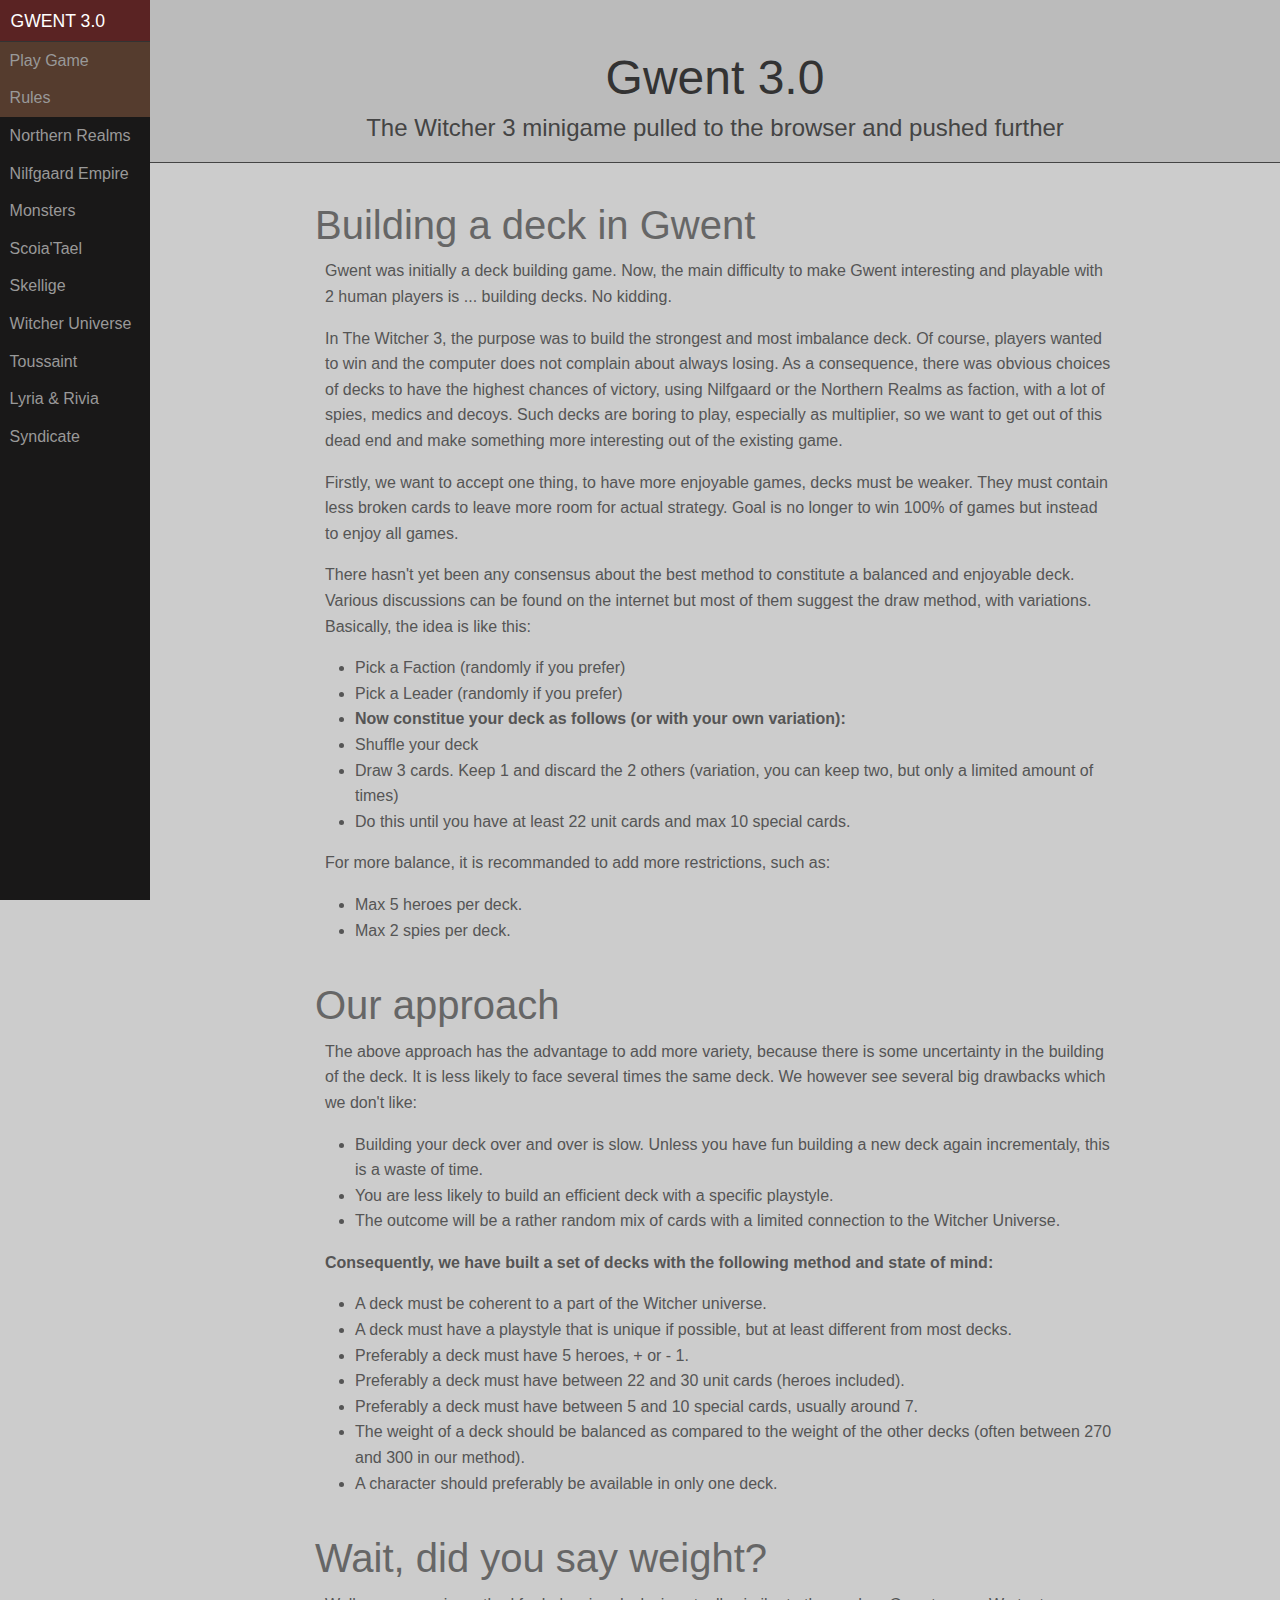
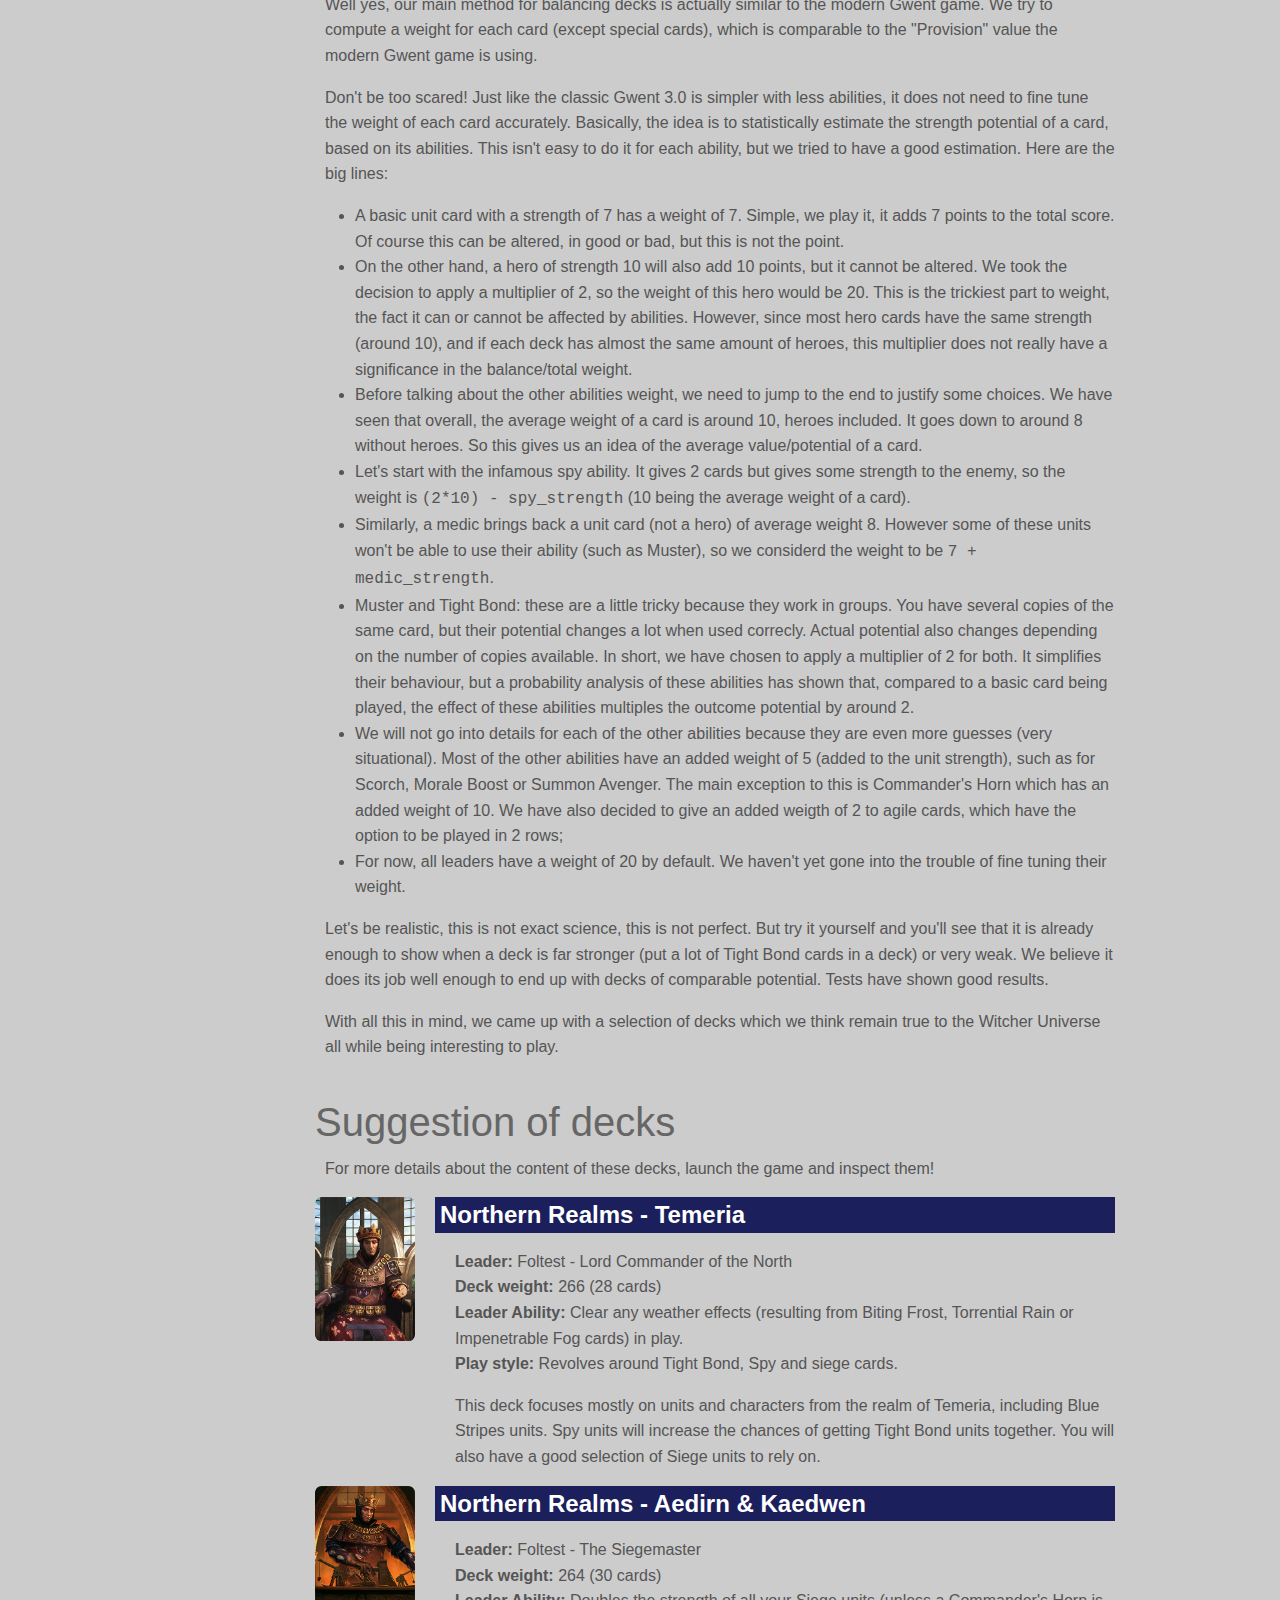
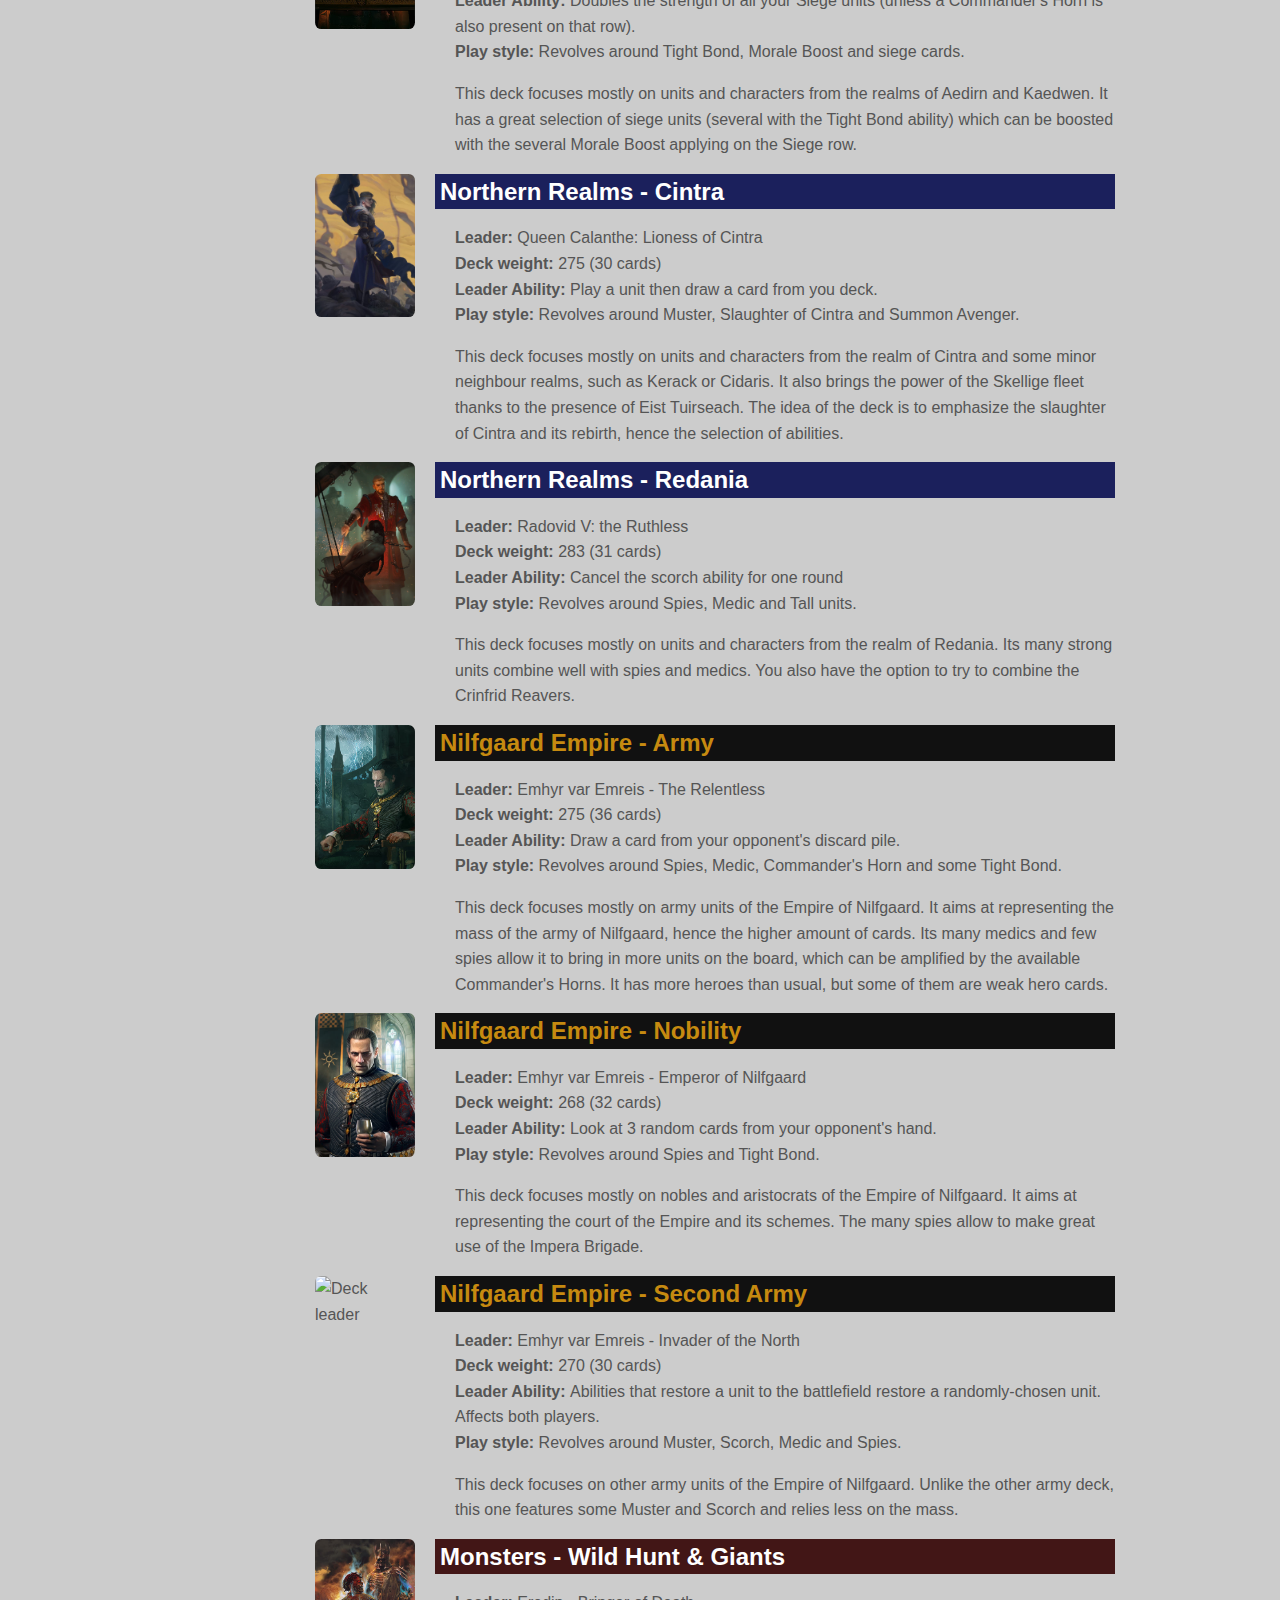
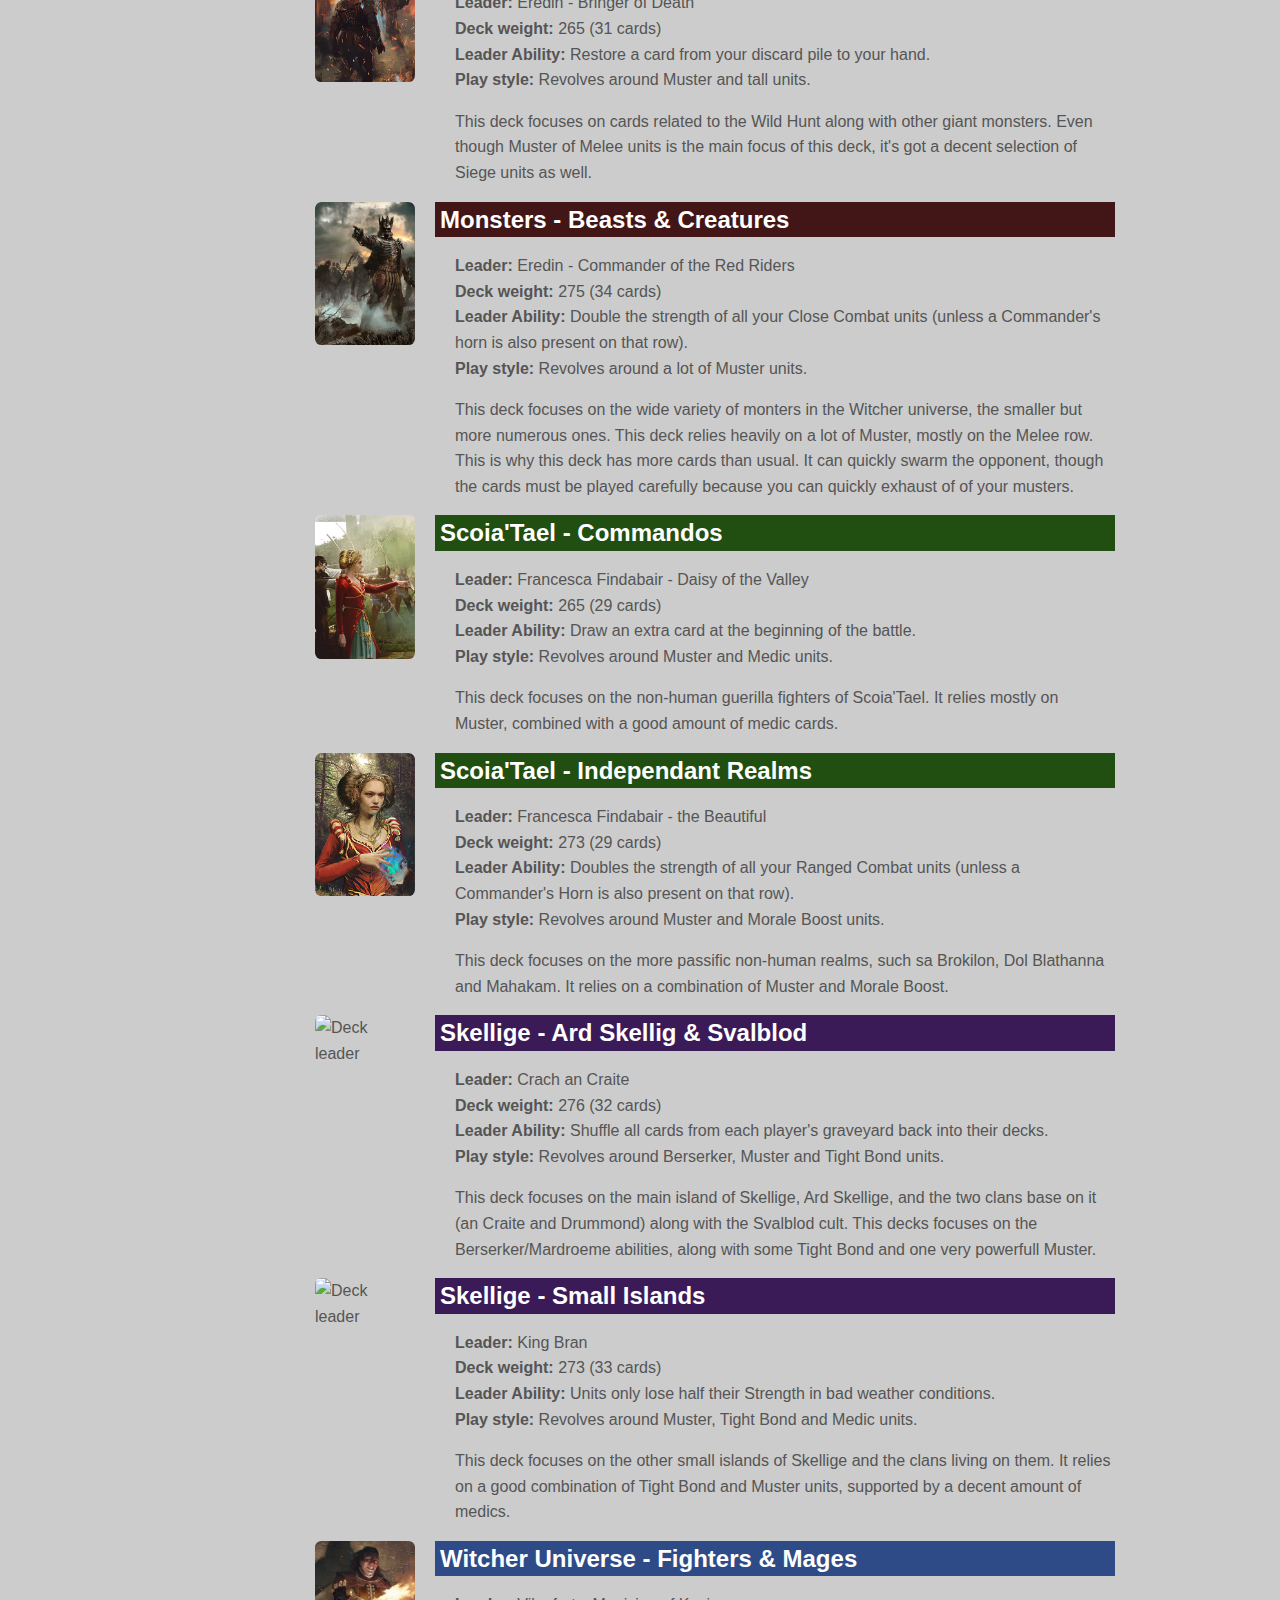
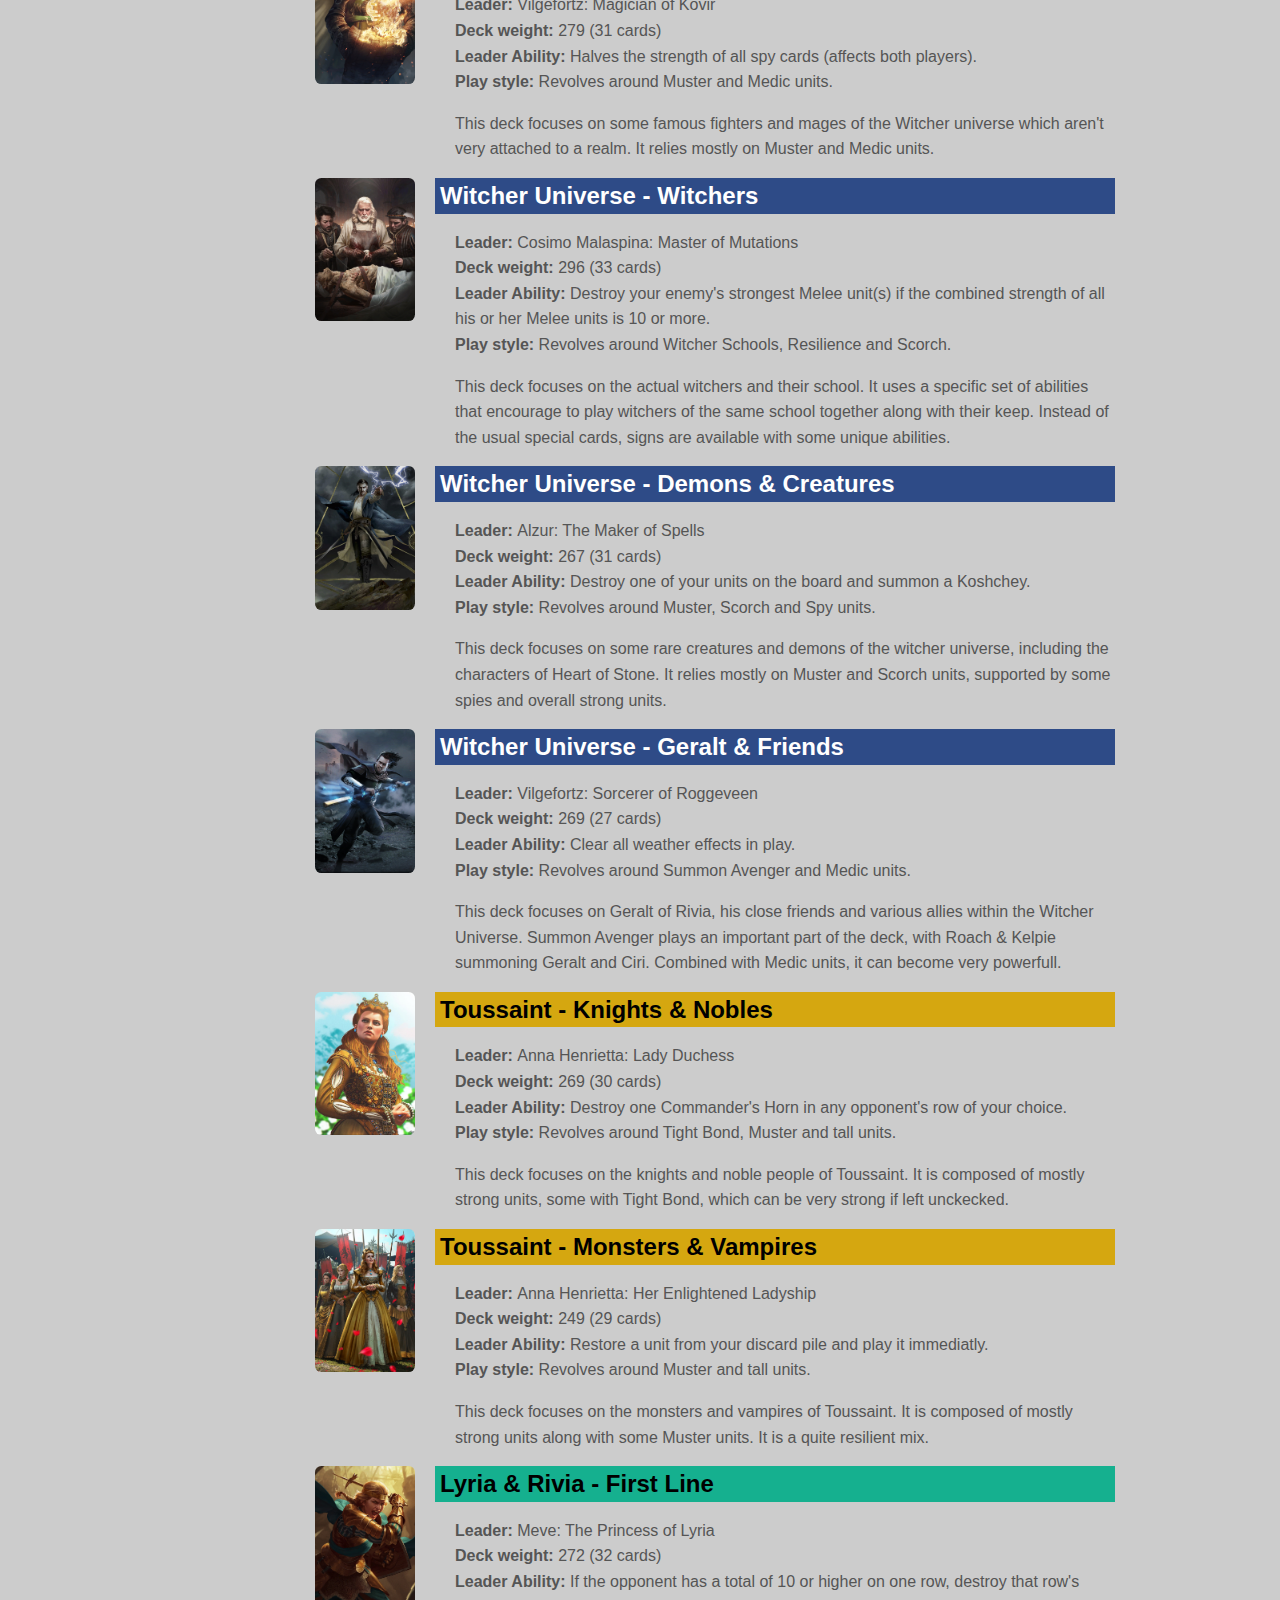
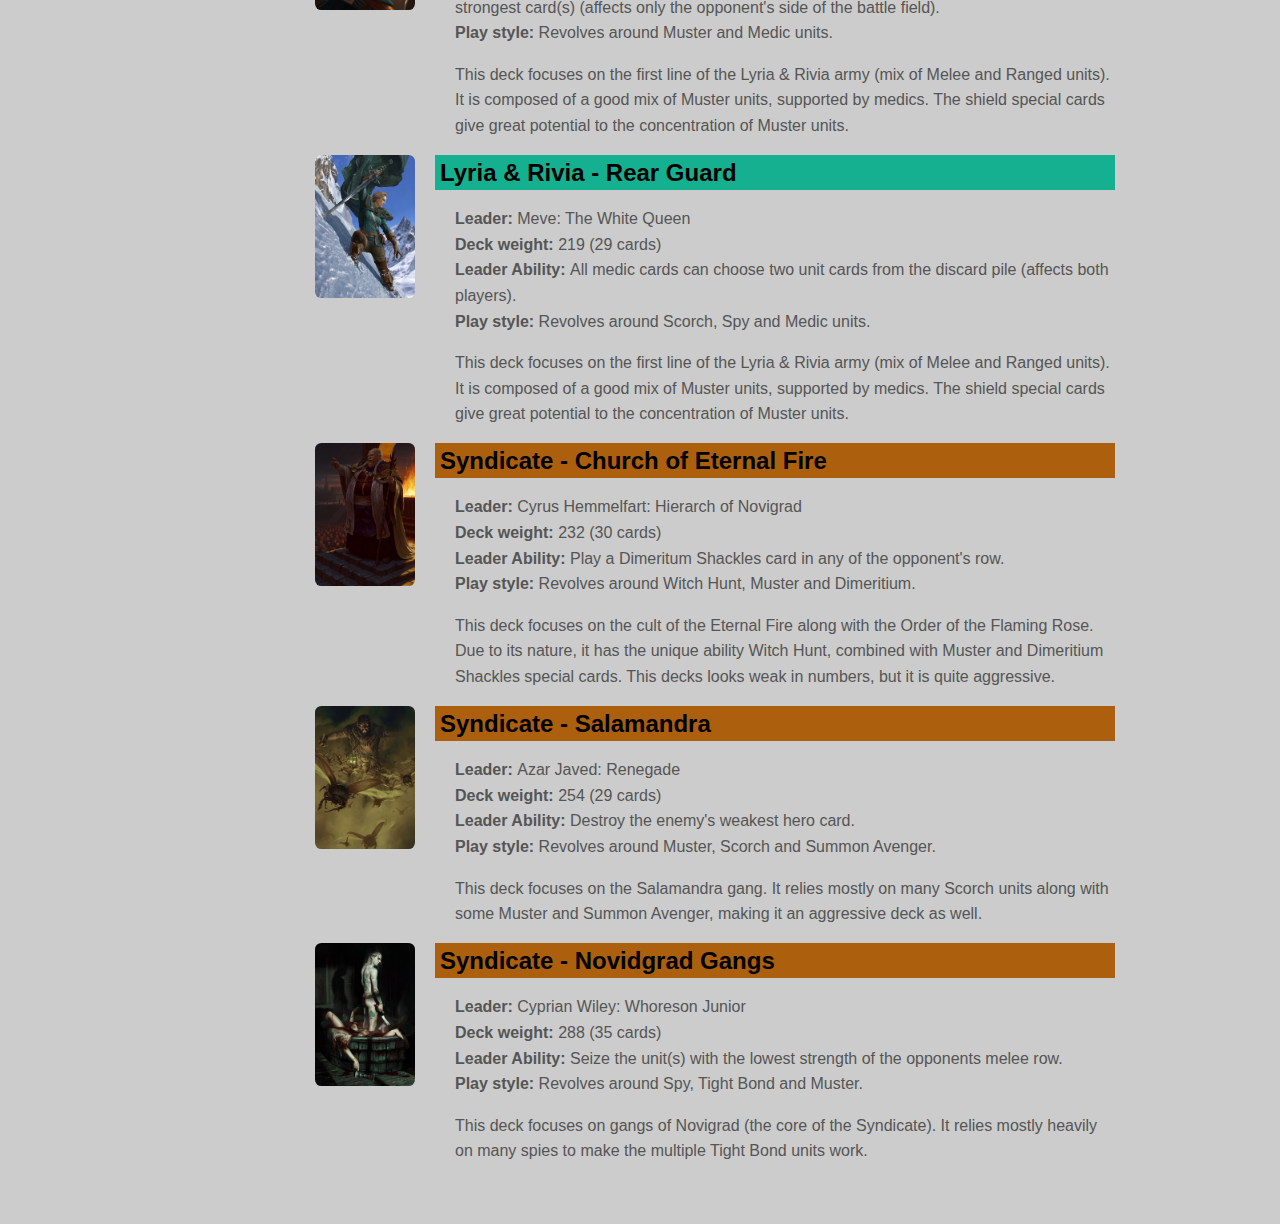
==== decks.html @ 95a03687 "Added new cards and a nilfgaardian deck, tweaked several decks" ====
<!doctype html>
<html lang="en-US">
<head>
    <title>Gwent Classic from The Witcher 3: Wild Hunt</title>
    <meta charset="utf-8" />
    <meta name="author" content="Arun Sundaram & Reynolds Costa" />
    <meta name="description" content="Play the original Gwent minigame from The Witcher 3 in your browser! Includes cards from Hearts of Stone and Blood & Wine!" />
    <meta name="keywords" content="arun, sundaram, reynolds, costa, randompianist, programmer, gwent, tw3, witcher, card, game, gamedev, play" />
    <meta name="viewport" content="width=device-width, initial-scale=1.0" />
    <link rel="stylesheet" type="text/css" href="rules.css" />
    <link rel="stylesheet" type="text/css" href="pure.min.css" />

    <script src="rules.js"></script>
    <script src="decks.js"></script>
    <script src="cards.js"></script>
    <script src="abilities.js"></script>
</head>
<body>
    <div id="layout">
        <!-- Menu toggle -->
        <a href="#menu" id="menuLink" class="menu-link">
            <!-- Hamburger icon -->
            <span></span>
        </a>

        <div id="menu">
            <div class="pure-menu">
                <a class="pure-menu-heading" href="">Gwent 3.0</a>

                <ul class="pure-menu-list">
                    <li class="pure-menu-item menu-other-page"><a href="index.html" class="pure-menu-link">Play Game</a></li>
                    <li class="pure-menu-item menu-other-page"><a href="rules.html" class="pure-menu-link">Rules</a></li>
                    <li class="pure-menu-item"><a href="#realms" class="pure-menu-link">Northern Realms</a></li>
                    <li class="pure-menu-item"><a href="#nilfgaard" class="pure-menu-link">Nilfgaard Empire</a></li>
                    <li class="pure-menu-item"><a href="#monsters" class="pure-menu-link">Monsters</a></li>
                    <li class="pure-menu-item"><a href="#scoiatael" class="pure-menu-link">Scoia'Tael</a></li>
                    <li class="pure-menu-item"><a href="#skellige" class="pure-menu-link">Skellige</a></li>
                    <li class="pure-menu-item"><a href="#witcher_universe" class="pure-menu-link">Witcher Universe</a></li>
                    <li class="pure-menu-item"><a href="#toussaint" class="pure-menu-link">Toussaint</a></li>
                    <li class="pure-menu-item"><a href="#lyria_rivia" class="pure-menu-link">Lyria & Rivia</a></li>
                    <li class="pure-menu-item"><a href="#syndicate" class="pure-menu-link">Syndicate</a></li>
                </ul>
            </div>
        </div>

        <div id="main">
            <div class="header">
                <h1>Gwent 3.0</h1>
                <h2>The Witcher 3 minigame pulled to the browser and pushed further</h2>
            </div>


            <div class="content">

                <!-- INTRO -->
                <h2 class="content-subhead" id="setup">Building a deck in Gwent</h2>

                <p>Gwent was initially a deck building game. Now, the main difficulty to make Gwent interesting and playable with 2 human players is ... building decks. No kidding.</p>

                <p>
                    In The Witcher 3, the purpose was to build the strongest and most imbalance deck. Of course, players wanted to win and the computer does not complain about always losing.
                    As a consequence, there was obvious choices of decks to have the highest chances of victory, using Nilfgaard or the Northern Realms as faction, with a lot of spies, medics and decoys.
                    Such decks are boring to play, especially as multiplier, so we want to get out of this dead end and make something more interesting out of the existing game.
                </p>

                <p>
                    Firstly, we want to accept one thing, to have more enjoyable games, decks must be weaker. They must contain less broken cards to leave more room for actual strategy.
                    Goal is no longer to win 100% of games but instead to enjoy all games.
                </p>

                <p>
                    There hasn't yet been any consensus about the best method to constitute a balanced and enjoyable deck. Various discussions can be found on the internet but most of them suggest the draw method, with variations.
                    Basically, the idea is like this:

                    <ul>
                        <li>Pick a Faction (randomly if you prefer)</li>
                        <li>Pick a Leader (randomly if you prefer)</li>
                        <li><b>Now constitue your deck as follows (or with your own variation):</b></li>
                        <li>Shuffle your deck</li>
                        <li>Draw 3 cards. Keep 1 and discard the 2 others (variation, you can keep two, but only a limited amount of times)</li>
                        <li>Do this until you have at least 22 unit cards and max 10 special cards.</li>
                    </ul>
                </p>

                <p>
                    For more balance, it is recommanded to add more restrictions, such as:

                    <ul>
                        <li>Max 5 heroes per deck.</li>
                        <li>Max 2 spies per deck.</li>
                    </ul>
                </p>

                <!-- APPROACH PROPOSAL -->
                <h2 class="content-subhead" id="setup">Our approach</h2>

                <p>
                    The above approach has the advantage to add more variety, because there is some uncertainty in the building of the deck.
                    It is less likely to face several times the same deck.
                    We however see several big drawbacks which we don't like:

                    <ul>
                        <li>Building your deck over and over is slow. Unless you have fun building a new deck again incrementaly, this is a waste of time.</li>
                        <li>You are less likely to build an efficient deck with a specific playstyle.</li>
                        <li>The outcome will be a rather random mix of cards with a limited connection to the Witcher Universe.</li>
                    </ul>
                </p>

                <p>
                    <b>Consequently, we have built a set of decks with the following method and state of mind:</b>

                    <ul>
                        <li>A deck must be coherent to a part of the Witcher universe.</li>
                        <li>A deck must have a playstyle that is unique if possible, but at least different from most decks.</li>
                        <li>Preferably a deck must have 5 heroes, + or - 1.</li>
                        <li>Preferably a deck must have between 22 and 30 unit cards (heroes included).</li>
                        <li>Preferably a deck must have between 5 and 10 special cards, usually around 7.</li>
                        <li>The weight of a deck should be balanced as compared to the weight of the other decks (often between 270 and 300 in our method).</li>
                        <li>A character should preferably be available in only one deck.</li>
                    </ul>
                </p>

                <!-- WEIGHTS -->
                <h2 class="content-subhead" id="setup">Wait, did you say weight?</h2>

                <p>
                    Well yes, our main method for balancing decks is actually similar to the modern Gwent game.
                    We try to compute a weight for each card (except special cards), which is comparable to the "Provision" value the modern Gwent game is using.
                </p>

                <p>
                    Don't be too scared! Just like the classic Gwent 3.0 is simpler with less abilities, it does not need to fine tune the weight of each card accurately.
                    Basically, the idea is to statistically estimate the strength potential of a card, based on its abilities. This isn't easy to do it for each ability, but we tried to have a good estimation.
                    Here are the big lines:

                    <ul>
                        <li>A basic unit card with a strength of 7 has a weight of 7. Simple, we play it, it adds 7 points to the total score. Of course this can be altered, in good or bad, but this is not the point.</li>
                        <li>On the other hand, a hero of strength 10 will also add 10 points, but it cannot be altered. We took the decision to apply a multiplier of 2, so the weight of this hero would be 20. This is the trickiest part to weight, the fact it can or cannot be affected by abilities. However, since most hero cards have the same strength (around 10), and if each deck has almost the same amount of heroes, this multiplier does not really have a significance in the balance/total weight.</li>
                        <li>
                            Before talking about the other abilities weight, we need to jump to the end to justify some choices.
                            We have seen that overall, the average weight of a card is around 10, heroes included. It goes down to around 8 without heroes. So this gives us an idea of the average value/potential of a card.
                        </li>
                        <li>Let's start with the infamous spy ability. It gives 2 cards but gives some strength to the enemy, so the weight is <code> (2*10) - spy_strength</code> (10 being the average weight of a card).</li>
                        <li>Similarly, a medic brings back a unit card (not a hero) of average weight 8. However some of these units won't be able to use their ability (such as Muster), so we considerd the weight to be <code>7 + medic_strength</code>.</li>
                        <li>
                            Muster and Tight Bond: these are a little tricky because they work in groups. You have several copies of the same card, but their potential changes a lot when used correcly.
                            Actual potential also changes depending on the number of copies available.
                            In short, we have chosen to apply a multiplier of 2 for both. It simplifies their behaviour, but a probability analysis of these abilities has shown that, compared to a basic card being played, the effect of these abilities multiples the outcome potential by around 2.
                        </li>
                        <li>
                            We will not go into details for each of the other abilities because they are even more guesses (very situational). Most of the other abilities have an added weight of 5 (added to the unit strength), such as for Scorch, Morale Boost or Summon Avenger.
                            The main exception to this is Commander's Horn which has an added weight of 10. We have also decided to give an added weigth of 2 to agile cards, which have the option to be played in 2 rows;
                        </li>
                        <li>For now, all leaders have a weight of 20 by default. We haven't yet gone into the trouble of fine tuning their weight.</li>
                    </ul>
                </p>

                <p>
                    Let's be realistic, this is not exact science, this is not perfect.
                    But try it yourself and you'll see that it is already enough to show when a deck is far stronger (put a lot of Tight Bond cards in a deck) or very weak.
                    We believe it does its job well enough to end up with decks of comparable potential. Tests have shown good results.
                </p>

                <p>
                    With all this in mind, we came up with a selection of decks which we think remain true to the Witcher Universe all while being interesting to play.
                </p>

                <!-- DECKS -->
                <h2 class="content-subhead" id="decks">Suggestion of decks</h2>

                <p>
                    For more details about the content of these decks, launch the game and inspect them!
                </p>

                <!-- NORTHERN REALMS -->
                <a id="realms" />

                <div class="pure-g">
                    <div class="pure-u-1-8">
                        <img class="pure-img-responsive card-preview" src="img/sm/realms_foltest_lord.jpg" alt="Deck leader">
                    </div>
                    <div class="pure-u-7-8">
                        <div class="deck-list-name faction-realms">Northern Realms - Temeria</div>
                        <div class="deck-list-description">
                            <p>
                                <b>Leader: </b>
                                <script>document.write(card_dict["nr_foltest_lord"].name);</script><br />
                                <b>Deck weight: </b>
                                <script>document.write(calcDeckWeight(premade_deck[0]) + " (" + premade_deck[0].cards.reduce((a, e) => a + e[1], 0) + " cards)");</script><br />
                                <b>Leader Ability: </b>
                                <script>document.write(ability_dict["foltest_lord"].description);</script><br />
                                <b>Play style:</b> Revolves around Tight Bond, Spy and siege cards.
                            </p>
                            <p>
                                This deck focuses mostly on units and characters from the realm of Temeria, including Blue Stripes units.
                                Spy units will increase the chances of getting Tight Bond units together. You will also have a good selection of Siege units to rely on.
                            </p>
                        </div>
                    </div>
                </div>

                <div class="pure-g">
                    <div class="pure-u-1-8">
                        <img class="pure-img-responsive card-preview" src="img/sm/realms_foltest_siegemaster.jpg" alt="Deck leader">
                    </div>
                    <div class="pure-u-7-8">
                        <div class="deck-list-name faction-realms">Northern Realms - Aedirn & Kaedwen</div>
                        <div class="deck-list-description">
                            <p>
                                <b>Leader: </b>
                                <script>document.write(card_dict["nr_foltest_siegemaster"].name);</script><br />
                                <b>Deck weight: </b>
                                <script>document.write(calcDeckWeight(premade_deck[1]) + " (" + premade_deck[1].cards.reduce((a, e) => a + e[1], 0) + " cards)");</script><br />
                                <b>Leader Ability: </b>
                                <script>document.write(ability_dict["foltest_siegemaster"].description);</script><br />
                                <b>Play style:</b> Revolves around Tight Bond, Morale Boost and siege cards.
                            </p>
                            <p>
                                This deck focuses mostly on units and characters from the realms of Aedirn and Kaedwen.
                                It has a great selection of siege units (several with the Tight Bond ability) which can be boosted with the several Morale Boost applying on the Siege row.
                            </p>
                        </div>
                    </div>
                </div>

                <div class="pure-g">
                    <div class="pure-u-1-8">
                        <img class="pure-img-responsive card-preview" src="img/sm/realms_queen_calanthe.jpg" alt="Deck leader">
                    </div>
                    <div class="pure-u-7-8">
                        <div class="deck-list-name faction-realms">Northern Realms - Cintra</div>
                        <div class="deck-list-description">
                            <p>
                                <b>Leader: </b>
                                <script>document.write(card_dict["nr_queen_calanthe"].name);</script><br />
                                <b>Deck weight: </b>
                                <script>document.write(calcDeckWeight(premade_deck[2]) + " (" + premade_deck[2].cards.reduce((a, e) => a + e[1], 0) + " cards)");</script><br />
                                <b>Leader Ability: </b>
                                <script>document.write(ability_dict["queen_calanthe"].description);</script><br />
                                <b>Play style:</b> Revolves around Muster, Slaughter of Cintra and Summon Avenger.
                            </p>
                            <p>
                                This deck focuses mostly on units and characters from the realm of Cintra and some minor neighbour realms, such as Kerack or Cidaris.
                                It also brings the power of the Skellige fleet thanks to the presence of Eist Tuirseach.
                                The idea of the deck is to emphasize the slaughter of Cintra and its rebirth, hence the selection of abilities.
                            </p>
                        </div>
                    </div>
                </div>

                <div class="pure-g">
                    <div class="pure-u-1-8">
                        <img class="pure-img-responsive card-preview" src="img/sm/realms_radovid_ruthless.jpg" alt="Deck leader">
                    </div>
                    <div class="pure-u-7-8">
                        <div class="deck-list-name faction-realms">Northern Realms - Redania</div>
                        <div class="deck-list-description">
                            <p>
                                <b>Leader: </b>
                                <script>document.write(card_dict["nr_radovid_ruthless"].name);</script><br />
                                <b>Deck weight: </b>
                                <script>document.write(calcDeckWeight(premade_deck[3]) + " (" + premade_deck[3].cards.reduce((a, e) => a + e[1], 0) + " cards)");</script><br />
                                <b>Leader Ability: </b>
                                <script>document.write(ability_dict["radovid_ruthless"].description);</script><br />
                                <b>Play style:</b> Revolves around Spies, Medic and Tall units.
                            </p>
                            <p>
                                This deck focuses mostly on units and characters from the realm of Redania.
                                Its many strong units combine well with spies and medics. You also have the option to try to combine the Crinfrid Reavers.
                            </p>
                        </div>
                    </div>
                </div>

                <!-- NILFGAARD -->
                <a id="nilfgaard" />

                <div class="pure-g">
                    <div class="pure-u-1-8">
                        <img class="pure-img-responsive card-preview" src="img/sm/nilfgaard_emhyr_relentless.jpg" alt="Deck leader">
                    </div>
                    <div class="pure-u-7-8">
                        <div class="deck-list-name faction-nilfgaard">Nilfgaard Empire - Army</div>
                        <div class="deck-list-description">
                            <p>
                                <b>Leader: </b>
                                <script>document.write(card_dict["ne_emhyr_relentless"].name);</script><br />
                                <b>Deck weight: </b>
                                <script>document.write(calcDeckWeight(premade_deck[4]) + " (" + premade_deck[4].cards.reduce((a, e) => a + e[1], 0) + " cards)");</script><br />
                                <b>Leader Ability: </b>
                                <script>document.write(ability_dict["emhyr_relentless"].description);</script><br />
                                <b>Play style:</b> Revolves around Spies, Medic, Commander's Horn and some Tight Bond.
                            </p>
                            <p>
                                This deck focuses mostly on army units of the Empire of Nilfgaard.
                                It aims at representing the mass of the army of Nilfgaard, hence the higher amount of cards.
                                Its many medics and few spies allow it to bring in more units on the board, which can be amplified by the available Commander's Horns.
                                It has more heroes than usual, but some of them are weak hero cards.
                            </p>
                        </div>
                    </div>
                </div>

                <div class="pure-g">
                    <div class="pure-u-1-8">
                        <img class="pure-img-responsive card-preview" src="img/sm/nilfgaard_emhyr_emperor.jpg" alt="Deck leader">
                    </div>
                    <div class="pure-u-7-8">
                        <div class="deck-list-name faction-nilfgaard">Nilfgaard Empire - Nobility</div>
                        <div class="deck-list-description">
                            <p>
                                <b>Leader: </b>
                                <script>document.write(card_dict["ne_emhyr_emperor"].name);</script><br />
                                <b>Deck weight: </b>
                                <script>document.write(calcDeckWeight(premade_deck[5]) + " (" + premade_deck[5].cards.reduce((a, e) => a + e[1], 0) + " cards)");</script><br />
                                <b>Leader Ability: </b>
                                <script>document.write(ability_dict["emhyr_emperor"].description);</script><br />
                                <b>Play style:</b> Revolves around Spies and Tight Bond.
                            </p>
                            <p>
                                This deck focuses mostly on nobles and aristocrats of the Empire of Nilfgaard.
                                It aims at representing the court of the Empire and its schemes.
                                The many spies allow to make great use of the Impera Brigade.
                            </p>
                        </div>
                    </div>
                </div>

                <div class="pure-g">
                    <div class="pure-u-1-8">
                        <img class="pure-img-responsive card-preview" src="img/sm/nilfgaard_emhyr_invader_of_the_north.jpg" alt="Deck leader">
                    </div>
                    <div class="pure-u-7-8">
                        <div class="deck-list-name faction-nilfgaard">Nilfgaard Empire - Second Army</div>
                        <div class="deck-list-description">
                            <p>
                                <b>Leader: </b>
                                <script>document.write(card_dict["ne_emhyr_invader_of_the_north"].name);</script><br />
                                <b>Deck weight: </b>
                                <script>document.write(calcDeckWeight(premade_deck[6]) + " (" + premade_deck[6].cards.reduce((a, e) => a + e[1], 0) + " cards)");</script><br />
                                <b>Leader Ability: </b>
                                <script>document.write(ability_dict["emhyr_invader"].description);</script><br />
                                <b>Play style:</b> Revolves around Muster, Scorch, Medic and Spies.
                            </p>
                            <p>
                                This deck focuses on other army units of the Empire of Nilfgaard.
                                Unlike the other army deck, this one features some Muster and Scorch and relies less on the mass.
                            </p>
                        </div>
                    </div>
                </div>

                <!-- MONSTERS -->
                <a id="monsters" />

                <div class="pure-g">
                    <div class="pure-u-1-8">
                        <img class="pure-img-responsive card-preview" src="img/sm/monsters_eredin_bringer_of_death.jpg" alt="Deck leader">
                    </div>
                    <div class="pure-u-7-8">
                        <div class="deck-list-name faction-monsters">Monsters - Wild Hunt & Giants</div>
                        <div class="deck-list-description">
                            <p>
                                <b>Leader: </b>
                                <script>document.write(card_dict["mo_eredin_bringer_of_death"].name);</script><br />
                                <b>Deck weight: </b>
                                <script>document.write(calcDeckWeight(premade_deck[7]) + " (" + premade_deck[7].cards.reduce((a, e) => a + e[1], 0) + " cards)");</script><br />
                                <b>Leader Ability: </b>
                                <script>document.write(ability_dict["eredin_bringer_of_death"].description);</script><br />
                                <b>Play style:</b> Revolves around Muster and tall units.
                            </p>
                            <p>
                                This deck focuses on cards related to the Wild Hunt along with other giant monsters.
                                Even though Muster of Melee units is the main focus of this deck, it's got a decent selection of Siege units as well.
                            </p>
                        </div>
                    </div>
                </div>

                <div class="pure-g">
                    <div class="pure-u-1-8">
                        <img class="pure-img-responsive card-preview" src="img/sm/monsters_eredin_commander.jpg" alt="Deck leader">
                    </div>
                    <div class="pure-u-7-8">
                        <div class="deck-list-name faction-monsters">Monsters - Beasts & Creatures</div>
                        <div class="deck-list-description">
                            <p>
                                <b>Leader: </b>
                                <script>document.write(card_dict["mo_eredin_commander"].name);</script><br />
                                <b>Deck weight: </b>
                                <script>document.write(calcDeckWeight(premade_deck[8]) + " (" + premade_deck[8].cards.reduce((a, e) => a + e[1], 0) + " cards)");</script><br />
                                <b>Leader Ability: </b>
                                <script>document.write(ability_dict["eredin_commander"].description);</script><br />
                                <b>Play style:</b> Revolves around a lot of Muster units.
                            </p>
                            <p>
                                This deck focuses on the wide variety of monters in the Witcher universe, the smaller but more numerous ones.
                                This deck relies heavily on a lot of Muster, mostly on the Melee row. This is why this deck has more cards than usual.
                                It can quickly swarm the opponent, though the cards must be played carefully because you can quickly exhaust of of your musters.
                            </p>
                        </div>
                    </div>
                </div>

                <!-- SCOIA'TAEL -->
                <a id="scoiatael" />

                <div class="pure-g">
                    <div class="pure-u-1-8">
                        <img class="pure-img-responsive card-preview" src="img/sm/scoiatael_francesca_daisy.jpg" alt="Deck leader">
                    </div>
                    <div class="pure-u-7-8">
                        <div class="deck-list-name faction-scoiatael">Scoia'Tael - Commandos</div>
                        <div class="deck-list-description">
                            <p>
                                <b>Leader: </b>
                                <script>document.write(card_dict["sc_francesca_daisy"].name);</script><br />
                                <b>Deck weight: </b>
                                <script>document.write(calcDeckWeight(premade_deck[9]) + " (" + premade_deck[9].cards.reduce((a, e) => a + e[1], 0) + " cards)");</script><br />
                                <b>Leader Ability: </b>
                                <script>document.write(ability_dict["francesca_daisy"].description);</script><br />
                                <b>Play style:</b> Revolves around Muster and Medic units.
                            </p>
                            <p>
                                This deck focuses on the non-human guerilla fighters of Scoia'Tael.
                                It relies mostly on Muster, combined with a good amount of medic cards.
                            </p>
                        </div>
                    </div>
                </div>

                <div class="pure-g">
                    <div class="pure-u-1-8">
                        <img class="pure-img-responsive card-preview" src="img/sm/scoiatael_francesca_beautiful.jpg" alt="Deck leader">
                    </div>
                    <div class="pure-u-7-8">
                        <div class="deck-list-name faction-scoiatael">Scoia'Tael - Independant Realms</div>
                        <div class="deck-list-description">
                            <p>
                                <b>Leader: </b>
                                <script>document.write(card_dict["sc_francesca_beautiful"].name);</script><br />
                                <b>Deck weight: </b>
                                <script>document.write(calcDeckWeight(premade_deck[10]) + " (" + premade_deck[10].cards.reduce((a, e) => a + e[1], 0) + " cards)");</script><br />
                                <b>Leader Ability: </b>
                                <script>document.write(ability_dict["francesca_beautiful"].description);</script><br />
                                <b>Play style:</b> Revolves around Muster and Morale Boost units.
                            </p>
                            <p>
                                This deck focuses on the more passific non-human realms, such sa Brokilon, Dol Blathanna and Mahakam.
                                It relies on a combination of Muster and Morale Boost.
                            </p>
                        </div>
                    </div>
                </div>

                <!-- SKELLIGE -->
                <a id="skellige" />

                <div class="pure-g">
                    <div class="pure-u-1-8">
                        <img class="pure-img-responsive card-preview" src="img/sm/skellige_crach_an_craite.jpg" alt="Deck leader">
                    </div>
                    <div class="pure-u-7-8">
                        <div class="deck-list-name faction-skellige">Skellige - Ard Skellig & Svalblod</div>
                        <div class="deck-list-description">
                            <p>
                                <b>Leader: </b>
                                <script>document.write(card_dict["sk_crach_an_craite"].name);</script><br />
                                <b>Deck weight: </b>
                                <script>document.write(calcDeckWeight(premade_deck[11]) + " (" + premade_deck[11].cards.reduce((a, e) => a + e[1], 0) + " cards)");</script><br />
                                <b>Leader Ability: </b>
                                <script>document.write(ability_dict["crach_an_craite"].description);</script><br />
                                <b>Play style:</b> Revolves around Berserker, Muster and Tight Bond units.
                            </p>
                            <p>
                                This deck focuses on the main island of Skellige, Ard Skellige, and the two clans base on it (an Craite and Drummond) along with the Svalblod cult.
                                This decks focuses on the Berserker/Mardroeme abilities, along with some Tight Bond and one very powerfull Muster.
                            </p>
                        </div>
                    </div>
                </div>

                <div class="pure-g">
                    <div class="pure-u-1-8">
                        <img class="pure-img-responsive card-preview" src="img/sm/skellige_king_bran.jpg" alt="Deck leader">
                    </div>
                    <div class="pure-u-7-8">
                        <div class="deck-list-name faction-skellige">Skellige - Small Islands</div>
                        <div class="deck-list-description">
                            <p>
                                <b>Leader: </b>
                                <script>document.write(card_dict["sk_king_bran"].name);</script><br />
                                <b>Deck weight: </b>
                                <script>document.write(calcDeckWeight(premade_deck[12]) + " (" + premade_deck[12].cards.reduce((a, e) => a + e[1], 0) + " cards)");</script><br />
                                <b>Leader Ability: </b>
                                <script>document.write(ability_dict["king_bran"].description);</script><br />
                                <b>Play style:</b> Revolves around Muster, Tight Bond and Medic units.
                            </p>
                            <p>
                                This deck focuses on the other small islands of Skellige and the clans living on them.
                                It relies on a good combination of Tight Bond and Muster units, supported by a decent amount of medics.
                            </p>
                        </div>
                    </div>
                </div>

                <!-- WITCHER UNIVERSE -->
                <a id="witcher_universe" />

                <div class="pure-g">
                    <div class="pure-u-1-8">
                        <img class="pure-img-responsive card-preview" src="img/sm/witcher_universe_vilgefortz_magician_kovir.jpg" alt="Deck leader">
                    </div>
                    <div class="pure-u-7-8">
                        <div class="deck-list-name faction-witcher_universe">Witcher Universe - Fighters & Mages</div>
                        <div class="deck-list-description">
                            <p>
                                <b>Leader: </b>
                                <script>document.write(card_dict["wu_vilgefortz_magician_kovir"].name);</script><br />
                                <b>Deck weight: </b>
                                <script>document.write(calcDeckWeight(premade_deck[13]) + " (" + premade_deck[13].cards.reduce((a, e) => a + e[1], 0) + " cards)");</script><br />
                                <b>Leader Ability: </b>
                                <script>document.write(ability_dict["vilgefortz_magician_kovir"].description);</script><br />
                                <b>Play style:</b> Revolves around Muster and Medic units.
                            </p>
                            <p>
                                This deck focuses on some famous fighters and mages of the Witcher universe which aren't very attached to a realm.
                                It relies mostly on Muster and Medic units.
                            </p>
                        </div>
                    </div>
                </div>

                <div class="pure-g">
                    <div class="pure-u-1-8">
                        <img class="pure-img-responsive card-preview" src="img/sm/witcher_universe_cosimo_malaspina.jpg" alt="Deck leader">
                    </div>
                    <div class="pure-u-7-8">
                        <div class="deck-list-name faction-witcher_universe">Witcher Universe - Witchers</div>
                        <div class="deck-list-description">
                            <p>
                                <b>Leader: </b>
                                <script>document.write(card_dict["wu_cosimo_malaspina"].name);</script><br />
                                <b>Deck weight: </b>
                                <script>document.write(calcDeckWeight(premade_deck[14]) + " (" + premade_deck[14].cards.reduce((a, e) => a + e[1], 0) + " cards)");</script><br />
                                <b>Leader Ability: </b>
                                <script>document.write(ability_dict["cosimo_malaspina"].description);</script><br />
                                <b>Play style:</b> Revolves around Witcher Schools, Resilience and Scorch.
                            </p>
                            <p>
                                This deck focuses on the actual witchers and their school.
                                It uses a specific set of abilities that encourage to play witchers of the same school together along with their keep.
                                Instead of the usual special cards, signs are available with some unique abilities.
                            </p>
                        </div>
                    </div>
                </div>

                <div class="pure-g">
                    <div class="pure-u-1-8">
                        <img class="pure-img-responsive card-preview" src="img/sm/witcher_universe_alzur_maker.jpg" alt="Deck leader">
                    </div>
                    <div class="pure-u-7-8">
                        <div class="deck-list-name faction-witcher_universe">Witcher Universe - Demons & Creatures</div>
                        <div class="deck-list-description">
                            <p>
                                <b>Leader: </b>
                                <script>document.write(card_dict["wu_alzur_maker"].name);</script><br />
                                <b>Deck weight: </b>
                                <script>document.write(calcDeckWeight(premade_deck[15]) + " (" + premade_deck[15].cards.reduce((a, e) => a + e[1], 0) + " cards)");</script><br />
                                <b>Leader Ability: </b>
                                <script>document.write(ability_dict["alzur_maker"].description);</script><br />
                                <b>Play style:</b> Revolves around Muster, Scorch and Spy units.
                            </p>
                            <p>
                                This deck focuses on some rare creatures and demons of the witcher universe, including the characters of Heart of Stone.
                                It relies mostly on Muster and Scorch units, supported by some spies and overall strong units.
                            </p>
                        </div>
                    </div>
                </div>

                <div class="pure-g">
                    <div class="pure-u-1-8">
                        <img class="pure-img-responsive card-preview" src="img/sm/witcher_universe_vilgefortz_sorcerer.jpg" alt="Deck leader">
                    </div>
                    <div class="pure-u-7-8">
                        <div class="deck-list-name faction-witcher_universe">Witcher Universe - Geralt & Friends</div>
                        <div class="deck-list-description">
                            <p>
                                <b>Leader: </b>
                                <script>document.write(card_dict["wu_vilgefortz_sorcerer"].name);</script><br />
                                <b>Deck weight: </b>
                                <script>document.write(calcDeckWeight(premade_deck[16]) + " (" + premade_deck[16].cards.reduce((a, e) => a + e[1], 0) + " cards)");</script><br />
                                <b>Leader Ability: </b>
                                <script>document.write(ability_dict["vilgefortz_sorcerer"].description);</script><br />
                                <b>Play style:</b> Revolves around Summon Avenger and Medic units.
                            </p>
                            <p>
                                This deck focuses on Geralt of Rivia, his close friends and various allies within the Witcher Universe.
                                Summon Avenger plays an important part of the deck, with Roach & Kelpie summoning Geralt and Ciri.
                                Combined with Medic units, it can become very powerfull.
                            </p>
                        </div>
                    </div>
                </div>

                <!-- TOUSSAINT -->
                <a id="toussaint" />

                <div class="pure-g">
                    <div class="pure-u-1-8">
                        <img class="pure-img-responsive card-preview" src="img/sm/toussaint_anna_henrietta_duchess.jpg" alt="Deck leader">
                    </div>
                    <div class="pure-u-7-8">
                        <div class="deck-list-name faction-toussaint">Toussaint - Knights & Nobles</div>
                        <div class="deck-list-description">
                            <p>
                                <b>Leader: </b>
                                <script>document.write(card_dict["to_anna_henrietta_duchess"].name);</script><br />
                                <b>Deck weight: </b>
                                <script>document.write(calcDeckWeight(premade_deck[17]) + " (" + premade_deck[17].cards.reduce((a, e) => a + e[1], 0) + " cards)");</script><br />
                                <b>Leader Ability: </b>
                                <script>document.write(ability_dict["anna_henrietta_duchess"].description);</script><br />
                                <b>Play style:</b> Revolves around Tight Bond, Muster and tall units.
                            </p>
                            <p>
                                This deck focuses on the knights and noble people of Toussaint.
                                It is composed of mostly strong units, some with Tight Bond, which can be very strong if left unckecked.
                            </p>
                        </div>
                    </div>
                </div>

                <div class="pure-g">
                    <div class="pure-u-1-8">
                        <img class="pure-img-responsive card-preview" src="img/sm/toussaint_anna_henrietta_ladyship.jpg" alt="Deck leader">
                    </div>
                    <div class="pure-u-7-8">
                        <div class="deck-list-name faction-toussaint">Toussaint - Monsters & Vampires</div>
                        <div class="deck-list-description">
                            <p>
                                <b>Leader: </b>
                                <script>document.write(card_dict["to_anna_henrietta_ladyship"].name);</script><br />
                                <b>Deck weight: </b>
                                <script>document.write(calcDeckWeight(premade_deck[18]) + " (" + premade_deck[18].cards.reduce((a, e) => a + e[1], 0) + " cards)");</script><br />
                                <b>Leader Ability: </b>
                                <script>document.write(ability_dict["anna_henrietta_ladyship"].description);</script><br />
                                <b>Play style:</b> Revolves around Muster and tall units.
                            </p>
                            <p>
                                This deck focuses on the monsters and vampires of Toussaint.
                                It is composed of mostly strong units along with some Muster units. It is a quite resilient mix.
                            </p>
                        </div>
                    </div>
                </div>

                <!-- LYRIA & RIVIA -->
                <a id="lyria_rivia" />

                <div class="pure-g">
                    <div class="pure-u-1-8">
                        <img class="pure-img-responsive card-preview" src="img/sm/lyria_rivia_meve_princess.jpg" alt="Deck leader">
                    </div>
                    <div class="pure-u-7-8">
                        <div class="deck-list-name faction-lyria_rivia">Lyria & Rivia - First Line</div>
                        <div class="deck-list-description">
                            <p>
                                <b>Leader: </b>
                                <script>document.write(card_dict["lr_meve_princess"].name);</script><br />
                                <b>Deck weight: </b>
                                <script>document.write(calcDeckWeight(premade_deck[19]) + " (" + premade_deck[19].cards.reduce((a, e) => a + e[1], 0) + " cards)");</script><br />
                                <b>Leader Ability: </b>
                                <script>document.write(ability_dict["meve_princess"].description);</script><br />
                                <b>Play style:</b> Revolves around Muster and Medic units.
                            </p>
                            <p>
                                This deck focuses on the first line of the Lyria & Rivia army (mix of Melee and Ranged units).
                                It is composed of a good mix of Muster units, supported by medics. The shield special cards give great potential to the concentration of Muster units.
                            </p>
                        </div>
                    </div>
                </div>

                <div class="pure-g">
                    <div class="pure-u-1-8">
                        <img class="pure-img-responsive card-preview" src="img/sm/lyria_rivia_meve_white_queen.jpg" alt="Deck leader">
                    </div>
                    <div class="pure-u-7-8">
                        <div class="deck-list-name faction-lyria_rivia">Lyria & Rivia - Rear Guard</div>
                        <div class="deck-list-description">
                            <p>
                                <b>Leader: </b>
                                <script>document.write(card_dict["lr_meve_white_queen"].name);</script><br />
                                <b>Deck weight: </b>
                                <script>document.write(calcDeckWeight(premade_deck[20]) + " (" + premade_deck[20].cards.reduce((a, e) => a + e[1], 0) + " cards)");</script><br />
                                <b>Leader Ability: </b>
                                <script>document.write(ability_dict["meve_white_queen"].description);</script><br />
                                <b>Play style:</b> Revolves around Scorch, Spy and Medic units.
                            </p>
                            <p>
                                This deck focuses on the first line of the Lyria & Rivia army (mix of Melee and Ranged units).
                                It is composed of a good mix of Muster units, supported by medics. The shield special cards give great potential to the concentration of Muster units.
                            </p>
                        </div>
                    </div>
                </div>

                <!-- SYNDICATE -->
                <a id="syndicate" />

                <div class="pure-g">
                    <div class="pure-u-1-8">
                        <img class="pure-img-responsive card-preview" src="img/sm/syndicate_cyrus_hemmelfart.jpg" alt="Deck leader">
                    </div>
                    <div class="pure-u-7-8">
                        <div class="deck-list-name faction-syndicate">Syndicate - Church of Eternal Fire</div>
                        <div class="deck-list-description">
                            <p>
                                <b>Leader: </b>
                                <script>document.write(card_dict["sy_cyrus_hemmelfart"].name);</script><br />
                                <b>Deck weight: </b>
                                <script>document.write(calcDeckWeight(premade_deck[21]) + " (" + premade_deck[21].cards.reduce((a, e) => a + e[1], 0) + " cards)");</script><br />
                                <b>Leader Ability: </b>
                                <script>document.write(ability_dict["cyrus_hemmelfart"].description);</script><br />
                                <b>Play style:</b> Revolves around Witch Hunt, Muster and Dimeritium.
                            </p>
                            <p>
                                This deck focuses on the cult of the Eternal Fire along with the Order of the Flaming Rose.
                                Due to its nature, it has the unique ability Witch Hunt, combined with Muster and Dimeritium Shackles special cards.
                                This decks looks weak in numbers, but it is quite aggressive.
                            </p>
                        </div>
                    </div>
                </div>

                <div class="pure-g">
                    <div class="pure-u-1-8">
                        <img class="pure-img-responsive card-preview" src="img/sm/syndicate_azar_javed.jpg" alt="Deck leader">
                    </div>
                    <div class="pure-u-7-8">
                        <div class="deck-list-name faction-syndicate">Syndicate - Salamandra</div>
                        <div class="deck-list-description">
                            <p>
                                <b>Leader: </b>
                                <script>document.write(card_dict["sy_azar_javed"].name);</script><br />
                                <b>Deck weight: </b>
                                <script>document.write(calcDeckWeight(premade_deck[22]) + " (" + premade_deck[22].cards.reduce((a, e) => a + e[1], 0) + " cards)");</script><br />
                                <b>Leader Ability: </b>
                                <script>document.write(ability_dict["azar_javed"].description);</script><br />
                                <b>Play style:</b> Revolves around Muster, Scorch and Summon Avenger.
                            </p>
                            <p>
                                This deck focuses on the Salamandra gang.
                                It relies mostly on many Scorch units along with some Muster and Summon Avenger, making it an aggressive deck as well.
                            </p>
                        </div>
                    </div>
                </div>

                <div class="pure-g">
                    <div class="pure-u-1-8">
                        <img class="pure-img-responsive card-preview" src="img/sm/syndicate_cyprian_wiley.jpg" alt="Deck leader">
                    </div>
                    <div class="pure-u-7-8">
                        <div class="deck-list-name faction-syndicate">Syndicate - Novidgrad Gangs</div>
                        <div class="deck-list-description">
                            <p>
                                <b>Leader: </b>
                                <script>document.write(card_dict["sy_cyprian_wiley"].name);</script><br />
                                <b>Deck weight: </b>
                                <script>document.write(calcDeckWeight(premade_deck[23]) + " (" + premade_deck[23].cards.reduce((a, e) => a + e[1], 0) + " cards)");</script><br />
                                <b>Leader Ability: </b>
                                <script>document.write(ability_dict["cyprian_wiley"].description);</script><br />
                                <b>Play style:</b> Revolves around Spy, Tight Bond and Muster.
                            </p>
                            <p>
                                This deck focuses on gangs of Novigrad (the core of the Syndicate).
                                It relies mostly heavily on many spies to make the multiple Tight Bond units work.
                            </p>
                        </div>
                    </div>
                </div>

            </div>
        </div>
    </div>

    

</body>
</html>
---- rules.css ----
body {
    color: #555;
    background-color: #ccc;
}

.pure-img-responsive {
    max-width: 100%;
    height: auto;
}

#main p {
    margin-left: 10px;
}

/*
Add transition to containers so they can push in and out.
*/
#layout,
#menu,
.menu-link {
    -webkit-transition: all 0.2s ease-out;
    -moz-transition: all 0.2s ease-out;
    -ms-transition: all 0.2s ease-out;
    -o-transition: all 0.2s ease-out;
    transition: all 0.2s ease-out;
}

/*
This is the parent `<div>` that contains the menu and the content area.
*/
#layout {
    position: relative;
    left: 0;
    padding-left: 0;
}

#layout.active #menu {
    left: 150px;
    width: 150px;
}

#layout.active .menu-link {
    left: 150px;
}
/*
The content `<div>` is where all your content goes.
*/
.content {
    margin: 0 auto;
    padding: 0 2em;
    max-width: 800px;
    margin-bottom: 50px;
    line-height: 1.6em;
}

.header {
    margin: 0;
    color: #333;
    text-align: center;
    padding: 2.5em 2em 0;
    border-bottom: 1px solid #444;
    background-color: #bbb;
}

.header h1 {
    margin: 0.2em 0;
    font-size: 3em;
    font-weight: 300;
}

.header h2 {
    font-weight: 300;
    color: #444;
    padding: 0;
    margin-top: 0;
}

.content-subhead {
    margin: 50px 0 20px 0;
    font-weight: 300;
    color: #666;
}

.content h2 {
    font-size: 2.5em;
}

.content h3 {
    font-size: 1.8em;
}

.content h4 {
    font-size: 1.5em;
}



/*
The `#menu` `<div>` is the parent `<div>` that contains the `.pure-menu` that
appears on the left side of the page.
*/

#menu {
    margin-left: -150px; /* "#menu" width */
    width: 150px;
    position: fixed;
    top: 0;
    left: 0;
    bottom: 0;
    z-index: 1000; /* so the menu or its navicon stays above all content */
    background: #191818;
    overflow-y: auto;
}
/*
All anchors inside the menu should be styled like this.
*/
#menu a {
    color: #999;
    border: none;
    padding: 0.6em 0 0.6em 0.6em;
}

/*
Remove all background/borders, since we are applying them to #menu.
*/
#menu .pure-menu,
#menu .pure-menu ul {
    border: none;
    background: transparent;
}

/*
Add that light border to separate items into groups.
*/
#menu .pure-menu ul,
#menu .pure-menu .menu-item-divided {
    border-top: 1px solid #333;
}
/*
Change color of the anchor links on hover/focus.
*/
#menu .pure-menu li a:hover,
#menu .pure-menu li a:focus {
    background: #333;
}

/*
This styles the selected menu item `<li>`.
*/
#menu .pure-menu-selected,
#menu .pure-menu-heading {
    background: #5a2323;
}
/*
This styles a link within a selected menu item `<li>`.
*/
#menu .pure-menu-selected a {
    color: #fff;
}

/*
This styles the menu heading.
*/
#menu .pure-menu-heading {
    font-size: 110%;
    color: #fff;
    margin: 0;
}

/* -- Dynamic Button For Responsive Menu -------------------------------------*/

/*
The button to open/close the Menu is custom-made and not part of Pure. Here's
how it works:
*/

/*
`.menu-link` represents the responsive menu toggle that shows/hides on
small screens.
*/
.menu-link {
    position: fixed;
    display: block; /* show this only on small screens */
    top: 0;
    left: 0; /* "#menu width" */
    background: #000;
    background: rgba(0,0,0,0.7);
    font-size: 10px; /* change this value to increase/decrease button size */
    z-index: 10;
    width: 2em;
    height: auto;
    padding: 2.1em 1.6em;
}

.menu-link:hover,
.menu-link:focus {
    background: #000;
}

.menu-link span {
    position: relative;
    display: block;
}

.menu-link span,
.menu-link span:before,
.menu-link span:after {
    background-color: #fff;
    pointer-events: none;
    width: 100%;
    height: 0.2em;
}

.menu-link span:before,
.menu-link span:after {
    position: absolute;
    margin-top: -0.6em;
    content: " ";
}

.menu-link span:after {
    margin-top: 0.6em;
}

.menu-other-page {
    background-color: #553c2e;
}


/* -- Responsive Styles (Media Queries) ------------------------------------- */

/*
Hides the menu at `48em`, but modify this based on your app's needs.
*/
@media (min-width: 48em) {

    .header,
    .content {
        padding-left: 2em;
        padding-right: 2em;
    }

    #layout {
        padding-left: 150px; /* left col width "#menu" */
        left: 0;
    }

    #menu {
        left: 150px;
    }

    .menu-link {
        position: fixed;
        left: 150px;
        display: none;
    }

    #layout.active .menu-link {
        left: 150px;
    }
}

@media (max-width: 48em) {
    /* Only apply this when the window is small. Otherwise, the following
    case results in extra padding on the left:
        * Make the window small.
        * Tap the menu to trigger the active state.
        * Make the window large again.
    */
    #layout.active {
        position: relative;
        left: 150px;
    }
}

/*
    Factions list
*/

.faction-list-name {
    font-weight: bold;
    font-size: 24px;
    margin-left: 20px;
}

.faction-list-description {
    margin-left: 30px;
}

/*
    Abilities list
*/

.ability-list-name {
    font-weight: bold;
    font-size: 24px;
    margin-left: 20px;
}

.ability-list-description {
    margin-left: 30px;
}

/*
    Decks list
*/

.deck-list-name {
    font-weight: bold;
    font-size: 24px;
    margin-left: 20px;
}

.deck-list-description {
    margin-left: 30px;
}

.faction-realms {
    background-color: #1b205c;
    color: #fff;
    padding: 5px;
}

.faction-nilfgaard {
    background-color: #111;
    color: #c68a10;
    padding: 5px;
}

.faction-monsters {
    background-color: #421616;
    color: #fff;
    padding: 5px;
}

.faction-scoiatael {
    background-color: #214f11;
    color: #fff;
    padding: 5px;
}

.faction-skellige {
    background-color: #3b1b57;
    color: #fff;
    padding: 5px;
}

.faction-witcher_universe {
    background-color: #2e4b87;
    color: #fff;
    padding: 5px;
}

.faction-toussaint {
    background-color: #d5a710;
    color: #000;
    padding: 5px;
}

.faction-lyria_rivia {
    background-color: #15b08f;
    color: #000;
    padding: 5px;
}

.faction-syndicate {
    background-color: #ac600d;
    color: #000;
    padding: 5px;
}

.card-preview {
    border-radius: 0.5vw;
}
---- pure.min.css ----
/*!
Pure v2.1.0
Copyright 2013 Yahoo!
Licensed under the BSD License.
https://github.com/pure-css/pure/blob/master/LICENSE
*/
/*!
normalize.css v | MIT License | git.io/normalize
Copyright (c) Nicolas Gallagher and Jonathan Neal
*/
/*! normalize.css v8.0.1 | MIT License | github.com/necolas/normalize.css */html{line-height:1.15;-webkit-text-size-adjust:100%}body{margin:0}main{display:block}h1{font-size:2em;margin:.67em 0}hr{-webkit-box-sizing:content-box;box-sizing:content-box;height:0;overflow:visible}pre{font-family:monospace,monospace;font-size:1em}a{background-color:transparent}abbr[title]{border-bottom:none;text-decoration:underline;-webkit-text-decoration:underline dotted;text-decoration:underline dotted}b,strong{font-weight:bolder}code,kbd,samp{font-family:monospace,monospace;font-size:1em}small{font-size:80%}sub,sup{font-size:75%;line-height:0;position:relative;vertical-align:baseline}sub{bottom:-.25em}sup{top:-.5em}img{border-style:none}button,input,optgroup,select,textarea{font-family:inherit;font-size:100%;line-height:1.15;margin:0}button,input{overflow:visible}button,select{text-transform:none}[type=button],[type=reset],[type=submit],button{-webkit-appearance:button}[type=button]::-moz-focus-inner,[type=reset]::-moz-focus-inner,[type=submit]::-moz-focus-inner,button::-moz-focus-inner{border-style:none;padding:0}[type=button]:-moz-focusring,[type=reset]:-moz-focusring,[type=submit]:-moz-focusring,button:-moz-focusring{outline:1px dotted ButtonText}fieldset{padding:.35em .75em .625em}legend{-webkit-box-sizing:border-box;box-sizing:border-box;color:inherit;display:table;max-width:100%;padding:0;white-space:normal}progress{vertical-align:baseline}textarea{overflow:auto}[type=checkbox],[type=radio]{-webkit-box-sizing:border-box;box-sizing:border-box;padding:0}[type=number]::-webkit-inner-spin-button,[type=number]::-webkit-outer-spin-button{height:auto}[type=search]{-webkit-appearance:textfield;outline-offset:-2px}[type=search]::-webkit-search-decoration{-webkit-appearance:none}::-webkit-file-upload-button{-webkit-appearance:button;font:inherit}details{display:block}summary{display:list-item}template{display:none}[hidden]{display:none}html{font-family:sans-serif}.hidden,[hidden]{display:none!important}.pure-img{max-width:100%;height:auto;display:block}.pure-g{letter-spacing:-.31em;text-rendering:optimizespeed;font-family:FreeSans,Arimo,"Droid Sans",Helvetica,Arial,sans-serif;display:-webkit-box;display:-ms-flexbox;display:flex;-webkit-box-orient:horizontal;-webkit-box-direction:normal;-ms-flex-flow:row wrap;flex-flow:row wrap;-ms-flex-line-pack:start;align-content:flex-start}@media all and (-ms-high-contrast:none),(-ms-high-contrast:active){table .pure-g{display:block}}.opera-only :-o-prefocus,.pure-g{word-spacing:-0.43em}.pure-u{display:inline-block;letter-spacing:normal;word-spacing:normal;vertical-align:top;text-rendering:auto}.pure-g [class*=pure-u]{font-family:sans-serif}.pure-u-1,.pure-u-1-1,.pure-u-1-12,.pure-u-1-2,.pure-u-1-24,.pure-u-1-3,.pure-u-1-4,.pure-u-1-5,.pure-u-1-6,.pure-u-1-8,.pure-u-10-24,.pure-u-11-12,.pure-u-11-24,.pure-u-12-24,.pure-u-13-24,.pure-u-14-24,.pure-u-15-24,.pure-u-16-24,.pure-u-17-24,.pure-u-18-24,.pure-u-19-24,.pure-u-2-24,.pure-u-2-3,.pure-u-2-5,.pure-u-20-24,.pure-u-21-24,.pure-u-22-24,.pure-u-23-24,.pure-u-24-24,.pure-u-3-24,.pure-u-3-4,.pure-u-3-5,.pure-u-3-8,.pure-u-4-24,.pure-u-4-5,.pure-u-5-12,.pure-u-5-24,.pure-u-5-5,.pure-u-5-6,.pure-u-5-8,.pure-u-6-24,.pure-u-7-12,.pure-u-7-24,.pure-u-7-8,.pure-u-8-24,.pure-u-9-24{display:inline-block;letter-spacing:normal;word-spacing:normal;vertical-align:top;text-rendering:auto}.pure-u-1-24{width:4.1667%}.pure-u-1-12,.pure-u-2-24{width:8.3333%}.pure-u-1-8,.pure-u-3-24{width:12.5%}.pure-u-1-6,.pure-u-4-24{width:16.6667%}.pure-u-1-5{width:20%}.pure-u-5-24{width:20.8333%}.pure-u-1-4,.pure-u-6-24{width:25%}.pure-u-7-24{width:29.1667%}.pure-u-1-3,.pure-u-8-24{width:33.3333%}.pure-u-3-8,.pure-u-9-24{width:37.5%}.pure-u-2-5{width:40%}.pure-u-10-24,.pure-u-5-12{width:41.6667%}.pure-u-11-24{width:45.8333%}.pure-u-1-2,.pure-u-12-24{width:50%}.pure-u-13-24{width:54.1667%}.pure-u-14-24,.pure-u-7-12{width:58.3333%}.pure-u-3-5{width:60%}.pure-u-15-24,.pure-u-5-8{width:62.5%}.pure-u-16-24,.pure-u-2-3{width:66.6667%}.pure-u-17-24{width:70.8333%}.pure-u-18-24,.pure-u-3-4{width:75%}.pure-u-19-24{width:79.1667%}.pure-u-4-5{width:80%}.pure-u-20-24,.pure-u-5-6{width:83.3333%}.pure-u-21-24,.pure-u-7-8{width:87.5%}.pure-u-11-12,.pure-u-22-24{width:91.6667%}.pure-u-23-24{width:95.8333%}.pure-u-1,.pure-u-1-1,.pure-u-24-24,.pure-u-5-5{width:100%}.pure-button{display:inline-block;line-height:normal;white-space:nowrap;vertical-align:middle;text-align:center;cursor:pointer;-webkit-user-drag:none;-webkit-user-select:none;-moz-user-select:none;-ms-user-select:none;user-select:none;-webkit-box-sizing:border-box;box-sizing:border-box}.pure-button::-moz-focus-inner{padding:0;border:0}.pure-button-group{letter-spacing:-.31em;text-rendering:optimizespeed}.opera-only :-o-prefocus,.pure-button-group{word-spacing:-0.43em}.pure-button-group .pure-button{letter-spacing:normal;word-spacing:normal;vertical-align:top;text-rendering:auto}.pure-button{font-family:inherit;font-size:100%;padding:.5em 1em;color:rgba(0,0,0,.8);border:none transparent;background-color:#e6e6e6;text-decoration:none;border-radius:2px}.pure-button-hover,.pure-button:focus,.pure-button:hover{background-image:-webkit-gradient(linear,left top,left bottom,from(transparent),color-stop(40%,rgba(0,0,0,.05)),to(rgba(0,0,0,.1)));background-image:linear-gradient(transparent,rgba(0,0,0,.05) 40%,rgba(0,0,0,.1))}.pure-button:focus{outline:0}.pure-button-active,.pure-button:active{-webkit-box-shadow:0 0 0 1px rgba(0,0,0,.15) inset,0 0 6px rgba(0,0,0,.2) inset;box-shadow:0 0 0 1px rgba(0,0,0,.15) inset,0 0 6px rgba(0,0,0,.2) inset;border-color:#000}.pure-button-disabled,.pure-button-disabled:active,.pure-button-disabled:focus,.pure-button-disabled:hover,.pure-button[disabled]{border:none;background-image:none;opacity:.4;cursor:not-allowed;-webkit-box-shadow:none;box-shadow:none;pointer-events:none}.pure-button-hidden{display:none}.pure-button-primary,.pure-button-selected,a.pure-button-primary,a.pure-button-selected{background-color:#0078e7;color:#fff}.pure-button-group .pure-button{margin:0;border-radius:0;border-right:1px solid rgba(0,0,0,.2)}.pure-button-group .pure-button:first-child{border-top-left-radius:2px;border-bottom-left-radius:2px}.pure-button-group .pure-button:last-child{border-top-right-radius:2px;border-bottom-right-radius:2px;border-right:none}.pure-form input[type=color],.pure-form input[type=date],.pure-form input[type=datetime-local],.pure-form input[type=datetime],.pure-form input[type=email],.pure-form input[type=month],.pure-form input[type=number],.pure-form input[type=password],.pure-form input[type=search],.pure-form input[type=tel],.pure-form input[type=text],.pure-form input[type=time],.pure-form input[type=url],.pure-form input[type=week],.pure-form select,.pure-form textarea{padding:.5em .6em;display:inline-block;border:1px solid #ccc;-webkit-box-shadow:inset 0 1px 3px #ddd;box-shadow:inset 0 1px 3px #ddd;border-radius:4px;vertical-align:middle;-webkit-box-sizing:border-box;box-sizing:border-box}.pure-form input:not([type]){padding:.5em .6em;display:inline-block;border:1px solid #ccc;-webkit-box-shadow:inset 0 1px 3px #ddd;box-shadow:inset 0 1px 3px #ddd;border-radius:4px;-webkit-box-sizing:border-box;box-sizing:border-box}.pure-form input[type=color]{padding:.2em .5em}.pure-form input[type=color]:focus,.pure-form input[type=date]:focus,.pure-form input[type=datetime-local]:focus,.pure-form input[type=datetime]:focus,.pure-form input[type=email]:focus,.pure-form input[type=month]:focus,.pure-form input[type=number]:focus,.pure-form input[type=password]:focus,.pure-form input[type=search]:focus,.pure-form input[type=tel]:focus,.pure-form input[type=text]:focus,.pure-form input[type=time]:focus,.pure-form input[type=url]:focus,.pure-form input[type=week]:focus,.pure-form select:focus,.pure-form textarea:focus{outline:0;border-color:#129fea}.pure-form input:not([type]):focus{outline:0;border-color:#129fea}.pure-form input[type=checkbox]:focus,.pure-form input[type=file]:focus,.pure-form input[type=radio]:focus{outline:thin solid #129FEA;outline:1px auto #129FEA}.pure-form .pure-checkbox,.pure-form .pure-radio{margin:.5em 0;display:block}.pure-form input[type=color][disabled],.pure-form input[type=date][disabled],.pure-form input[type=datetime-local][disabled],.pure-form input[type=datetime][disabled],.pure-form input[type=email][disabled],.pure-form input[type=month][disabled],.pure-form input[type=number][disabled],.pure-form input[type=password][disabled],.pure-form input[type=search][disabled],.pure-form input[type=tel][disabled],.pure-form input[type=text][disabled],.pure-form input[type=time][disabled],.pure-form input[type=url][disabled],.pure-form input[type=week][disabled],.pure-form select[disabled],.pure-form textarea[disabled]{cursor:not-allowed;background-color:#eaeded;color:#cad2d3}.pure-form input:not([type])[disabled]{cursor:not-allowed;background-color:#eaeded;color:#cad2d3}.pure-form input[readonly],.pure-form select[readonly],.pure-form textarea[readonly]{background-color:#eee;color:#777;border-color:#ccc}.pure-form input:focus:invalid,.pure-form select:focus:invalid,.pure-form textarea:focus:invalid{color:#b94a48;border-color:#e9322d}.pure-form input[type=checkbox]:focus:invalid:focus,.pure-form input[type=file]:focus:invalid:focus,.pure-form input[type=radio]:focus:invalid:focus{outline-color:#e9322d}.pure-form select{height:2.25em;border:1px solid #ccc;background-color:#fff}.pure-form select[multiple]{height:auto}.pure-form label{margin:.5em 0 .2em}.pure-form fieldset{margin:0;padding:.35em 0 .75em;border:0}.pure-form legend{display:block;width:100%;padding:.3em 0;margin-bottom:.3em;color:#333;border-bottom:1px solid #e5e5e5}.pure-form-stacked input[type=color],.pure-form-stacked input[type=date],.pure-form-stacked input[type=datetime-local],.pure-form-stacked input[type=datetime],.pure-form-stacked input[type=email],.pure-form-stacked input[type=file],.pure-form-stacked input[type=month],.pure-form-stacked input[type=number],.pure-form-stacked input[type=password],.pure-form-stacked input[type=search],.pure-form-stacked input[type=tel],.pure-form-stacked input[type=text],.pure-form-stacked input[type=time],.pure-form-stacked input[type=url],.pure-form-stacked input[type=week],.pure-form-stacked label,.pure-form-stacked select,.pure-form-stacked textarea{display:block;margin:.25em 0}.pure-form-stacked input:not([type]){display:block;margin:.25em 0}.pure-form-aligned input,.pure-form-aligned select,.pure-form-aligned textarea,.pure-form-message-inline{display:inline-block;vertical-align:middle}.pure-form-aligned textarea{vertical-align:top}.pure-form-aligned .pure-control-group{margin-bottom:.5em}.pure-form-aligned .pure-control-group label{text-align:right;display:inline-block;vertical-align:middle;width:10em;margin:0 1em 0 0}.pure-form-aligned .pure-controls{margin:1.5em 0 0 11em}.pure-form .pure-input-rounded,.pure-form input.pure-input-rounded{border-radius:2em;padding:.5em 1em}.pure-form .pure-group fieldset{margin-bottom:10px}.pure-form .pure-group input,.pure-form .pure-group textarea{display:block;padding:10px;margin:0 0 -1px;border-radius:0;position:relative;top:-1px}.pure-form .pure-group input:focus,.pure-form .pure-group textarea:focus{z-index:3}.pure-form .pure-group input:first-child,.pure-form .pure-group textarea:first-child{top:1px;border-radius:4px 4px 0 0;margin:0}.pure-form .pure-group input:first-child:last-child,.pure-form .pure-group textarea:first-child:last-child{top:1px;border-radius:4px;margin:0}.pure-form .pure-group input:last-child,.pure-form .pure-group textarea:last-child{top:-2px;border-radius:0 0 4px 4px;margin:0}.pure-form .pure-group button{margin:.35em 0}.pure-form .pure-input-1{width:100%}.pure-form .pure-input-3-4{width:75%}.pure-form .pure-input-2-3{width:66%}.pure-form .pure-input-1-2{width:50%}.pure-form .pure-input-1-3{width:33%}.pure-form .pure-input-1-4{width:25%}.pure-form-message-inline{display:inline-block;padding-left:.3em;color:#666;vertical-align:middle;font-size:.875em}.pure-form-message{display:block;color:#666;font-size:.875em}@media only screen and (max-width :480px){.pure-form button[type=submit]{margin:.7em 0 0}.pure-form input:not([type]),.pure-form input[type=color],.pure-form input[type=date],.pure-form input[type=datetime-local],.pure-form input[type=datetime],.pure-form input[type=email],.pure-form input[type=month],.pure-form input[type=number],.pure-form input[type=password],.pure-form input[type=search],.pure-form input[type=tel],.pure-form input[type=text],.pure-form input[type=time],.pure-form input[type=url],.pure-form input[type=week],.pure-form label{margin-bottom:.3em;display:block}.pure-group input:not([type]),.pure-group input[type=color],.pure-group input[type=date],.pure-group input[type=datetime-local],.pure-group input[type=datetime],.pure-group input[type=email],.pure-group input[type=month],.pure-group input[type=number],.pure-group input[type=password],.pure-group input[type=search],.pure-group input[type=tel],.pure-group input[type=text],.pure-group input[type=time],.pure-group input[type=url],.pure-group input[type=week]{margin-bottom:0}.pure-form-aligned .pure-control-group label{margin-bottom:.3em;text-align:left;display:block;width:100%}.pure-form-aligned .pure-controls{margin:1.5em 0 0 0}.pure-form-message,.pure-form-message-inline{display:block;font-size:.75em;padding:.2em 0 .8em}}.pure-menu{-webkit-box-sizing:border-box;box-sizing:border-box}.pure-menu-fixed{position:fixed;left:0;top:0;z-index:3}.pure-menu-item,.pure-menu-list{position:relative}.pure-menu-list{list-style:none;margin:0;padding:0}.pure-menu-item{padding:0;margin:0;height:100%}.pure-menu-heading,.pure-menu-link{display:block;text-decoration:none;white-space:nowrap}.pure-menu-horizontal{width:100%;white-space:nowrap}.pure-menu-horizontal .pure-menu-list{display:inline-block}.pure-menu-horizontal .pure-menu-heading,.pure-menu-horizontal .pure-menu-item,.pure-menu-horizontal .pure-menu-separator{display:inline-block;vertical-align:middle}.pure-menu-item .pure-menu-item{display:block}.pure-menu-children{display:none;position:absolute;left:100%;top:0;margin:0;padding:0;z-index:3}.pure-menu-horizontal .pure-menu-children{left:0;top:auto;width:inherit}.pure-menu-active>.pure-menu-children,.pure-menu-allow-hover:hover>.pure-menu-children{display:block;position:absolute}.pure-menu-has-children>.pure-menu-link:after{padding-left:.5em;content:"\25B8";font-size:small}.pure-menu-horizontal .pure-menu-has-children>.pure-menu-link:after{content:"\25BE"}.pure-menu-scrollable{overflow-y:scroll;overflow-x:hidden}.pure-menu-scrollable .pure-menu-list{display:block}.pure-menu-horizontal.pure-menu-scrollable .pure-menu-list{display:inline-block}.pure-menu-horizontal.pure-menu-scrollable{white-space:nowrap;overflow-y:hidden;overflow-x:auto;padding:.5em 0}.pure-menu-horizontal .pure-menu-children .pure-menu-separator,.pure-menu-separator{background-color:#ccc;height:1px;margin:.3em 0}.pure-menu-horizontal .pure-menu-separator{width:1px;height:1.3em;margin:0 .3em}.pure-menu-horizontal .pure-menu-children .pure-menu-separator{display:block;width:auto}.pure-menu-heading{text-transform:uppercase;color:#565d64}.pure-menu-link{color:#777}.pure-menu-children{background-color:#fff}.pure-menu-heading,.pure-menu-link{padding:.5em 1em}.pure-menu-disabled{opacity:.5}.pure-menu-disabled .pure-menu-link:hover{background-color:transparent;cursor:default}.pure-menu-active>.pure-menu-link,.pure-menu-link:focus,.pure-menu-link:hover{background-color:#eee}.pure-menu-selected>.pure-menu-link,.pure-menu-selected>.pure-menu-link:visited{color:#000}.pure-table{border-collapse:collapse;border-spacing:0;empty-cells:show;border:1px solid #cbcbcb}.pure-table caption{color:#000;font:italic 85%/1 arial,sans-serif;padding:1em 0;text-align:center}.pure-table td,.pure-table th{border-left:1px solid #cbcbcb;border-width:0 0 0 1px;font-size:inherit;margin:0;overflow:visible;padding:.5em 1em}.pure-table thead{background-color:#e0e0e0;color:#000;text-align:left;vertical-align:bottom}.pure-table td{background-color:transparent}.pure-table-odd td{background-color:#f2f2f2}.pure-table-striped tr:nth-child(2n-1) td{background-color:#f2f2f2}.pure-table-bordered td{border-bottom:1px solid #cbcbcb}.pure-table-bordered tbody>tr:last-child>td{border-bottom-width:0}.pure-table-horizontal td,.pure-table-horizontal th{border-width:0 0 1px 0;border-bottom:1px solid #cbcbcb}.pure-table-horizontal tbody>tr:last-child>td{border-bottom-width:0}
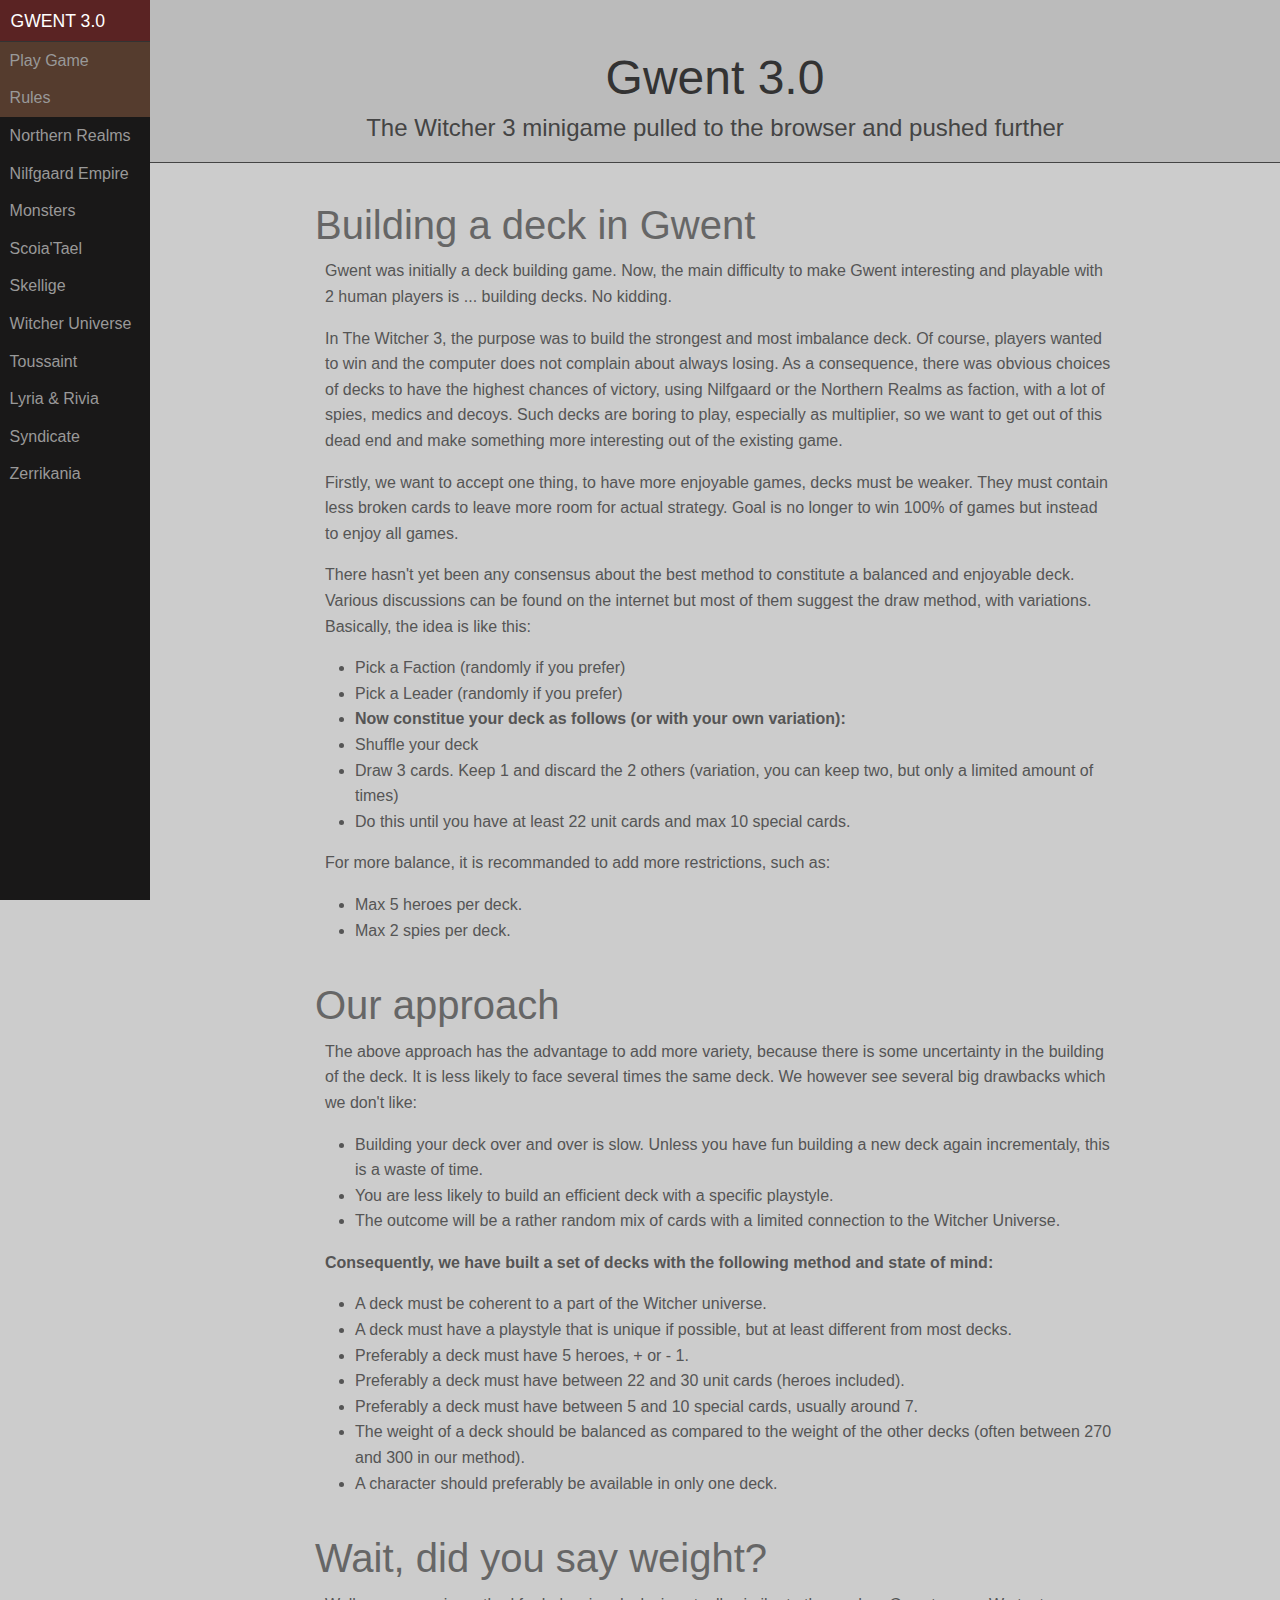
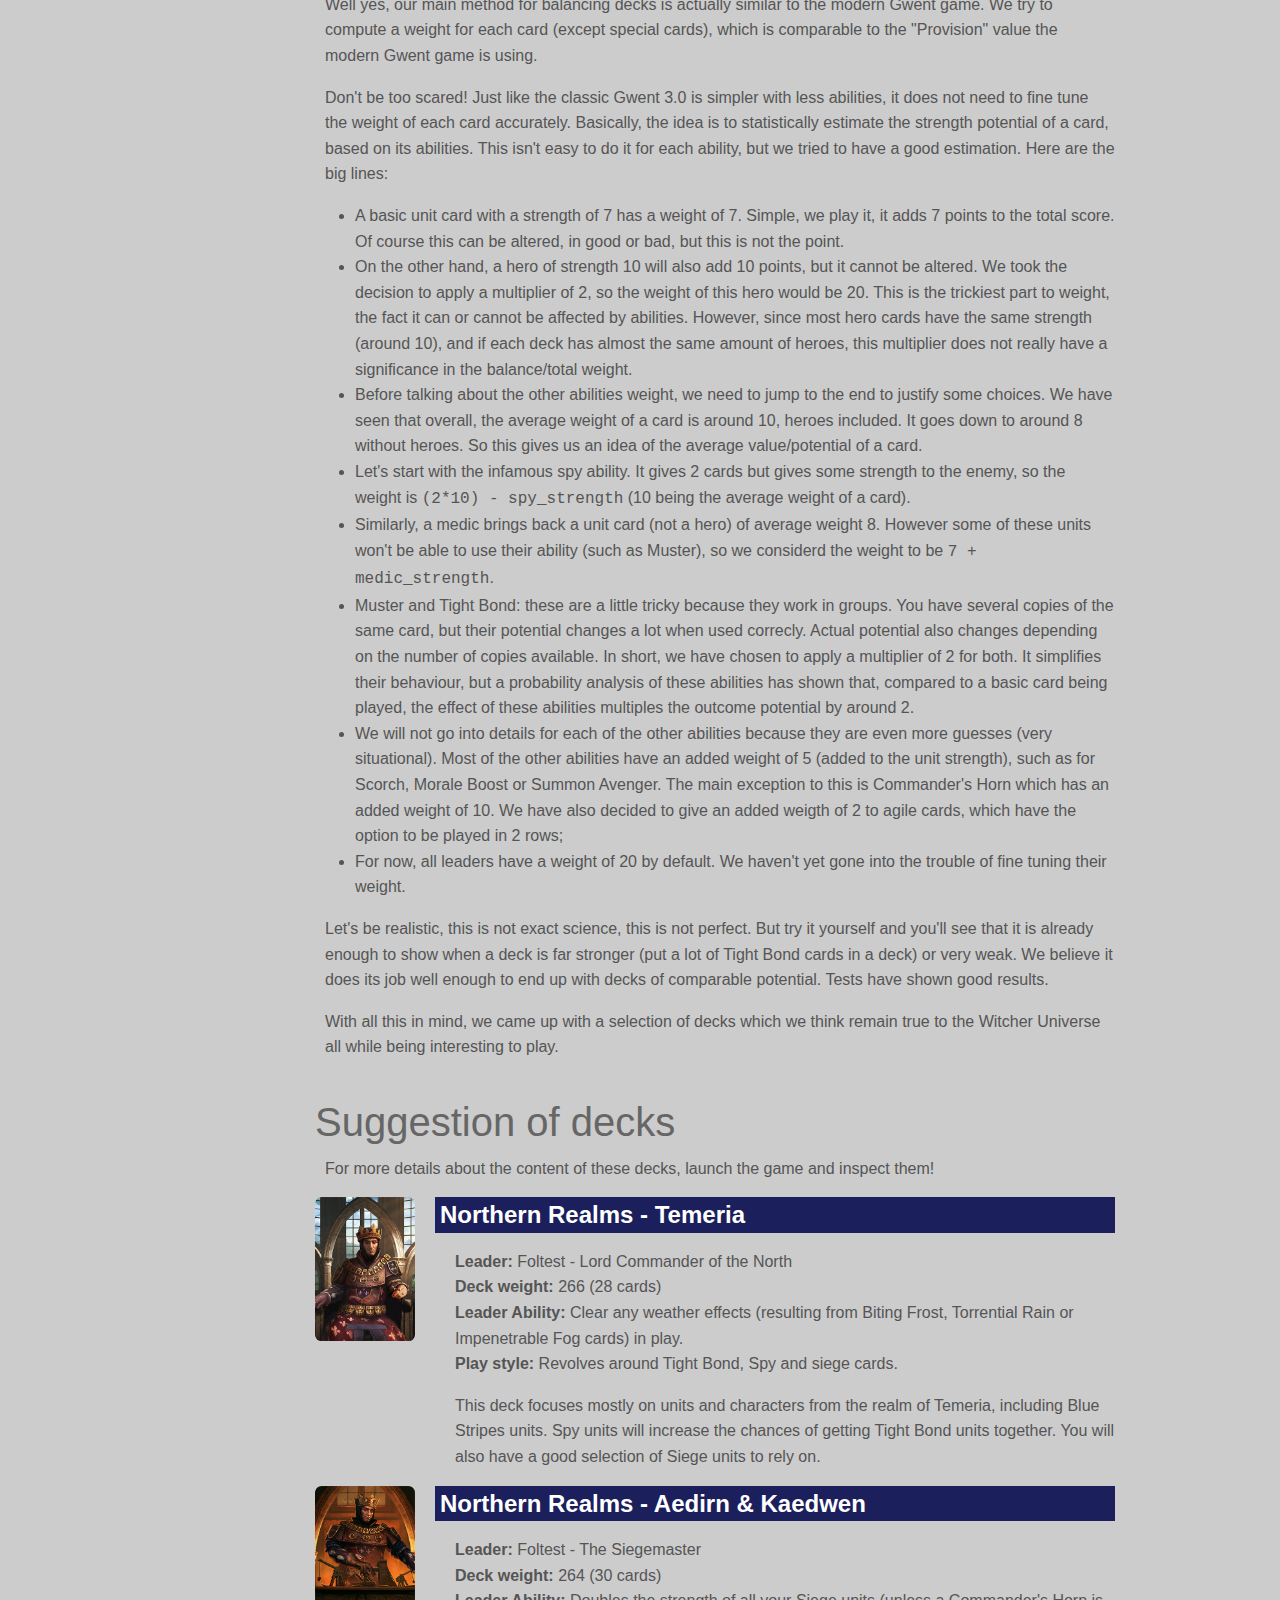
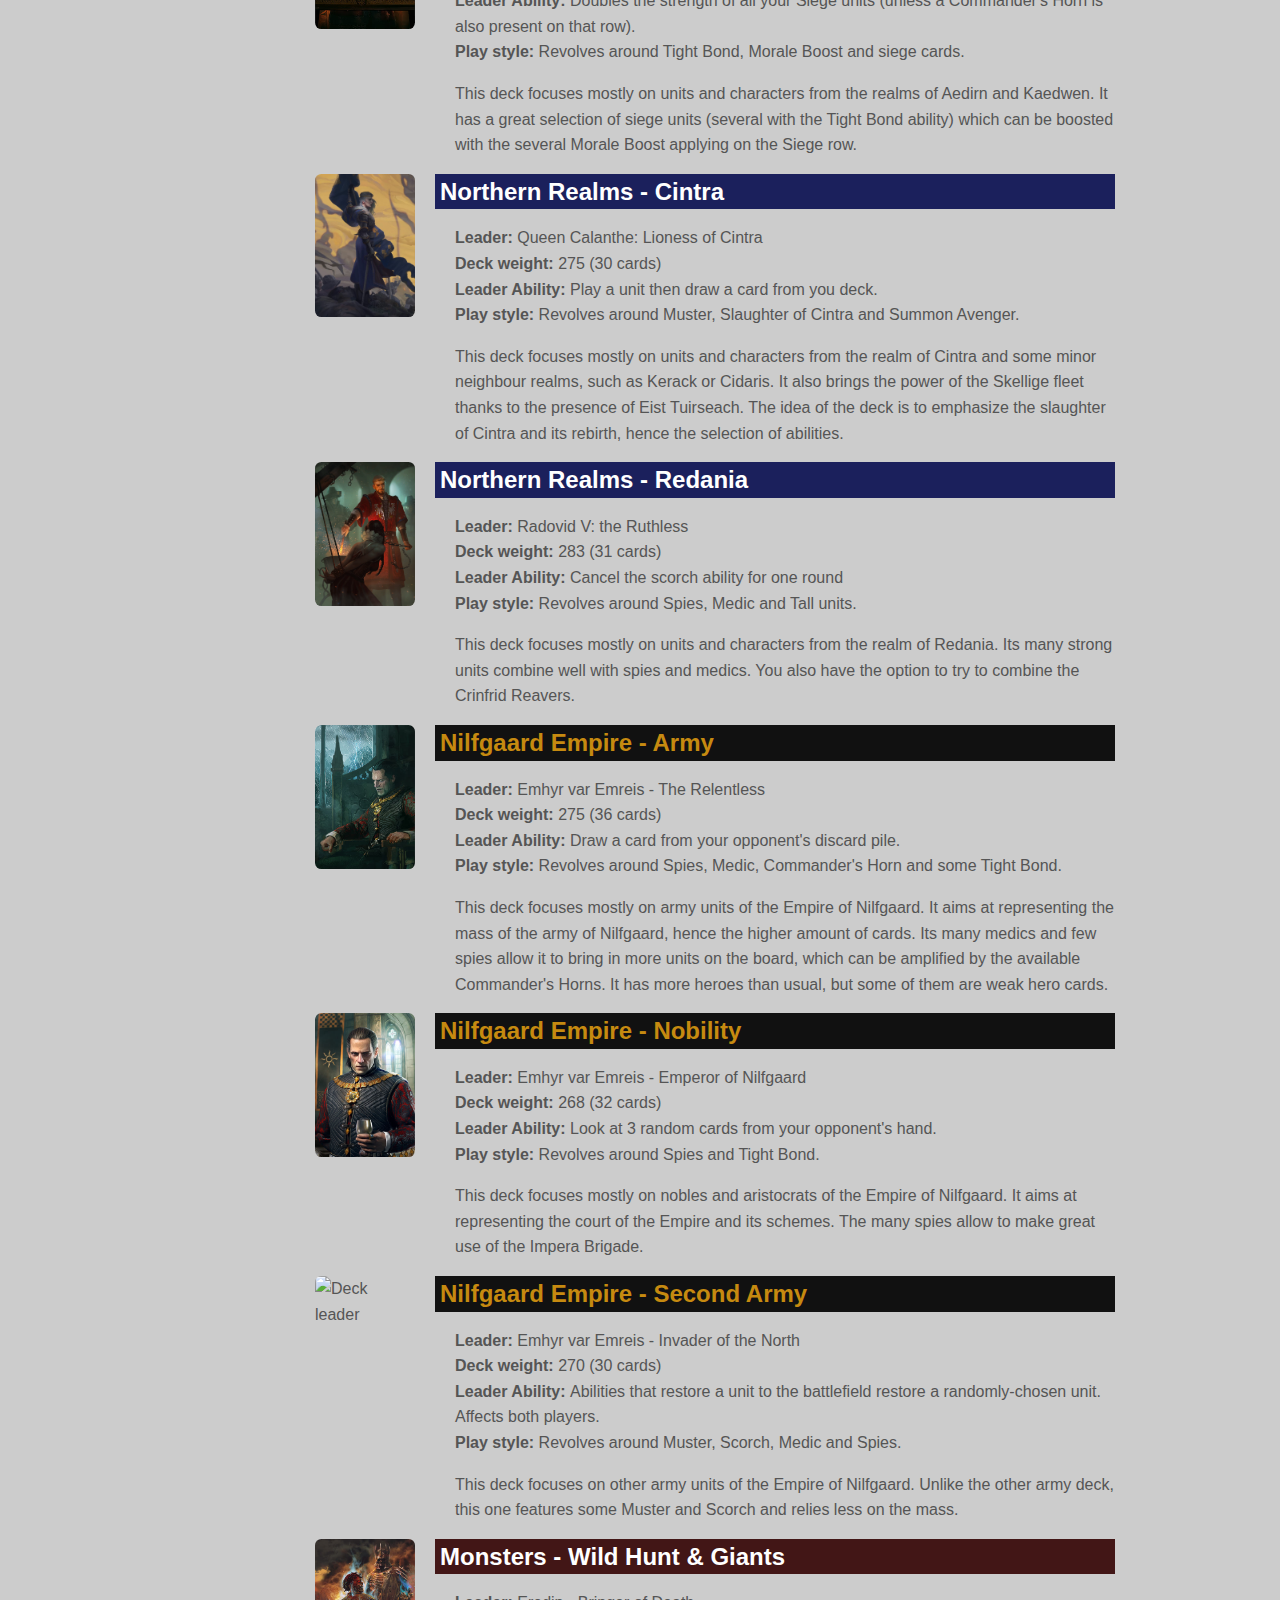
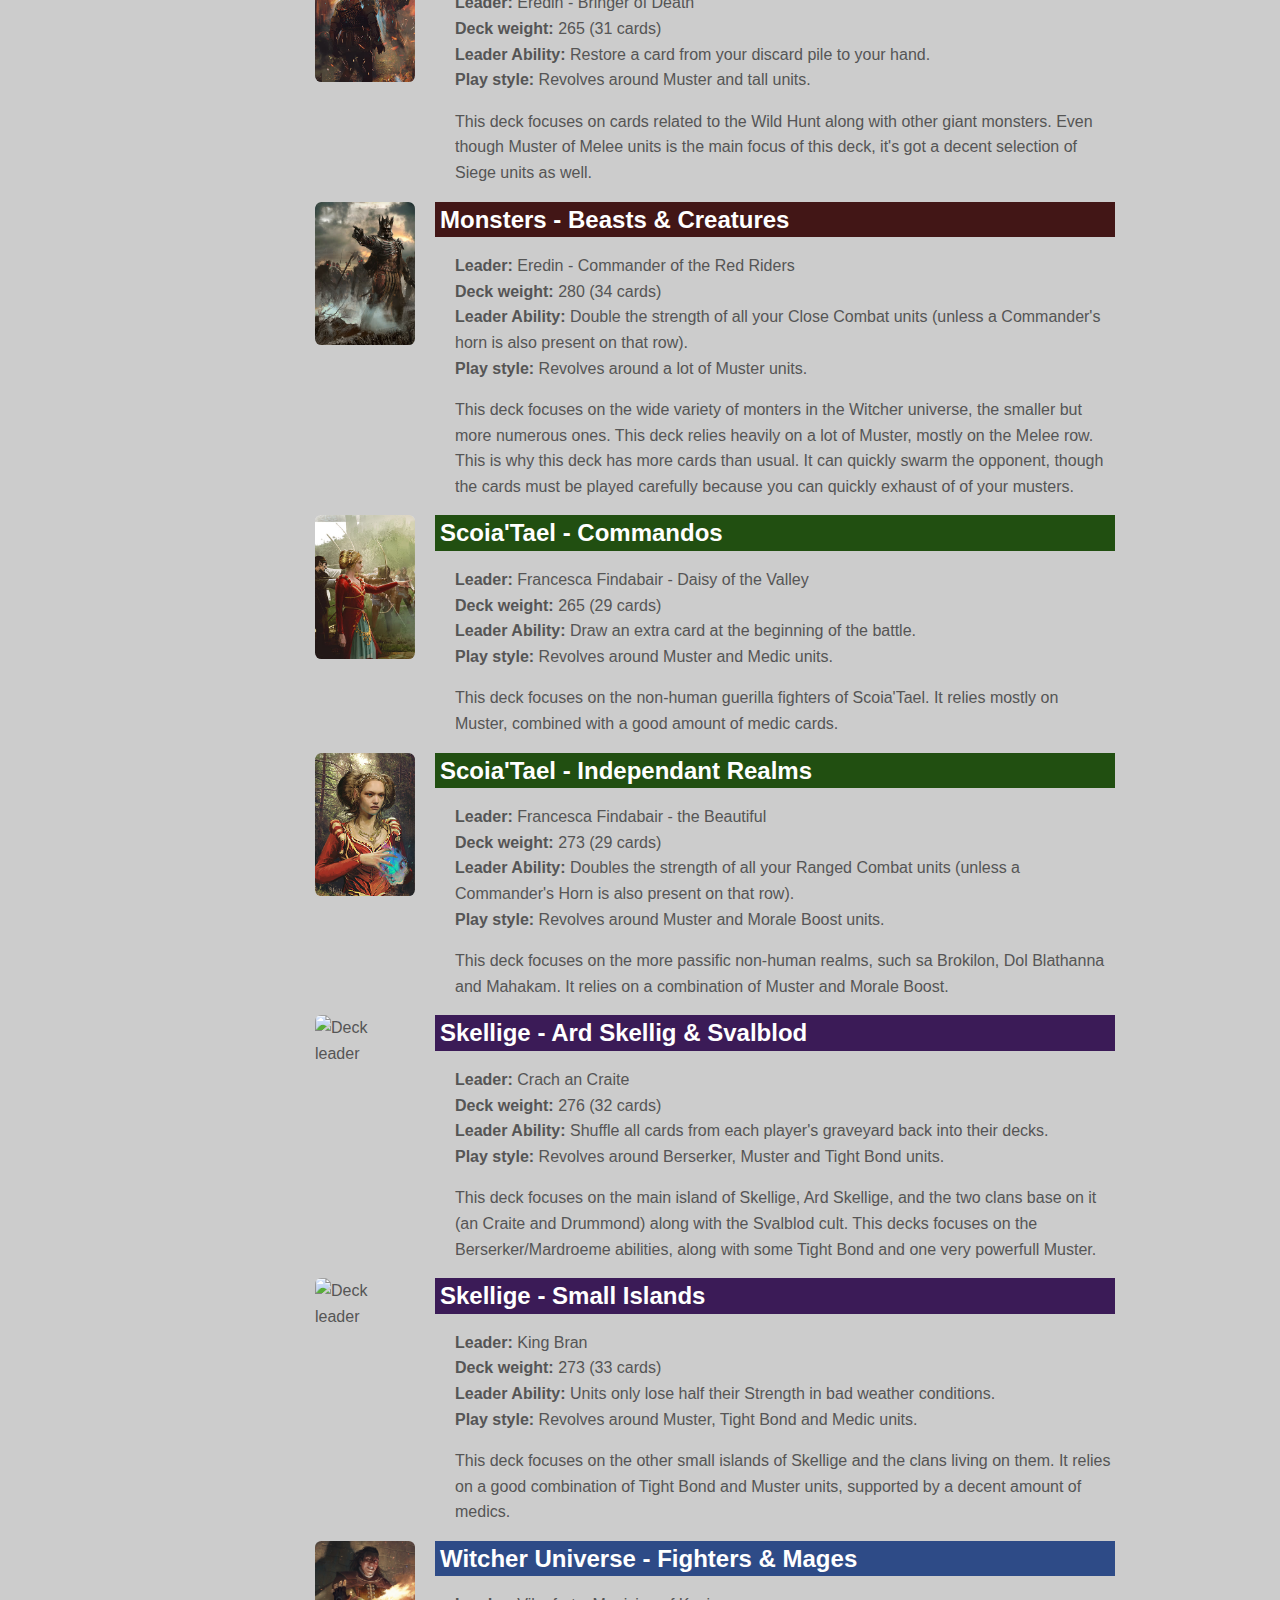
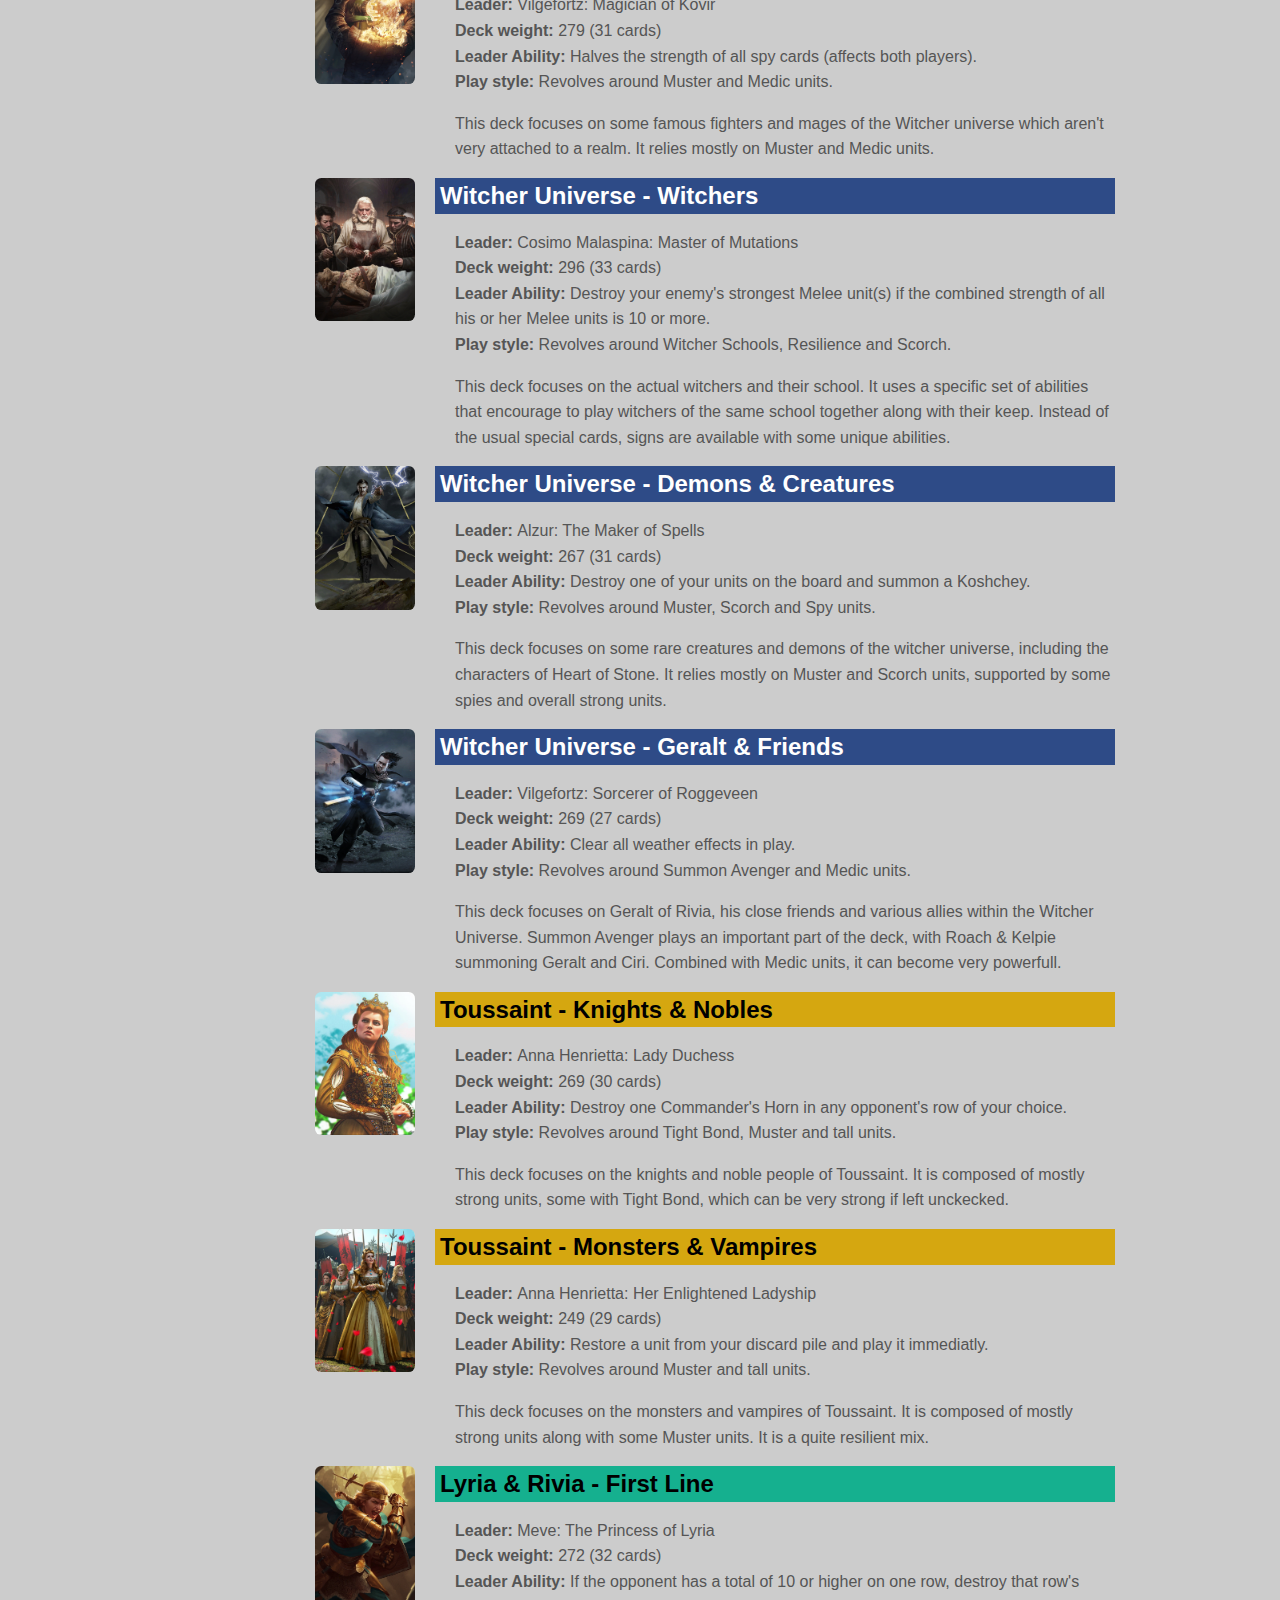
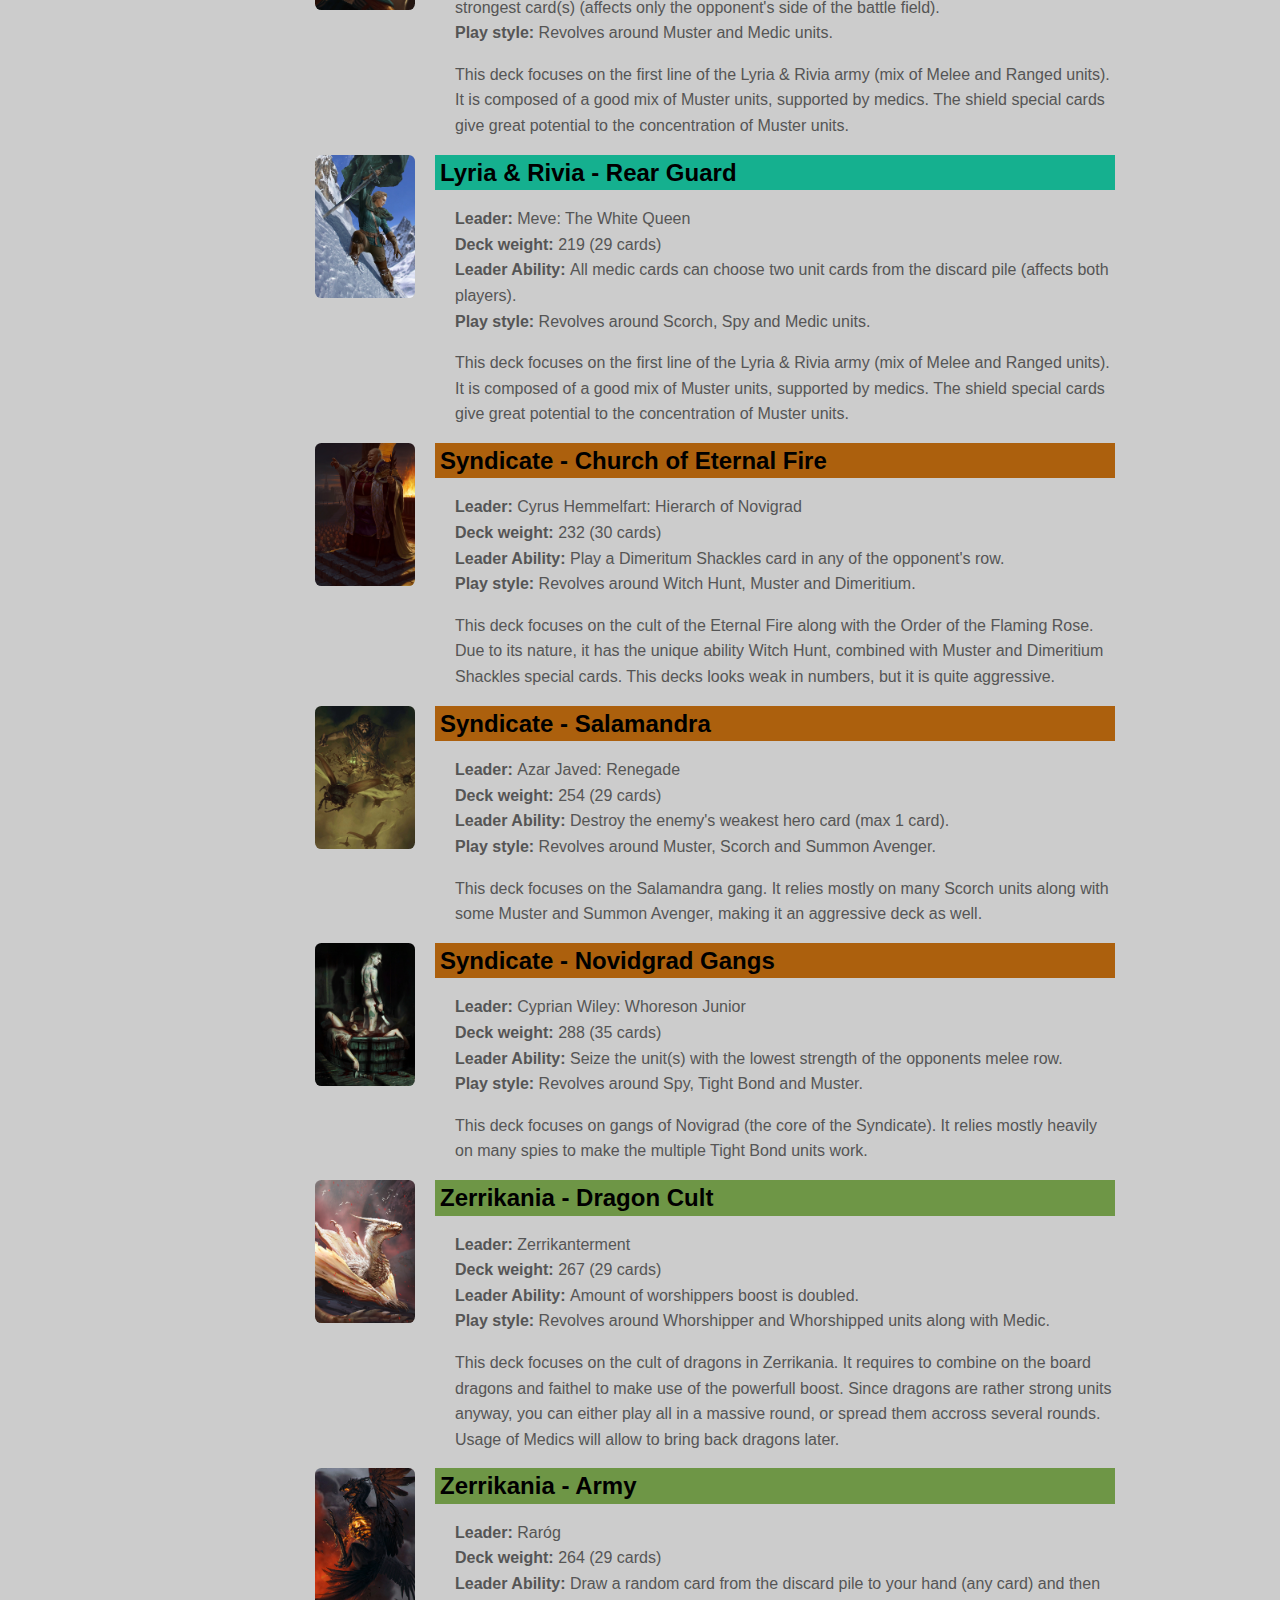
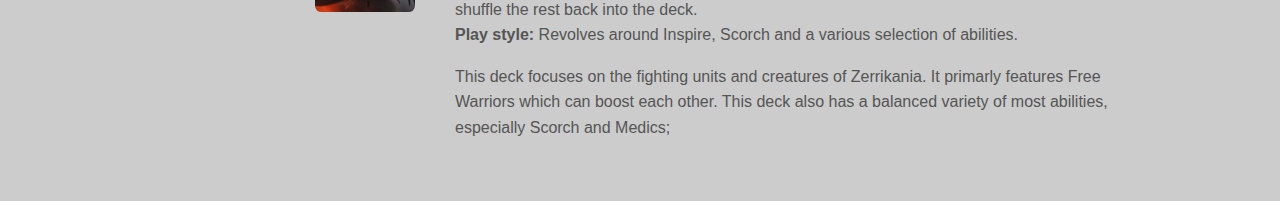
==== commit b64d6bbc: "Bug fixes + new faction: zerrikania" ====
--- a/decks.html
+++ b/decks.html
@@ -39,6 +39,7 @@
                     <li class="pure-menu-item"><a href="#toussaint" class="pure-menu-link">Toussaint</a></li>
                     <li class="pure-menu-item"><a href="#lyria_rivia" class="pure-menu-link">Lyria & Rivia</a></li>
                     <li class="pure-menu-item"><a href="#syndicate" class="pure-menu-link">Syndicate</a></li>
+                    <li class="pure-menu-item"><a href="#zerrikania" class="pure-menu-link">Zerrikania</a></li>
                 </ul>
             </div>
         </div>
@@ -783,6 +784,60 @@
                     </div>
                 </div>
 
+                <!-- ZERRIKANIA -->
+                <a id="zerrikania" />
+
+                <div class="pure-g">
+                    <div class="pure-u-1-8">
+                        <img class="pure-img-responsive card-preview" src="img/sm/zerrikania_zerrikanterment.jpg" alt="Deck leader">
+                    </div>
+                    <div class="pure-u-7-8">
+                        <div class="deck-list-name faction-zerrikania">Zerrikania - Dragon Cult</div>
+                        <div class="deck-list-description">
+                            <p>
+                                <b>Leader: </b>
+                                <script>document.write(card_dict["ze_zerrikanterment"].name);</script><br />
+                                <b>Deck weight: </b>
+                                <script>document.write(calcDeckWeight(premade_deck[24]) + " (" + premade_deck[24].cards.reduce((a, e) => a + e[1], 0) + " cards)");</script><br />
+                                <b>Leader Ability: </b>
+                                <script>document.write(ability_dict["zerrikanterment"].description);</script><br />
+                                <b>Play style:</b> Revolves around Whorshipper and Whorshipped units along with Medic.
+                            </p>
+                            <p>
+                                This deck focuses on the cult of dragons in Zerrikania.
+                                It requires to combine on the board dragons and faithel to make use of the powerfull boost.
+                                Since dragons are rather strong units anyway, you can either play all in a massive round, or spread them accross several rounds.
+                                Usage of Medics will allow to bring back dragons later.
+                            </p>
+                        </div>
+                    </div>
+                </div>
+
+                <div class="pure-g">
+                    <div class="pure-u-1-8">
+                        <img class="pure-img-responsive card-preview" src="img/sm/zerrikania_rarog.jpg" alt="Deck leader">
+                    </div>
+                    <div class="pure-u-7-8">
+                        <div class="deck-list-name faction-zerrikania">Zerrikania - Army</div>
+                        <div class="deck-list-description">
+                            <p>
+                                <b>Leader: </b>
+                                <script>document.write(card_dict["ze_rarog"].name);</script><br />
+                                <b>Deck weight: </b>
+                                <script>document.write(calcDeckWeight(premade_deck[25]) + " (" + premade_deck[25].cards.reduce((a, e) => a + e[1], 0) + " cards)");</script><br />
+                                <b>Leader Ability: </b>
+                                <script>document.write(ability_dict["rarog"].description);</script><br />
+                                <b>Play style:</b> Revolves around Inspire, Scorch and a various selection of abilities.
+                            </p>
+                            <p>
+                                This deck focuses on the fighting units and creatures of Zerrikania.
+                                It primarly features Free Warriors which can boost each other.
+                                This deck also has a balanced variety of most abilities, especially Scorch and Medics;
+                            </p>
+                        </div>
+                    </div>
+                </div>
+
             </div>
         </div>
     </div>
--- a/rules.css
+++ b/rules.css
@@ -369,6 +369,12 @@
     padding: 5px;
 }
 
+.faction-zerrikania {
+    background-color: #6e9646;
+    color: #000;
+    padding: 5px;
+}
+
 .card-preview {
     border-radius: 0.5vw;
 }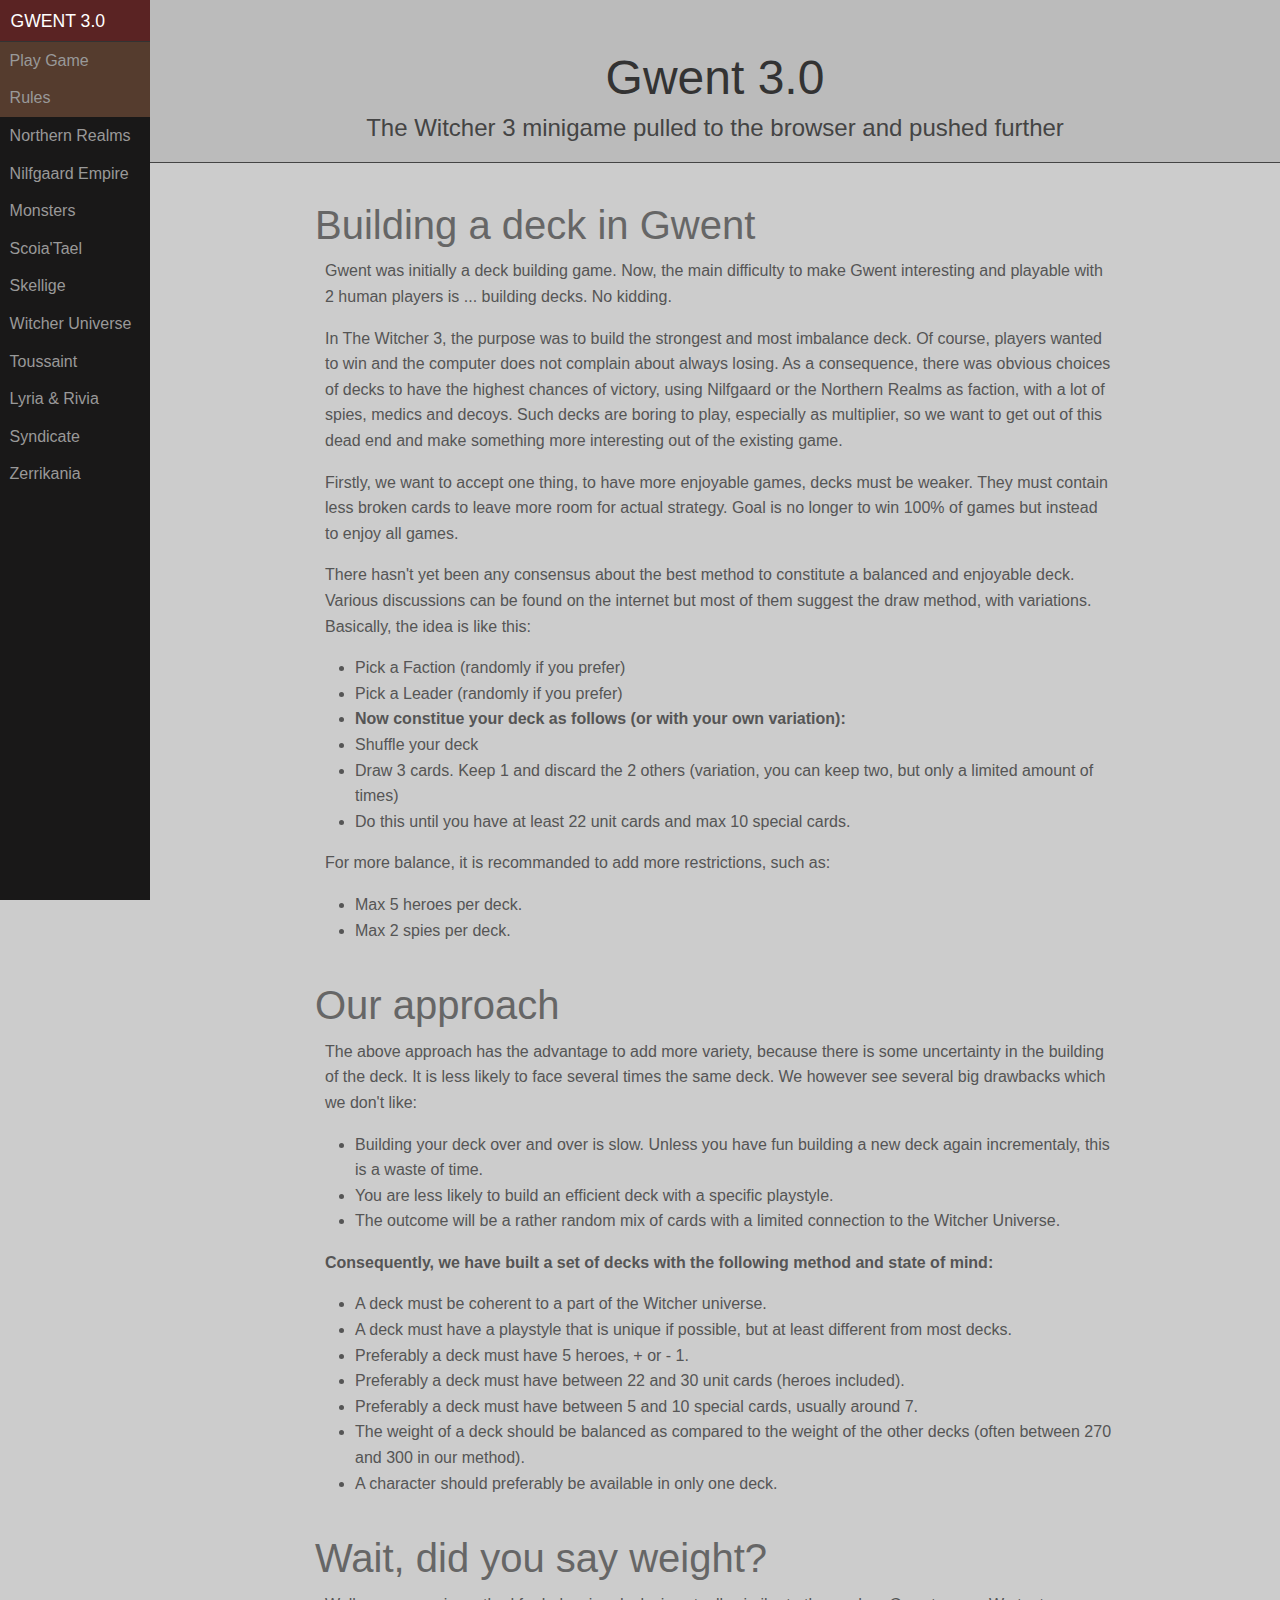
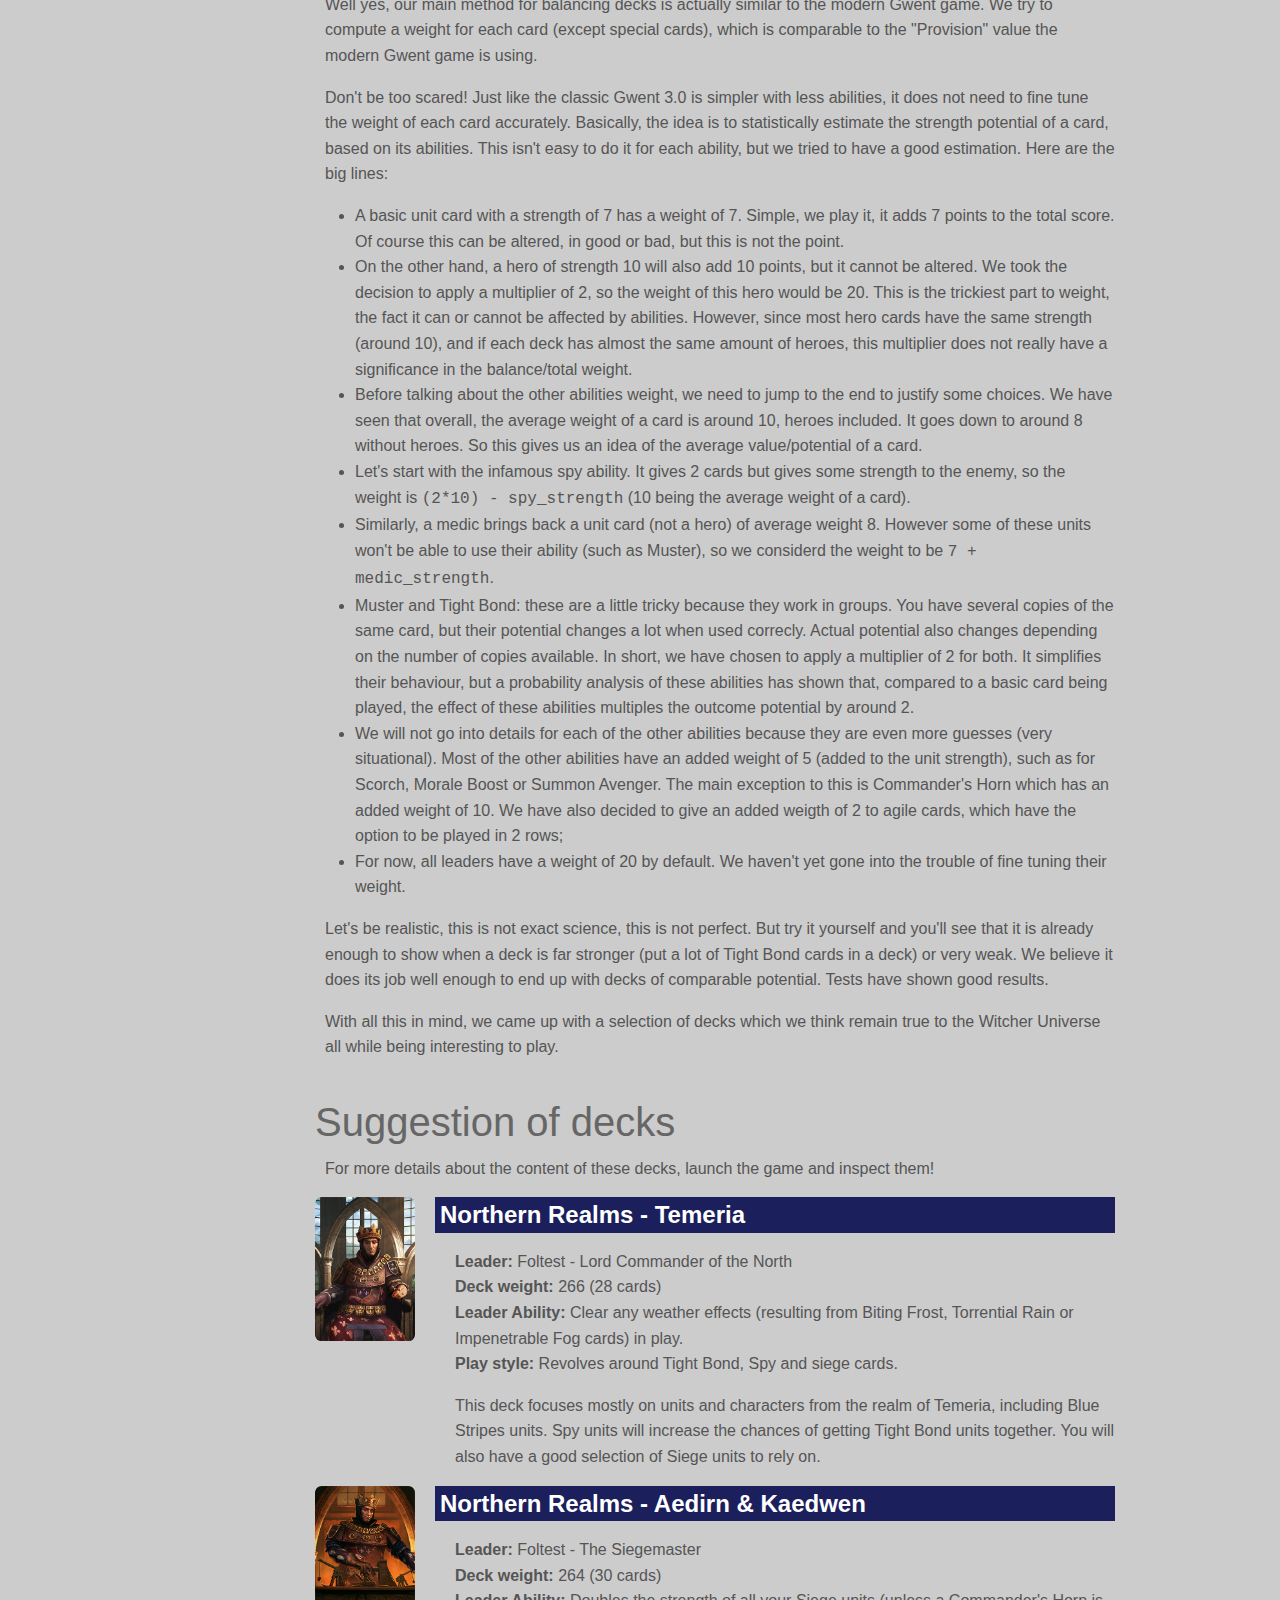
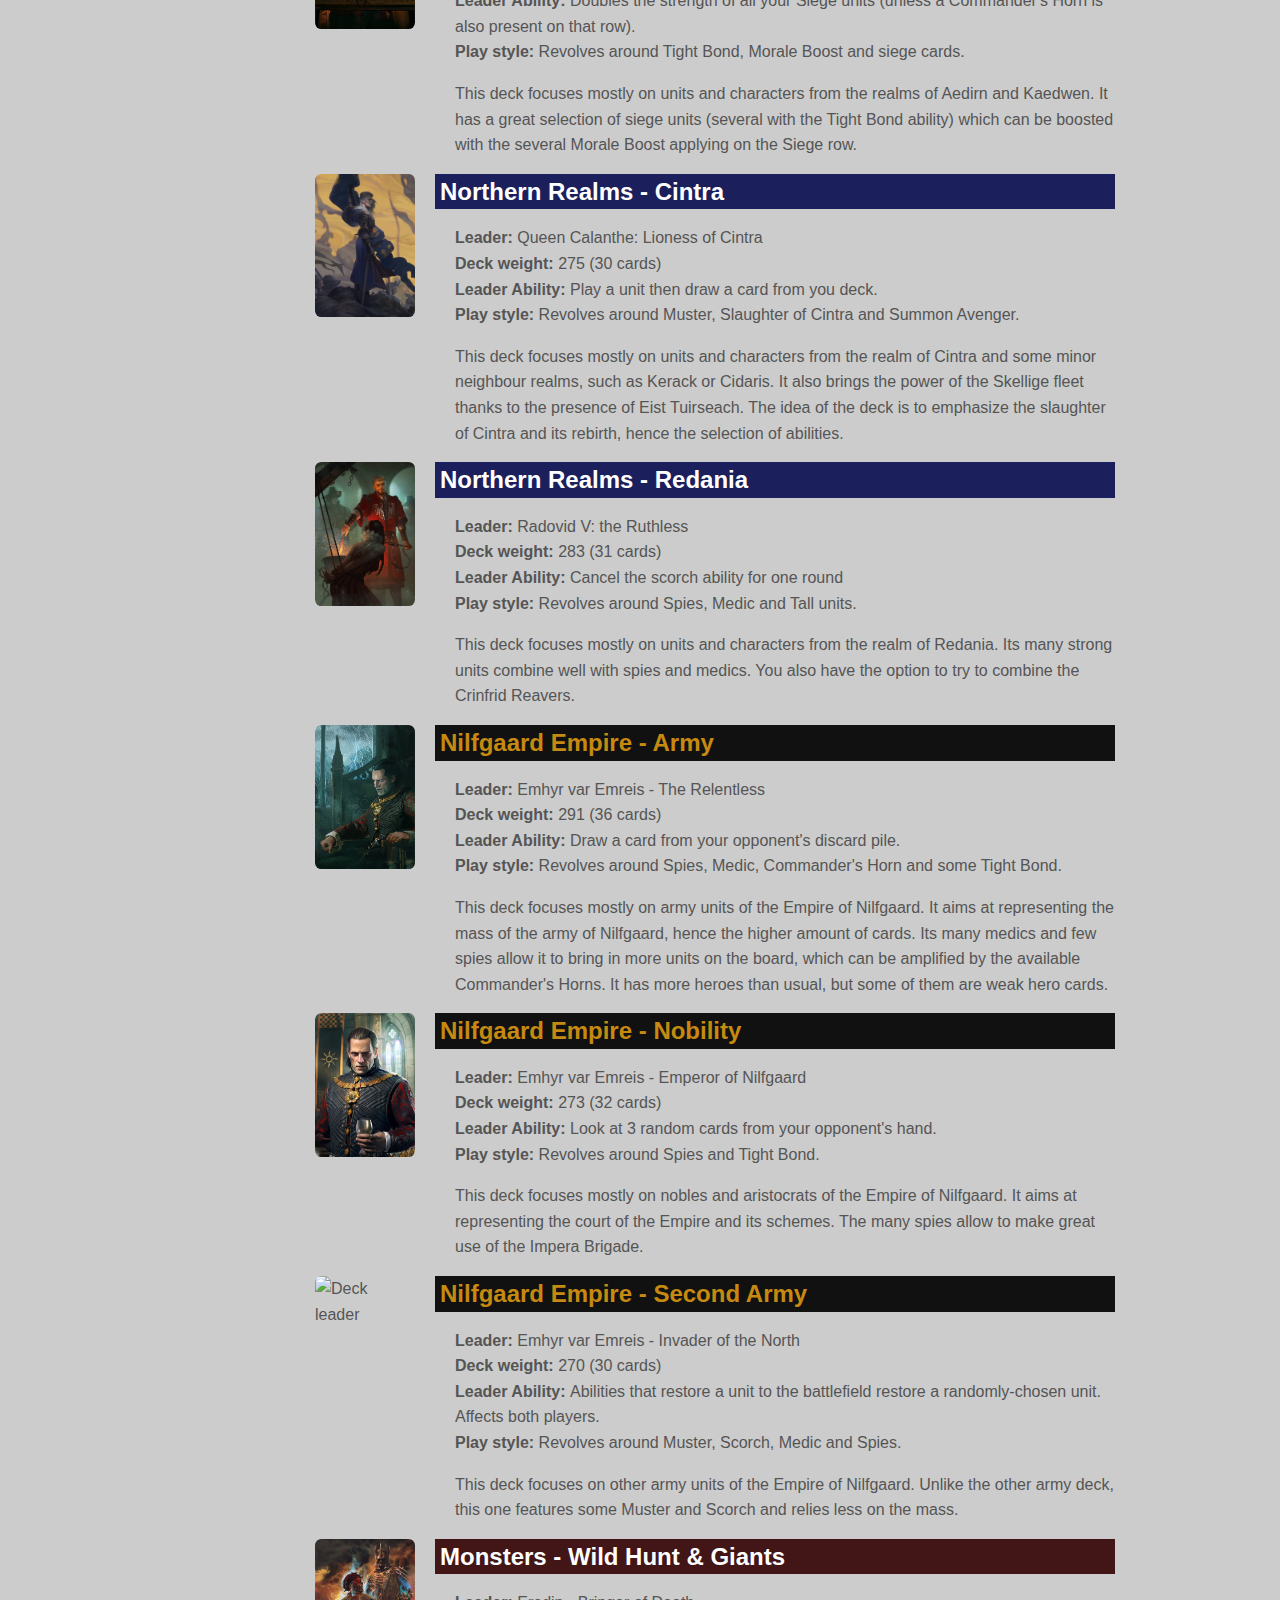
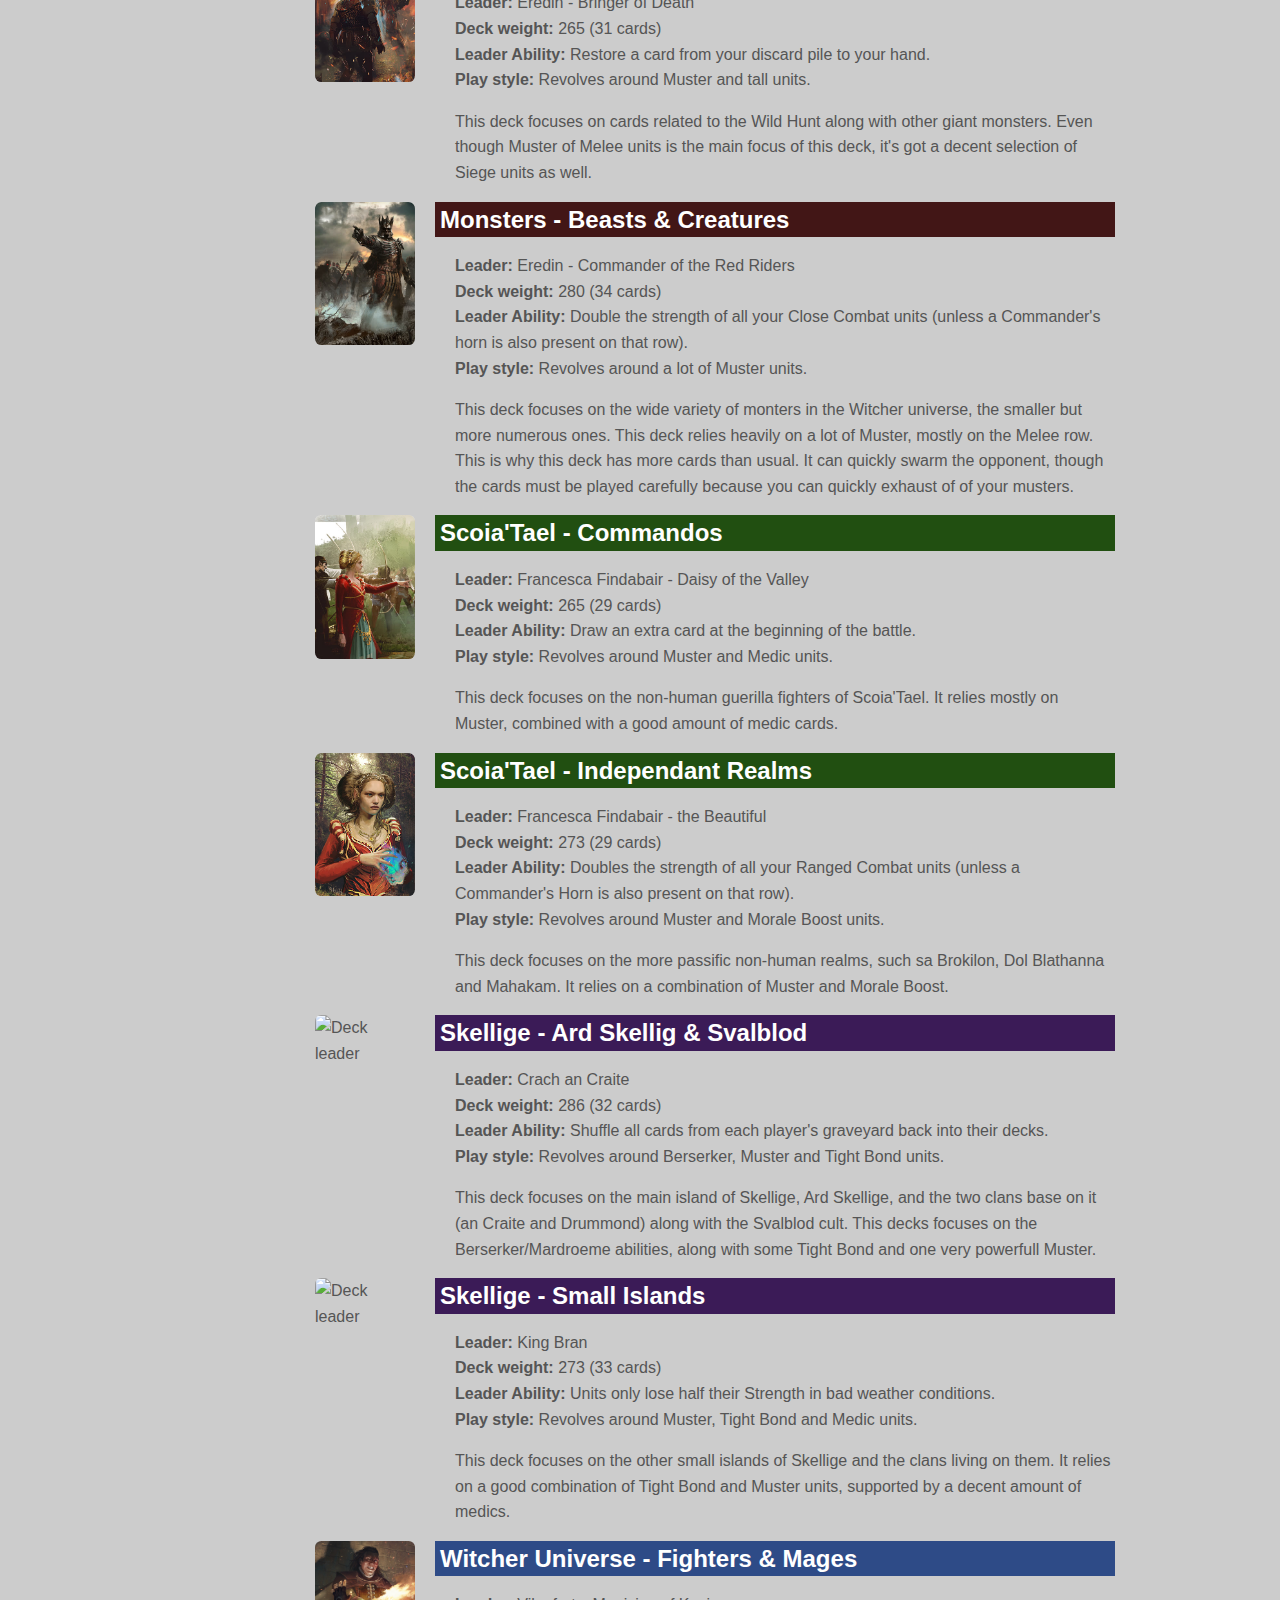
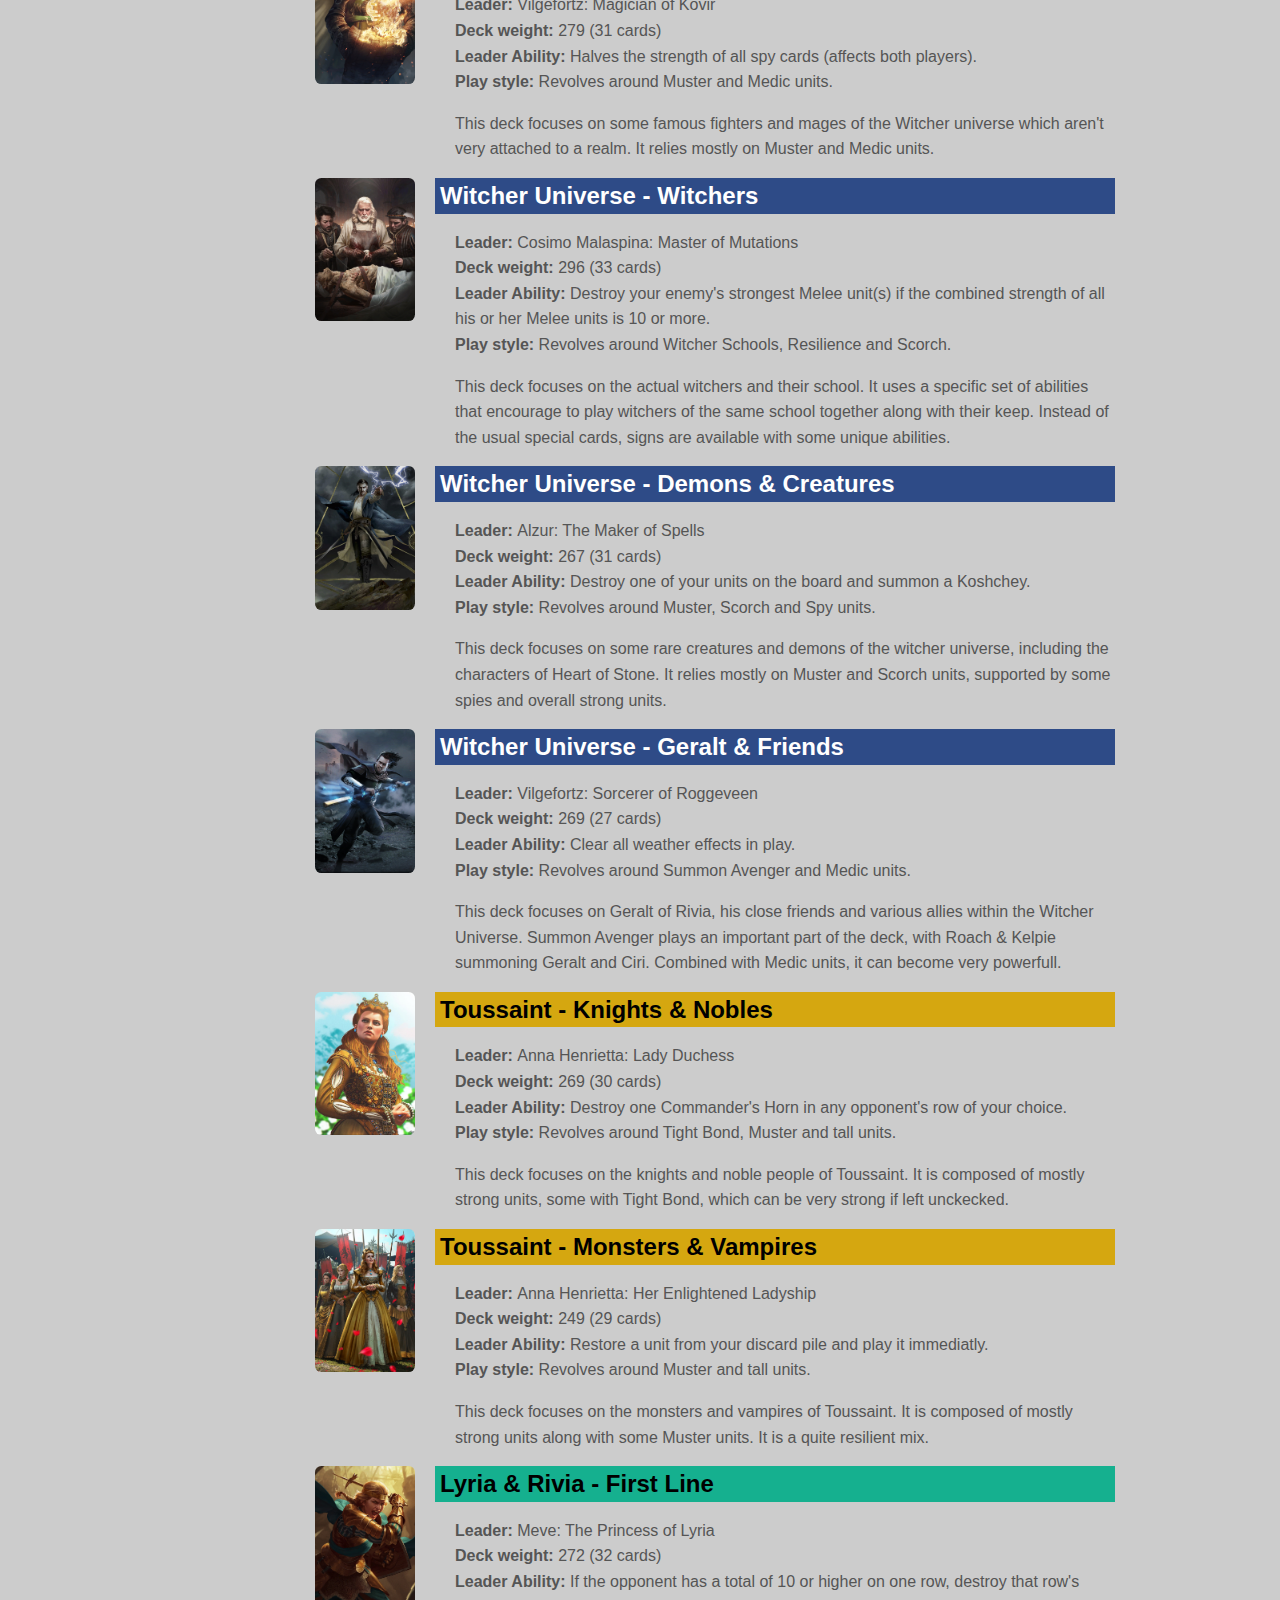
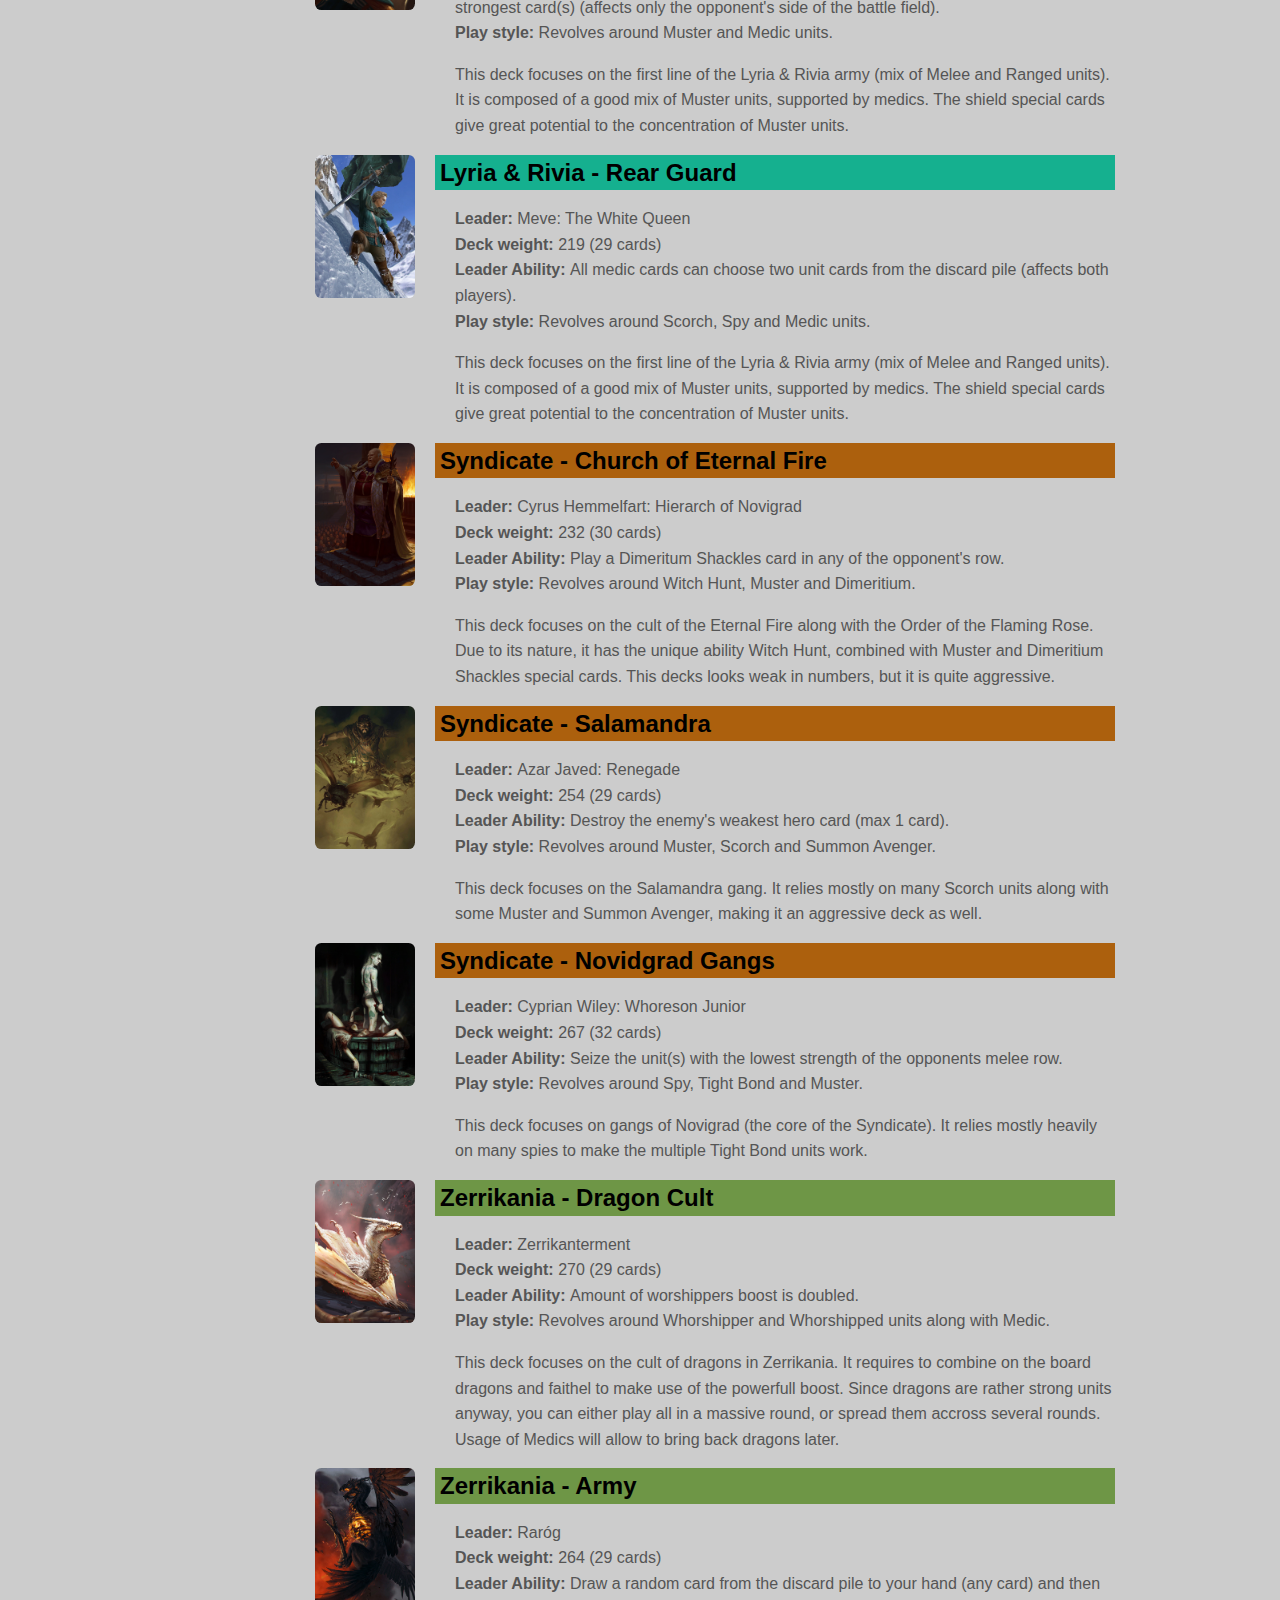
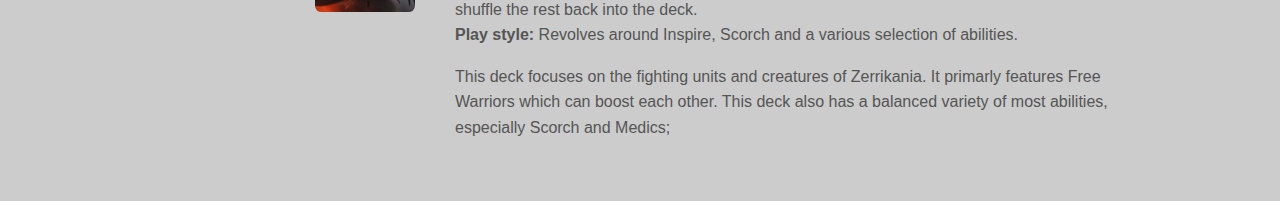
==== commit 89f732cf: "Bugfix, balance, ai-vs-ai and sim/game tracking addition" ====
--- a/decks.html
+++ b/decks.html
@@ -1,7 +1,7 @@
 <!doctype html>
 <html lang="en-US">
 <head>
-    <title>Gwent Classic from The Witcher 3: Wild Hunt</title>
+    <title>Gwent 3.0</title>
     <meta charset="utf-8" />
     <meta name="author" content="Arun Sundaram & Reynolds Costa" />
     <meta name="description" content="Play the original Gwent minigame from The Witcher 3 in your browser! Includes cards from Hearts of Stone and Blood & Wine!" />
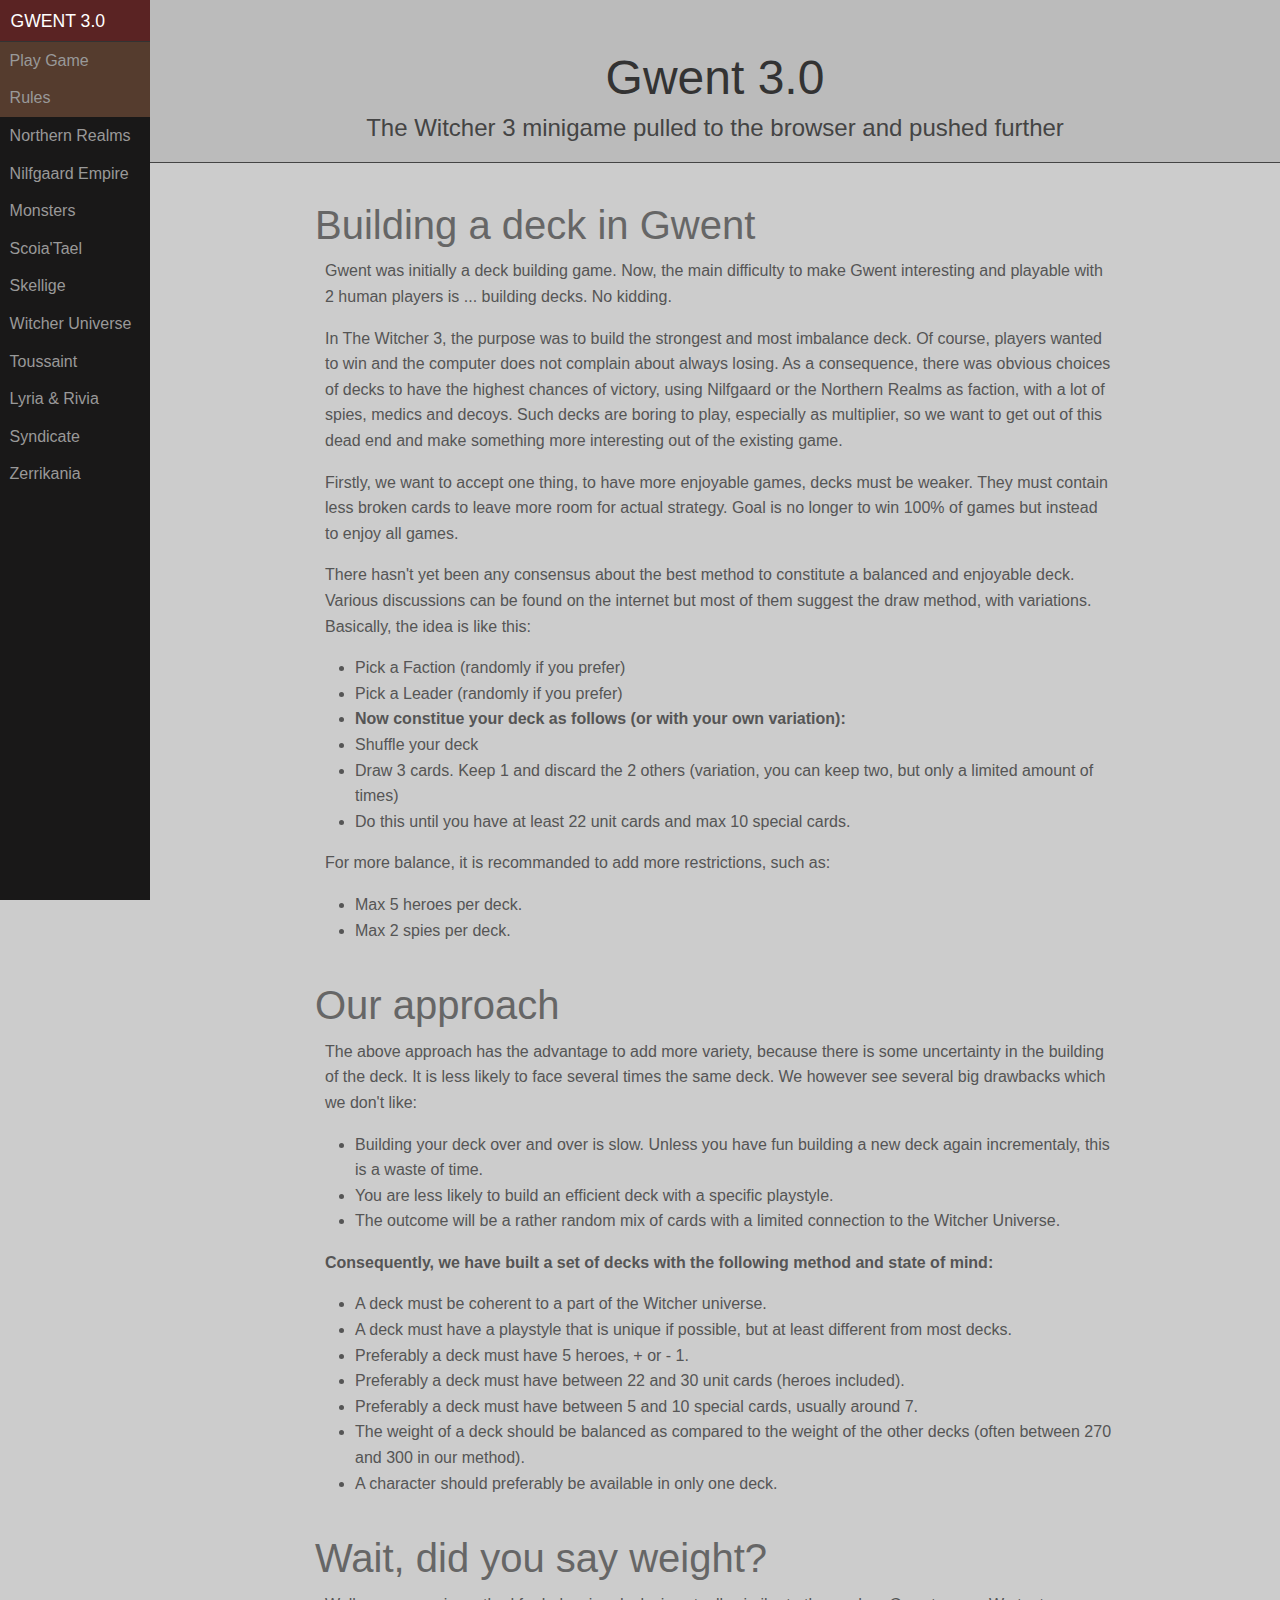
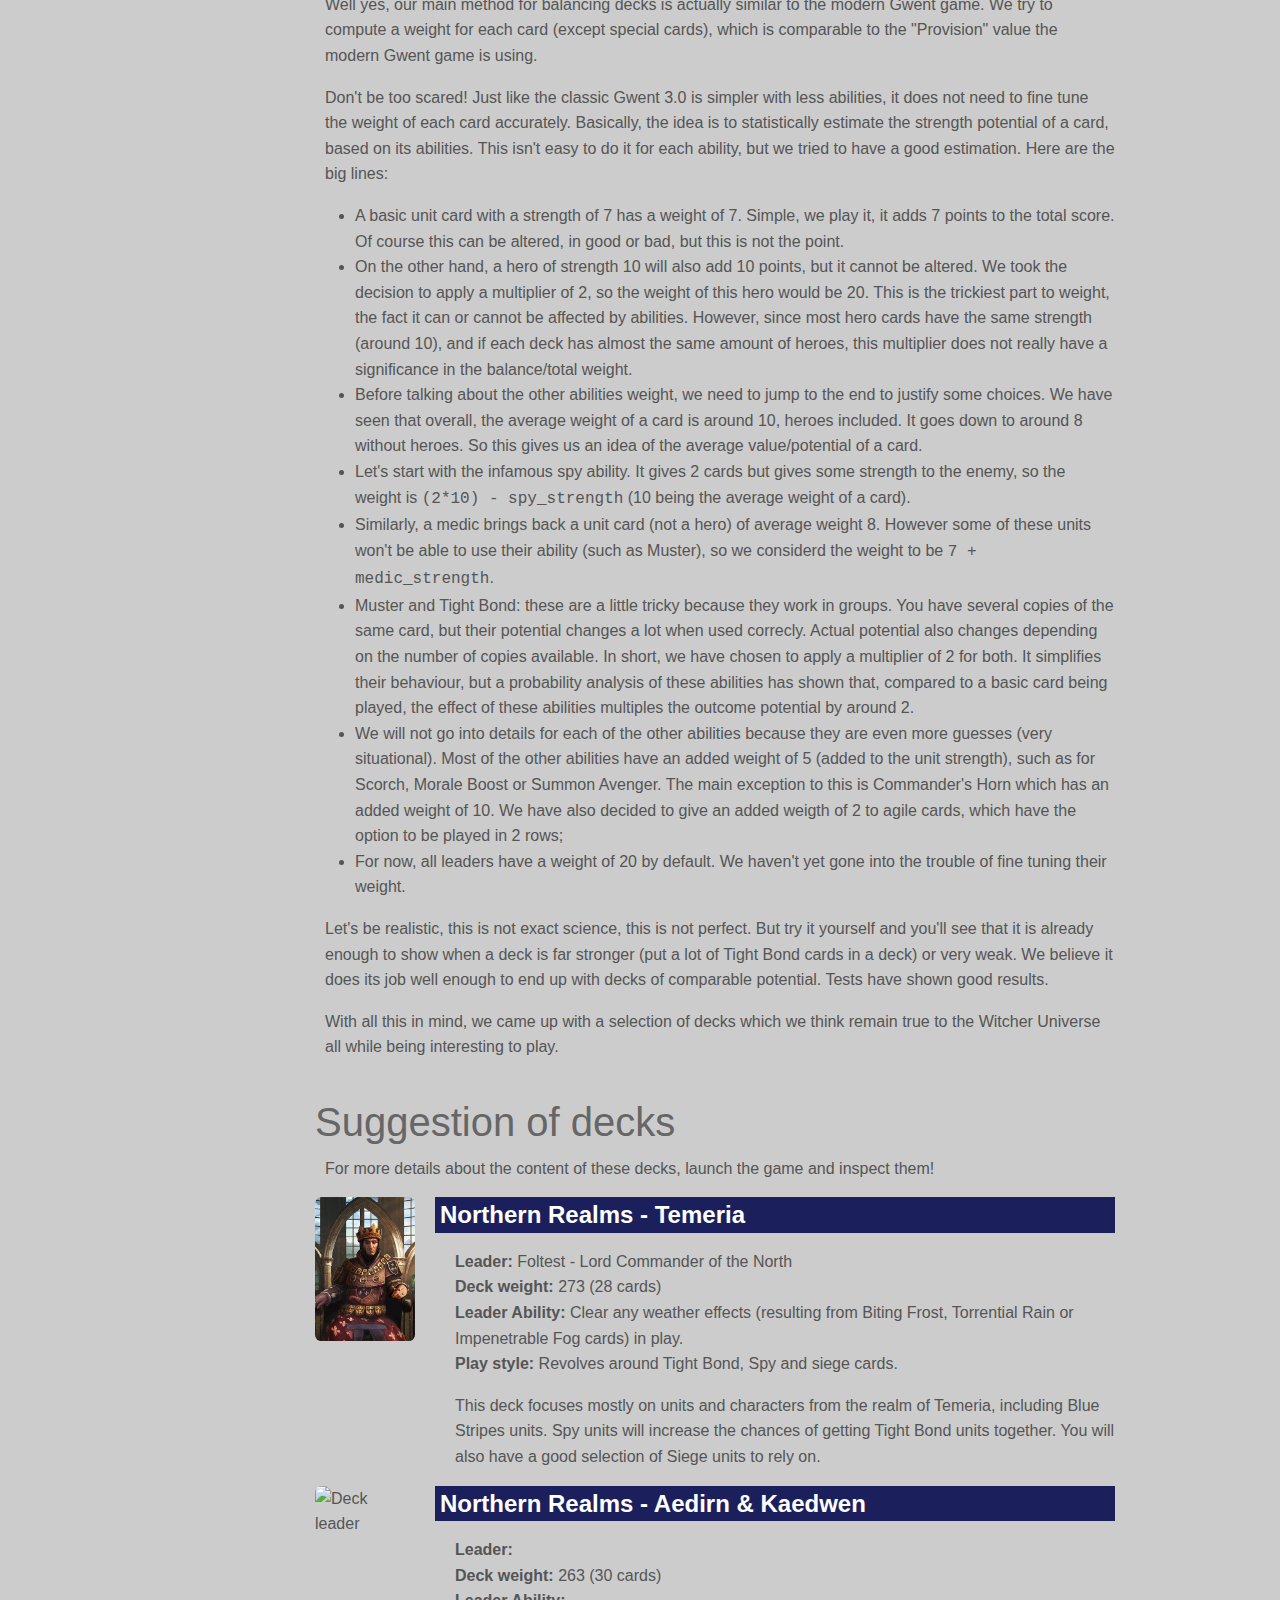
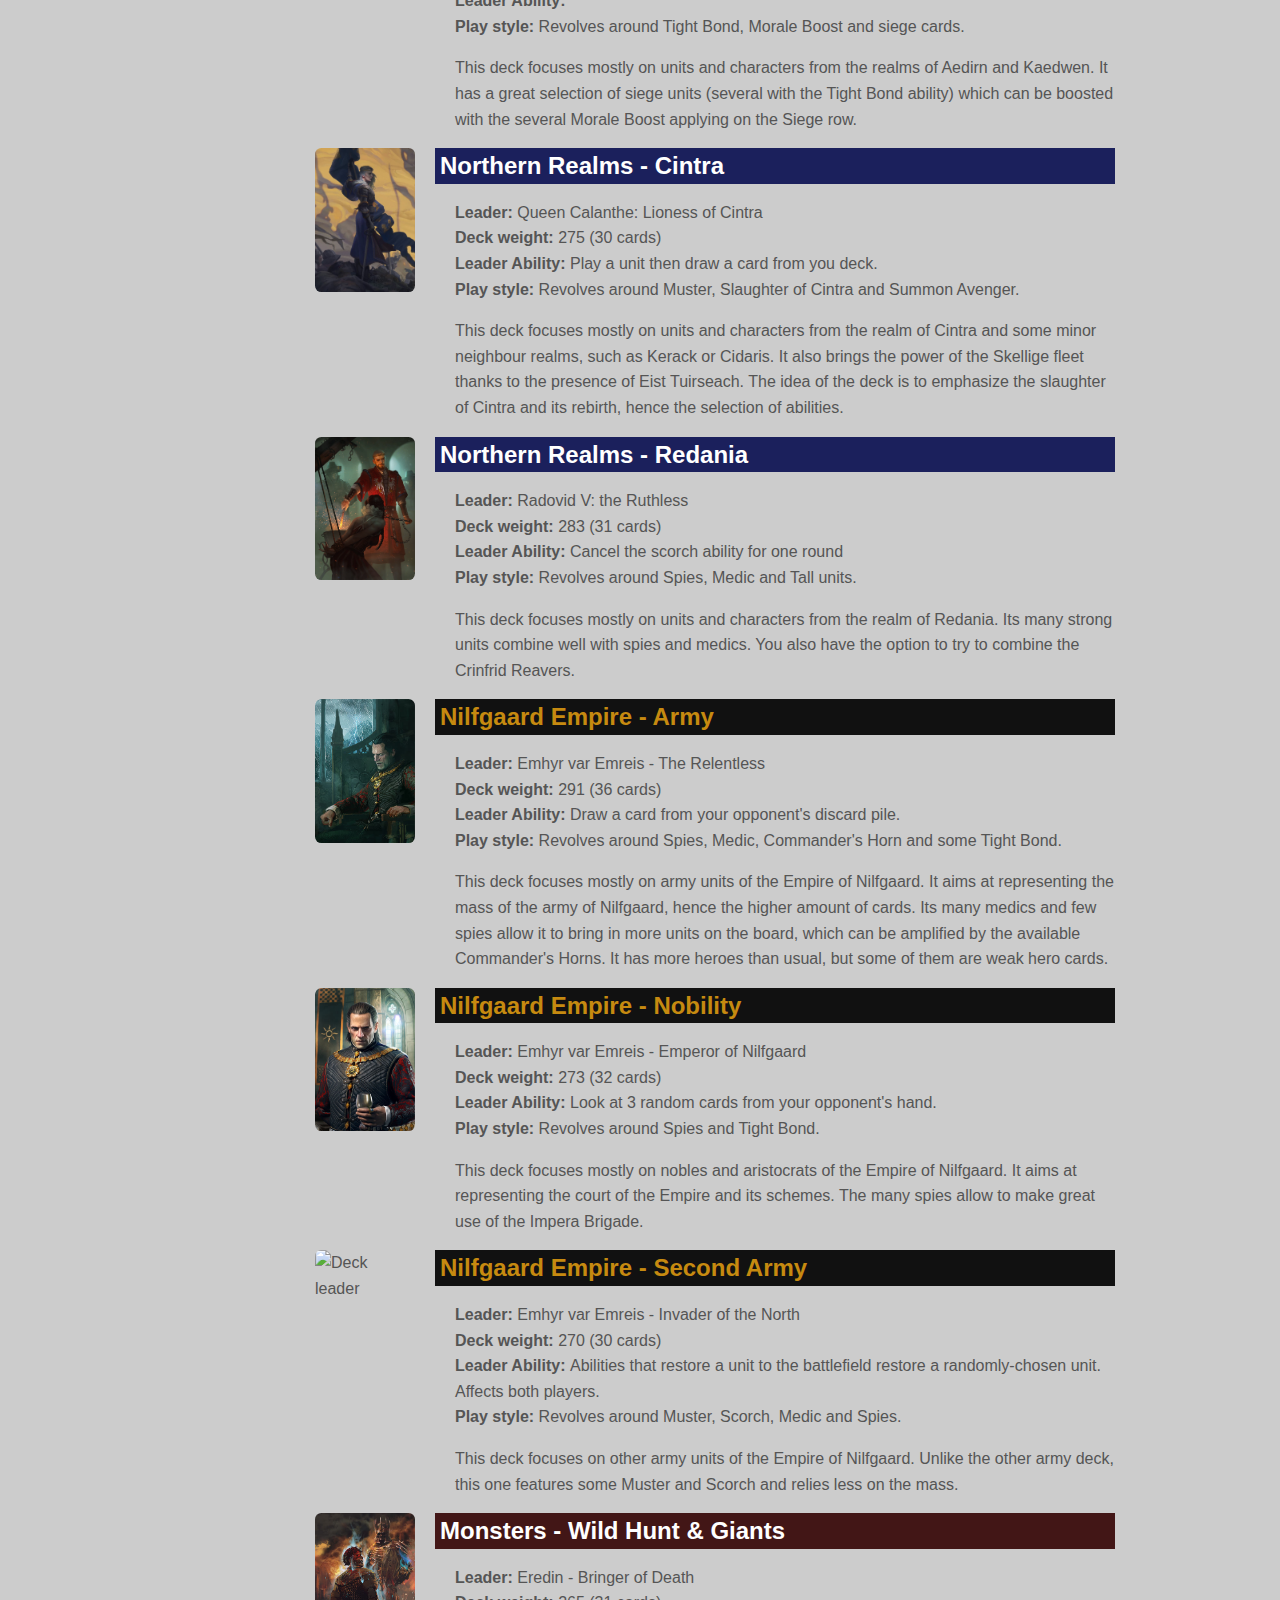
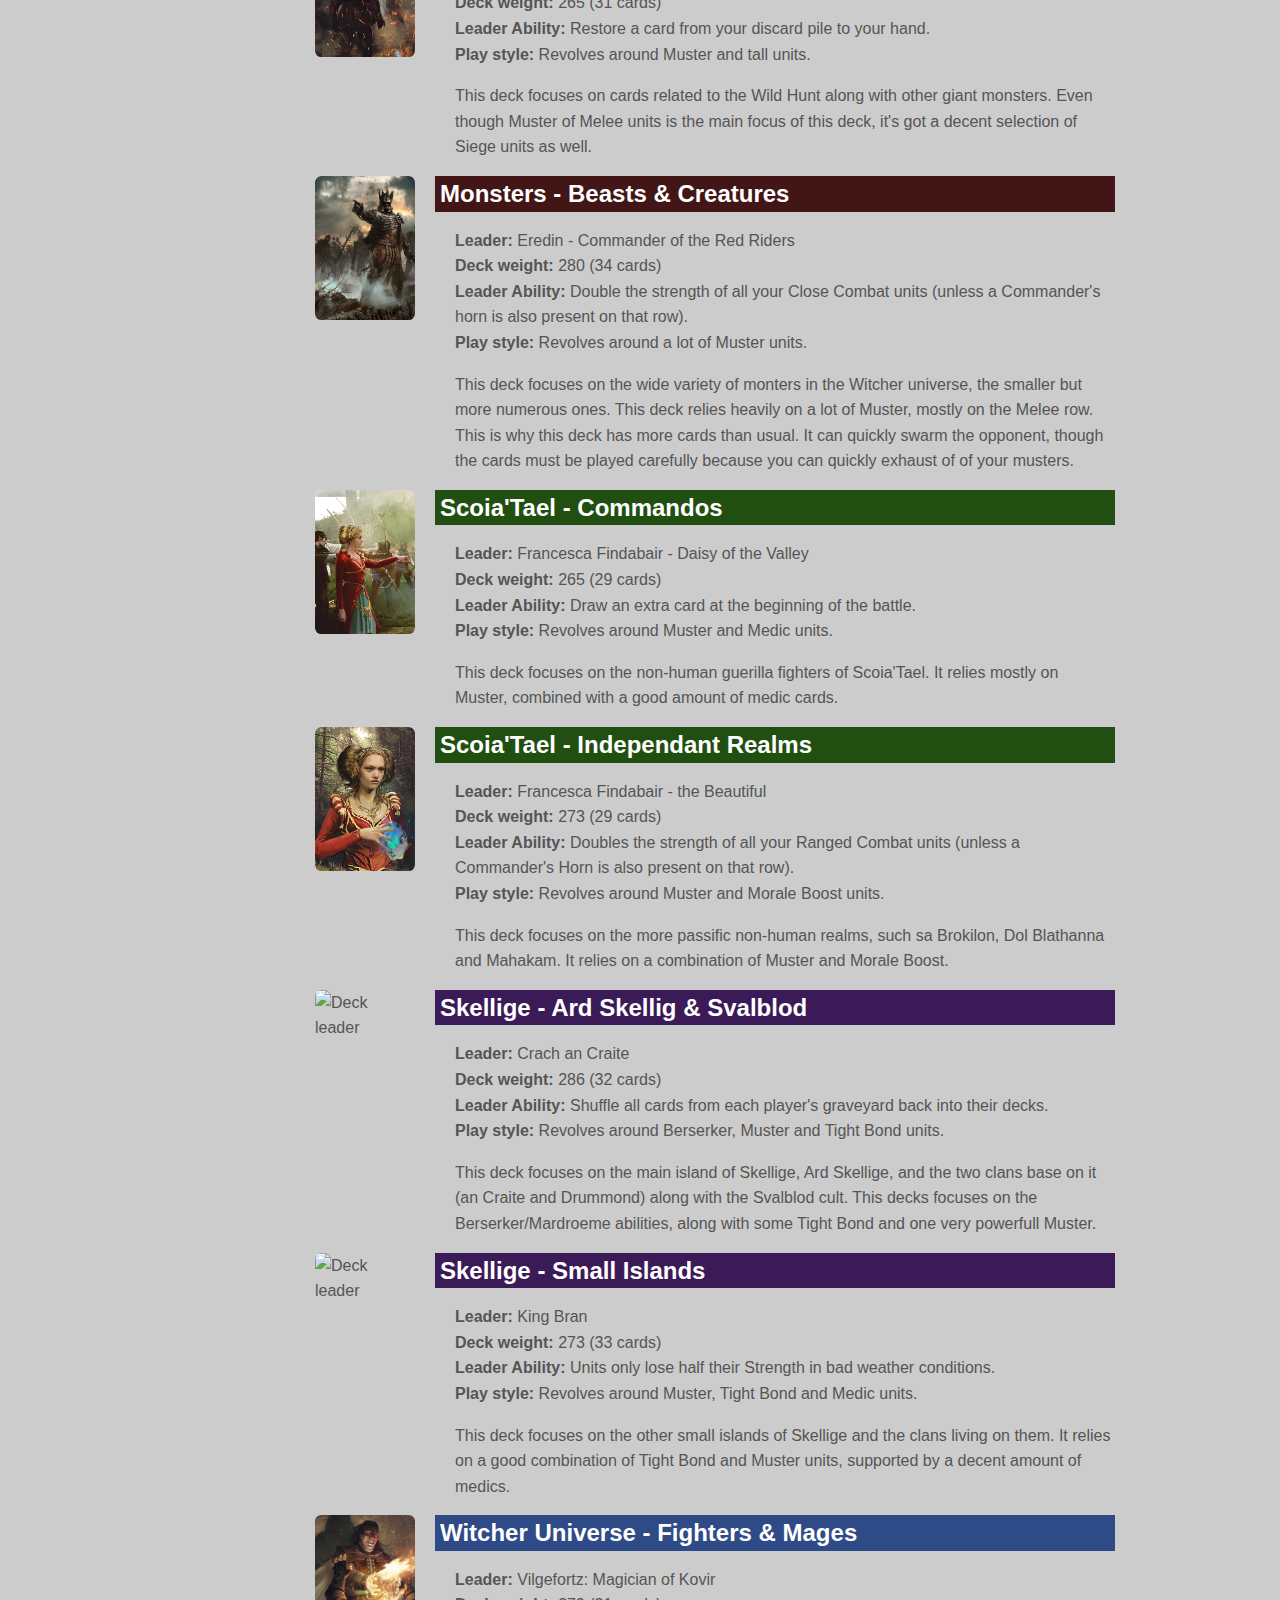
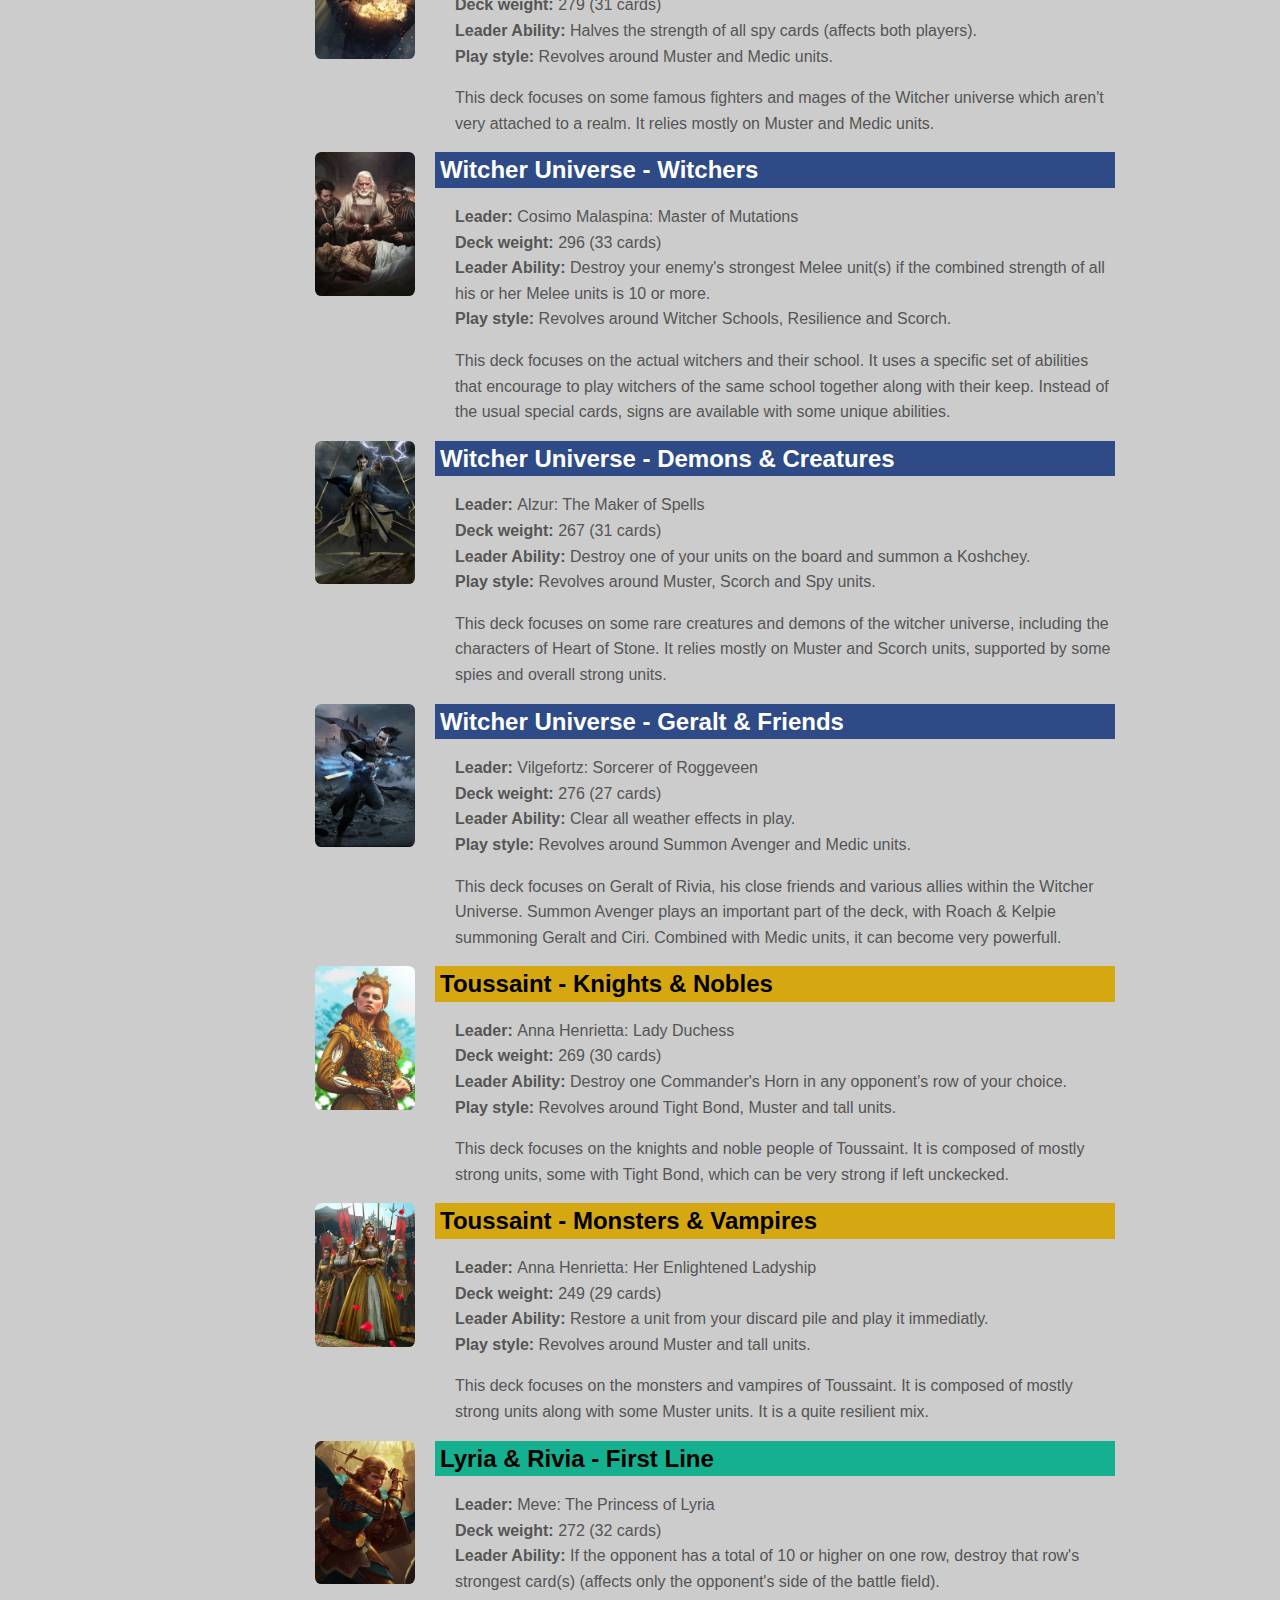
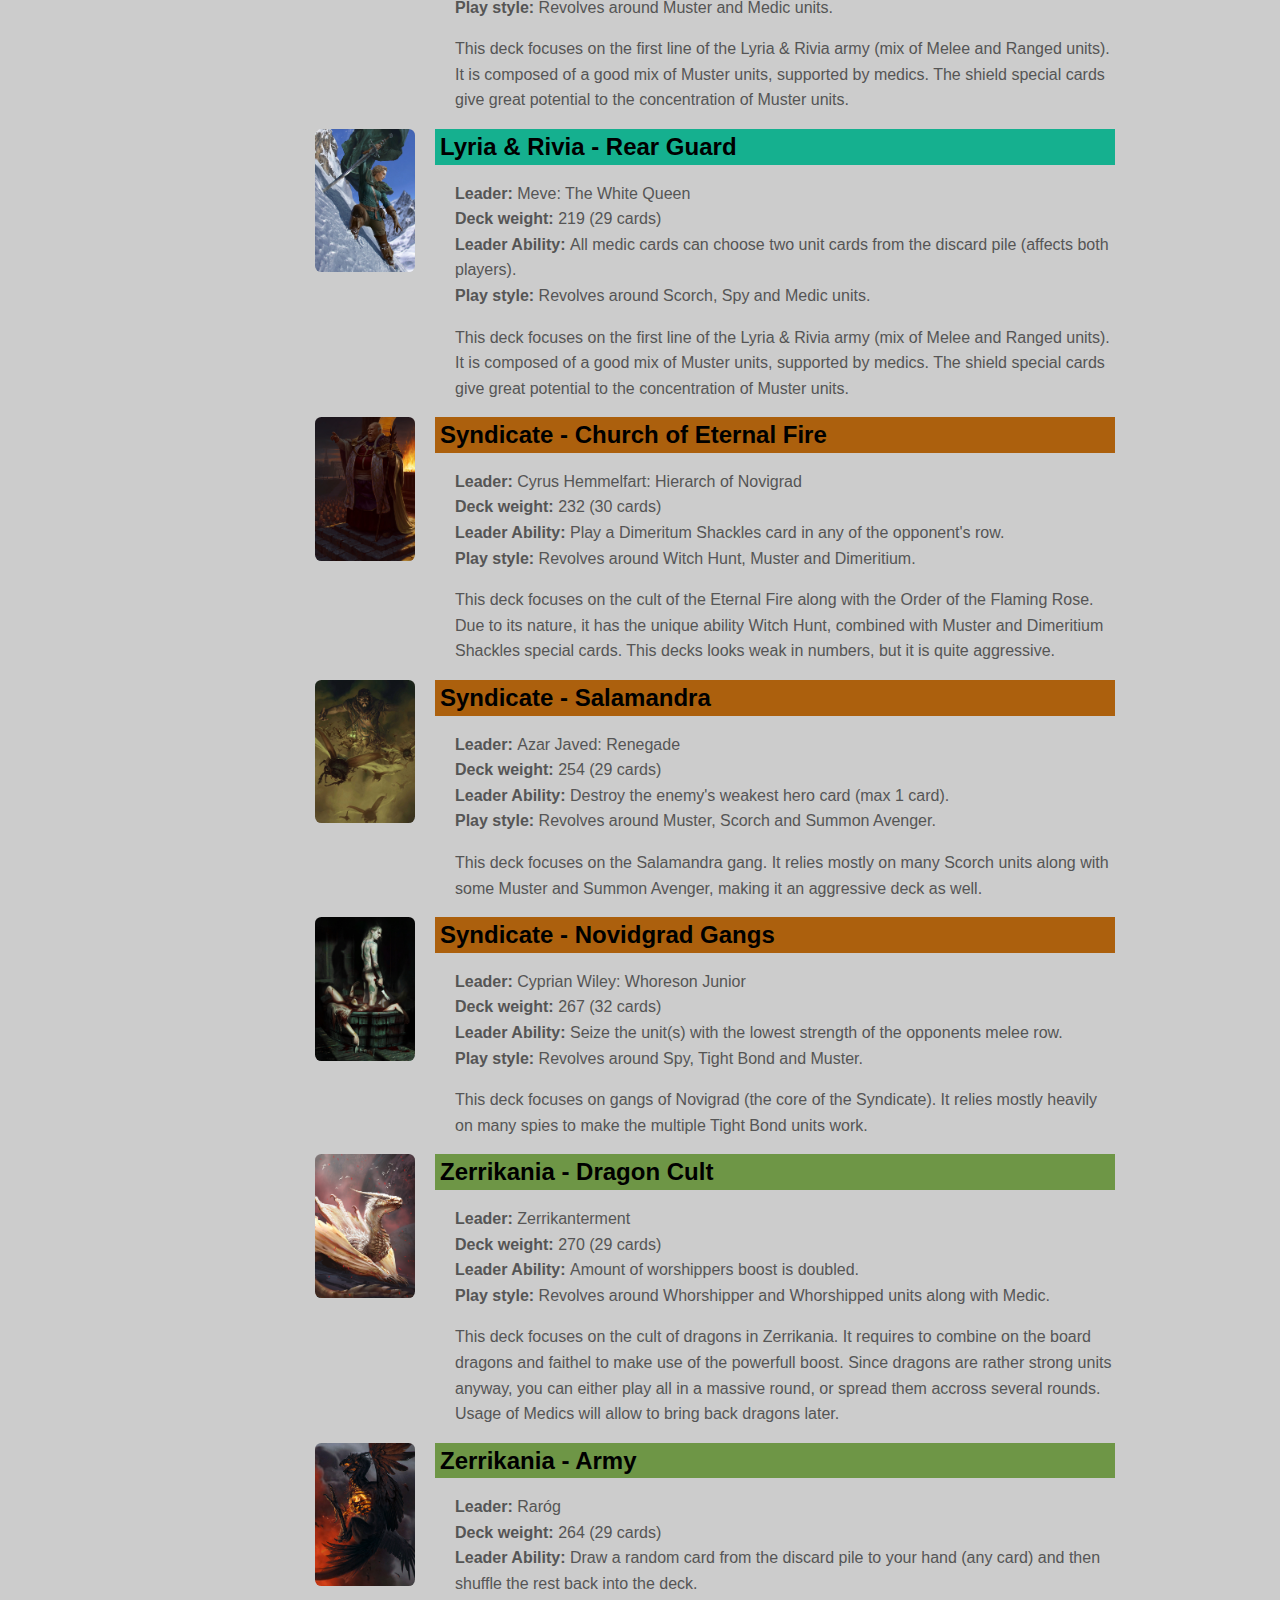
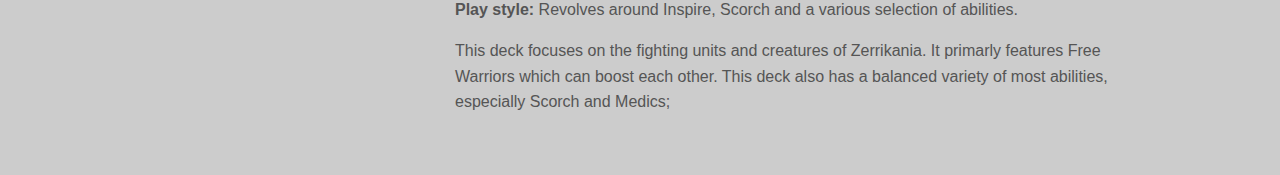
==== commit 7aba2fe2: "Aedirn/Kaedwen deck improvement" ====
--- a/decks.html
+++ b/decks.html
@@ -202,18 +202,18 @@
 
                 <div class="pure-g">
                     <div class="pure-u-1-8">
-                        <img class="pure-img-responsive card-preview" src="img/sm/realms_foltest_siegemaster.jpg" alt="Deck leader">
+                        <img class="pure-img-responsive card-preview" src="img/sm/realms_henselft_siegemaster.jpg" alt="Deck leader">
                     </div>
                     <div class="pure-u-7-8">
                         <div class="deck-list-name faction-realms">Northern Realms - Aedirn & Kaedwen</div>
                         <div class="deck-list-description">
                             <p>
                                 <b>Leader: </b>
-                                <script>document.write(card_dict["nr_foltest_siegemaster"].name);</script><br />
+                                <script>document.write(card_dict["nr_henselt_siegemaster"].name);</script><br />
                                 <b>Deck weight: </b>
                                 <script>document.write(calcDeckWeight(premade_deck[1]) + " (" + premade_deck[1].cards.reduce((a, e) => a + e[1], 0) + " cards)");</script><br />
                                 <b>Leader Ability: </b>
-                                <script>document.write(ability_dict["foltest_siegemaster"].description);</script><br />
+                                <script>document.write(ability_dict["henselt_siegemaster"].description);</script><br />
                                 <b>Play style:</b> Revolves around Tight Bond, Morale Boost and siege cards.
                             </p>
                             <p>
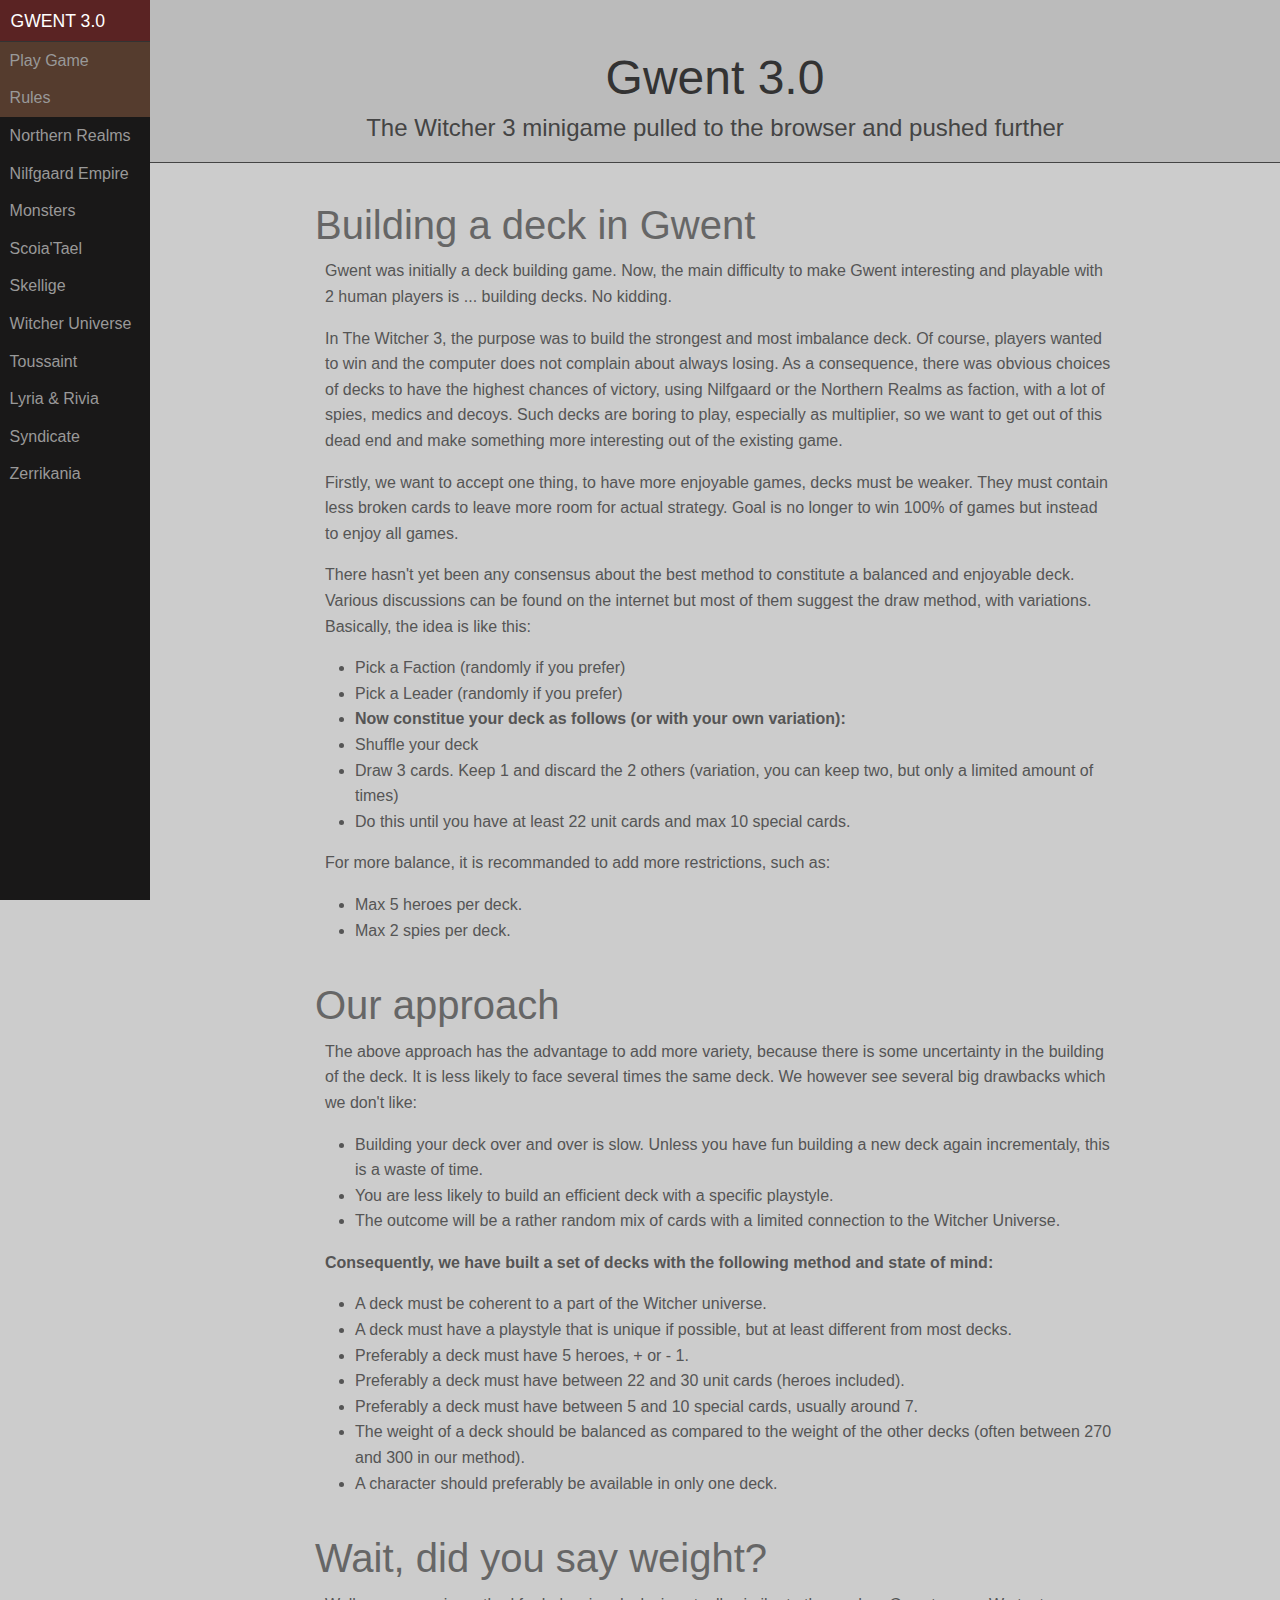
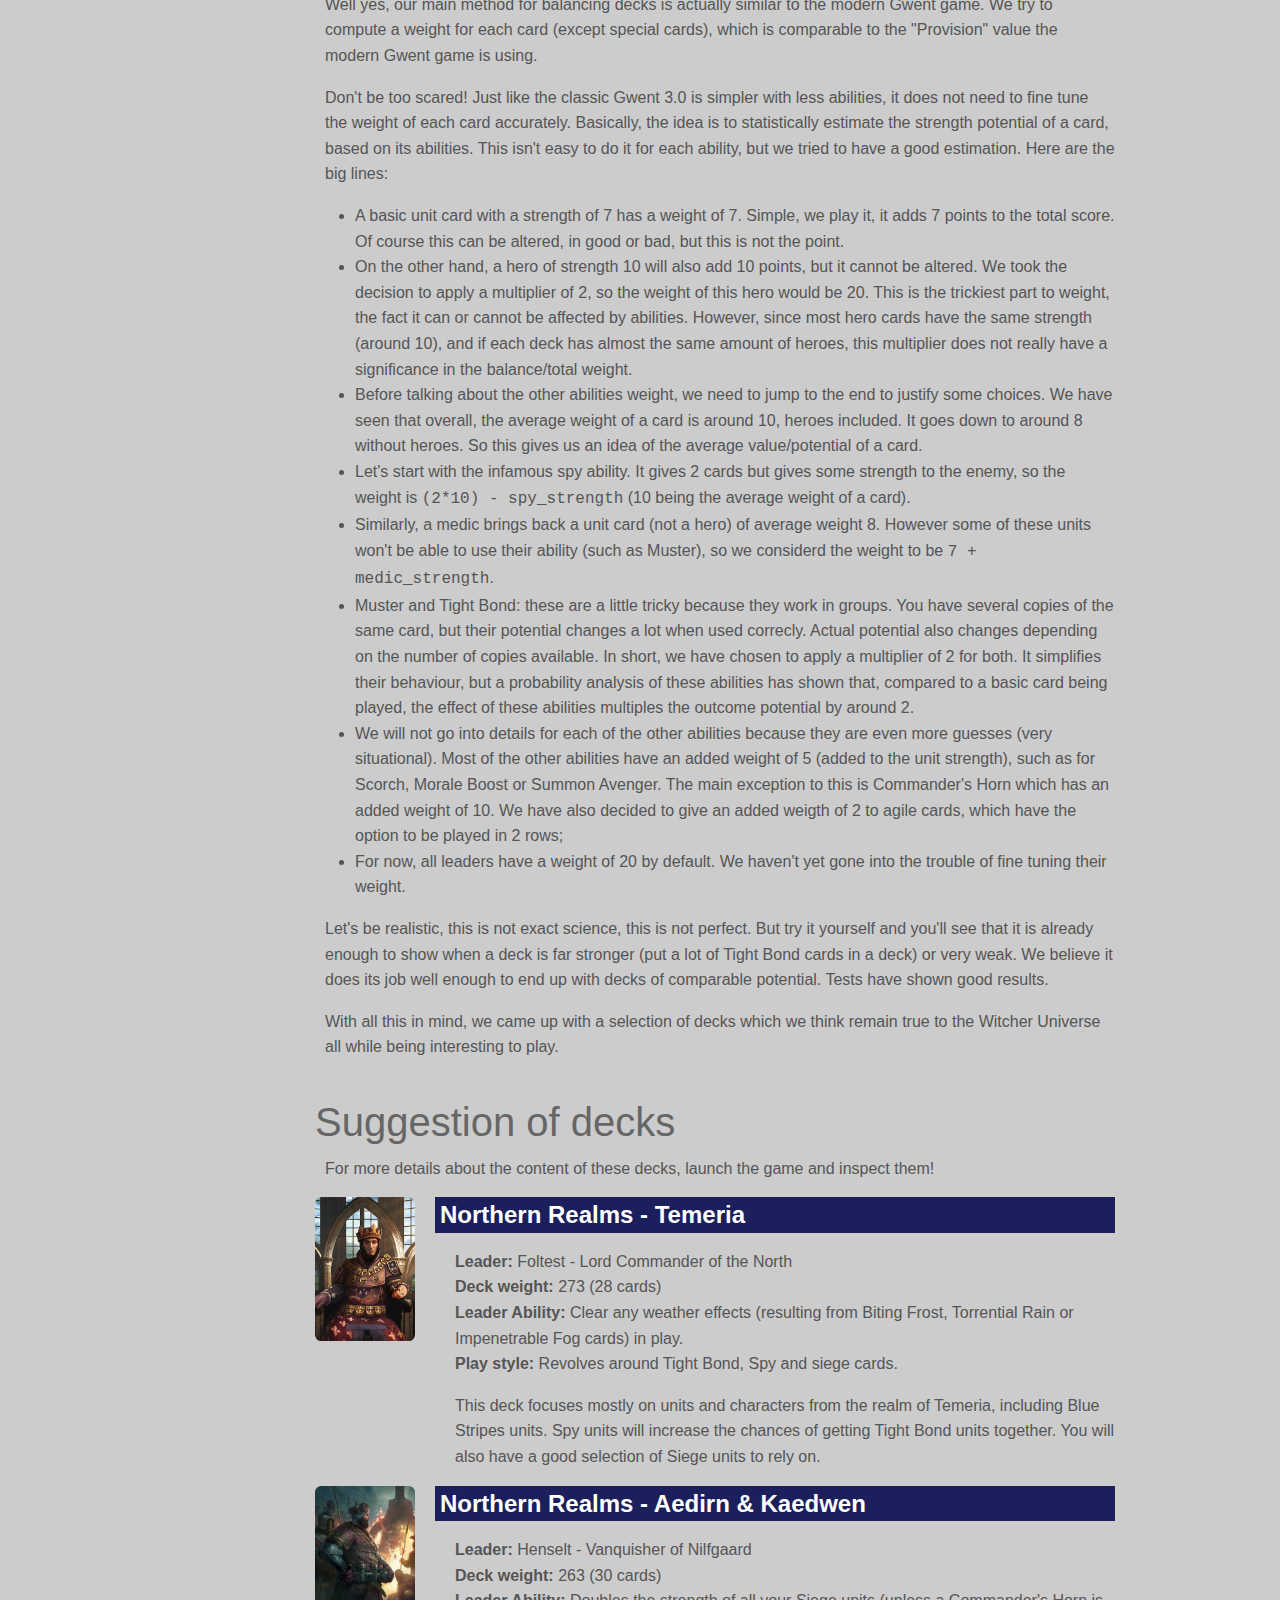
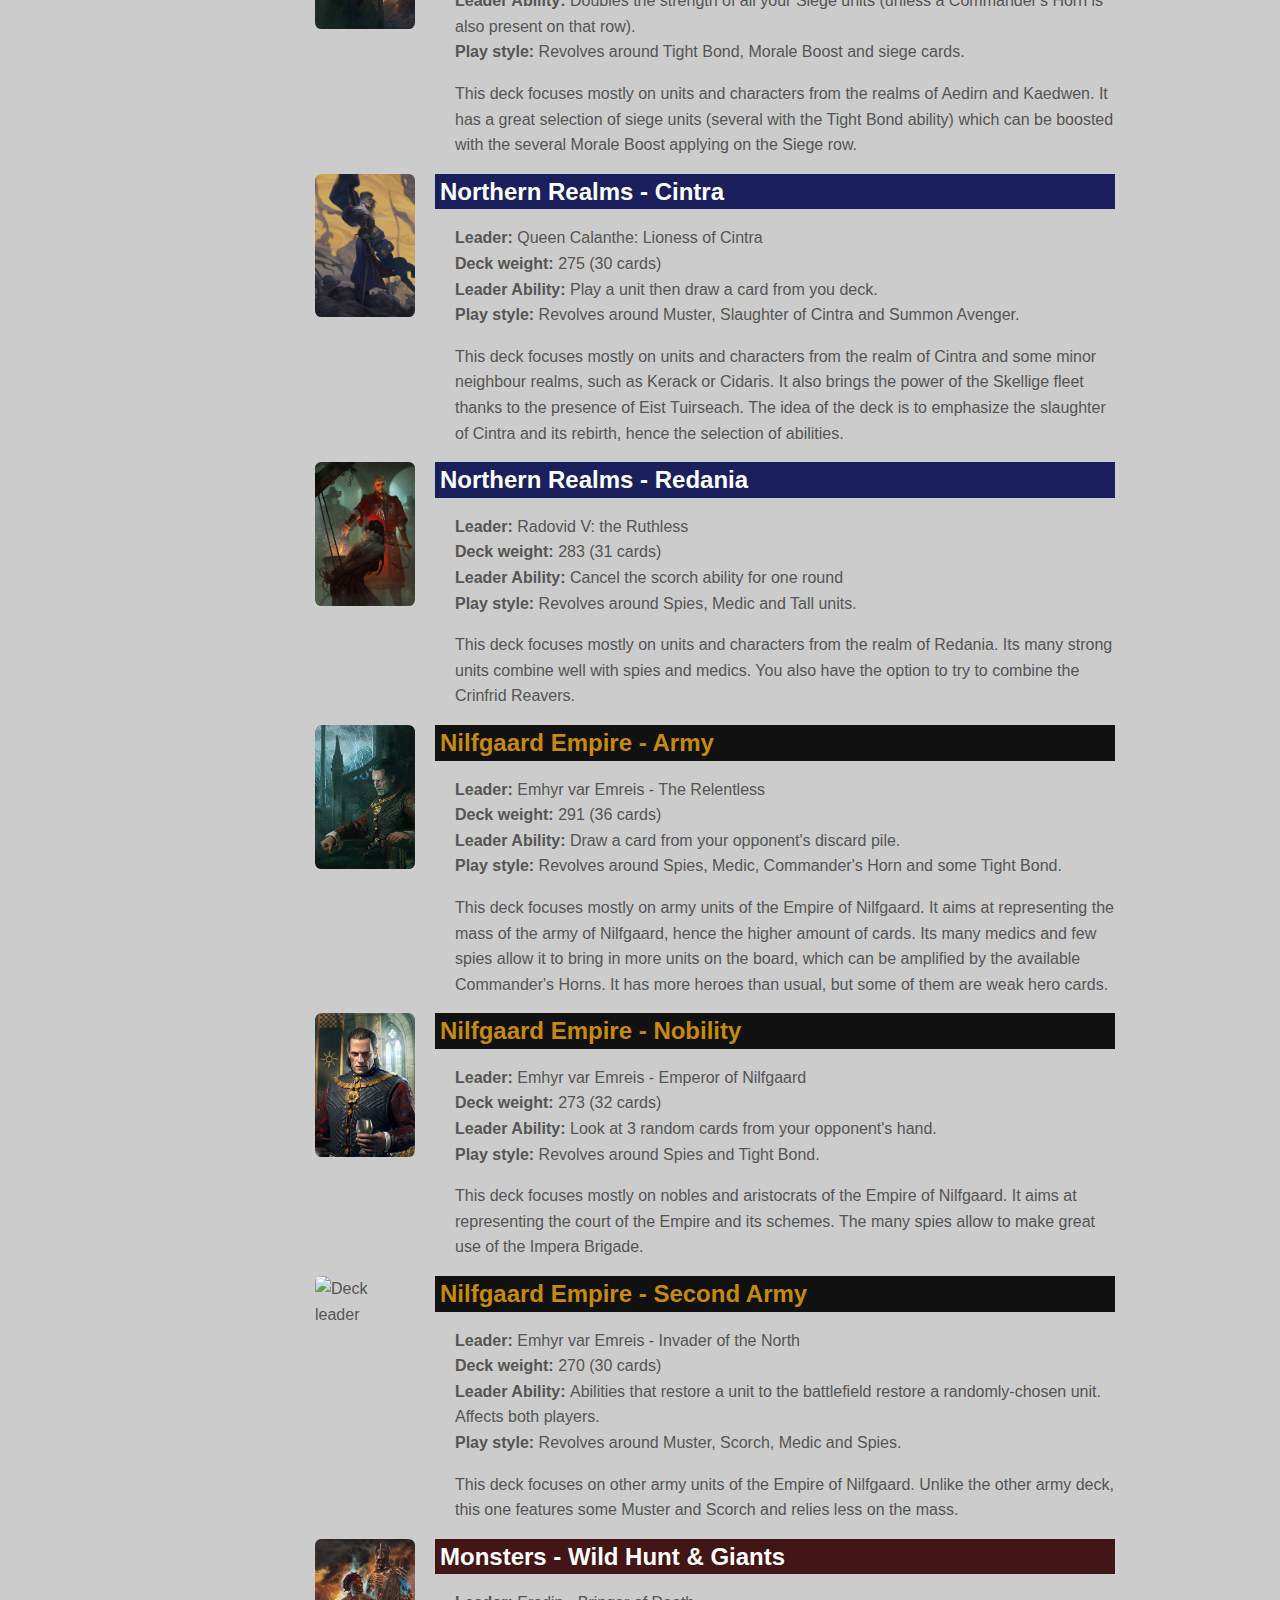
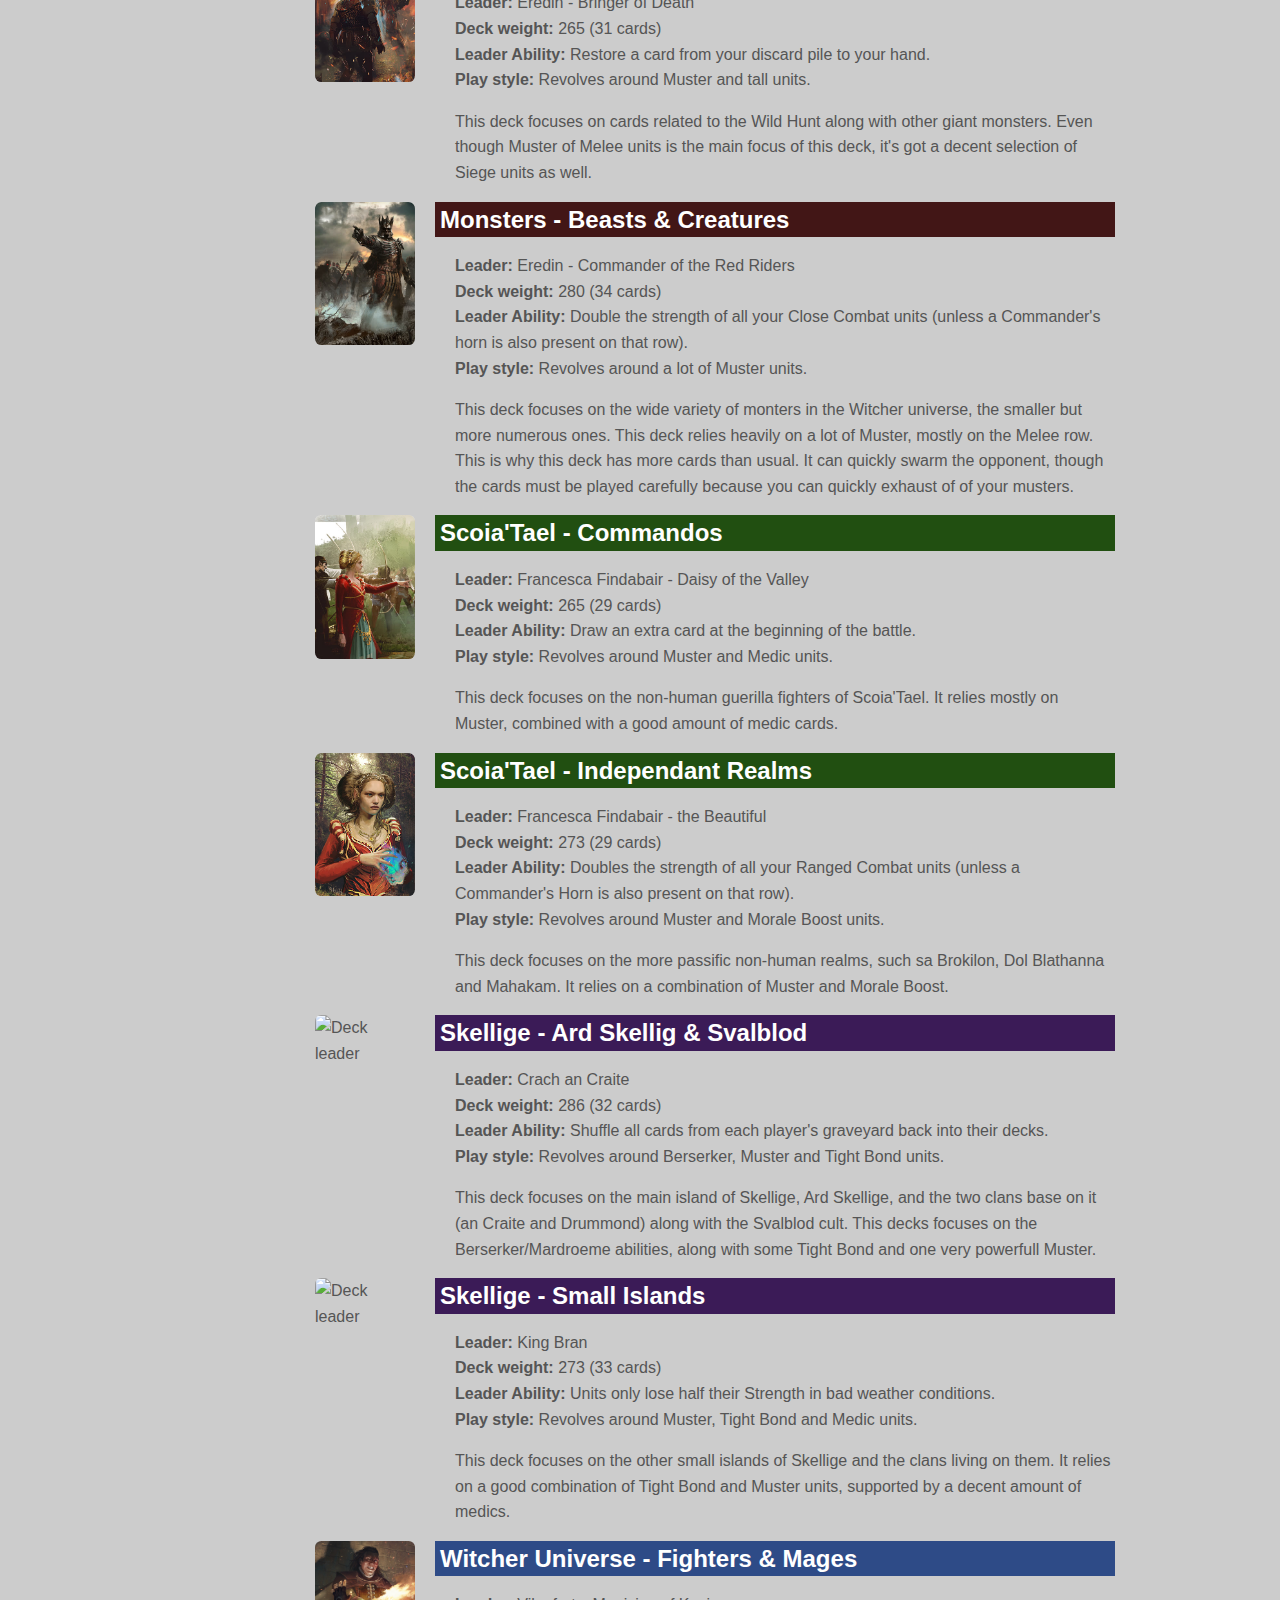
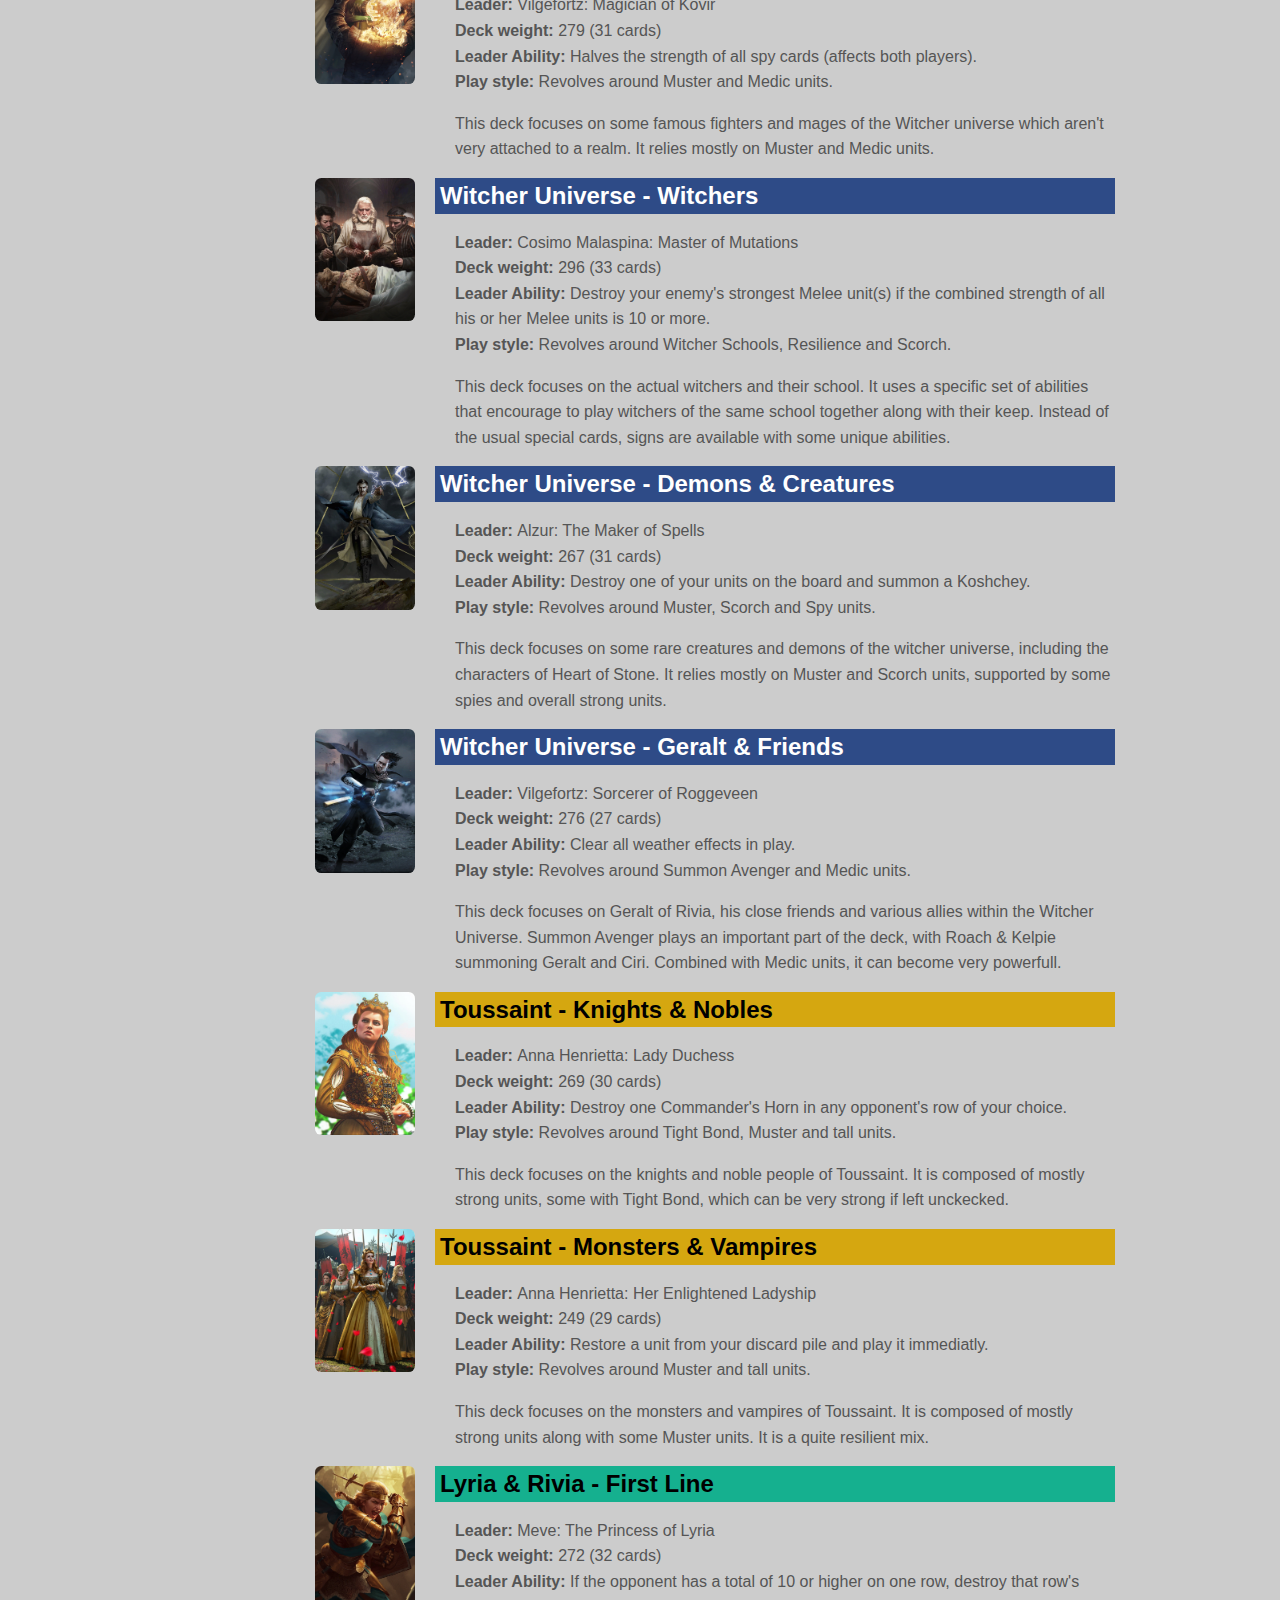
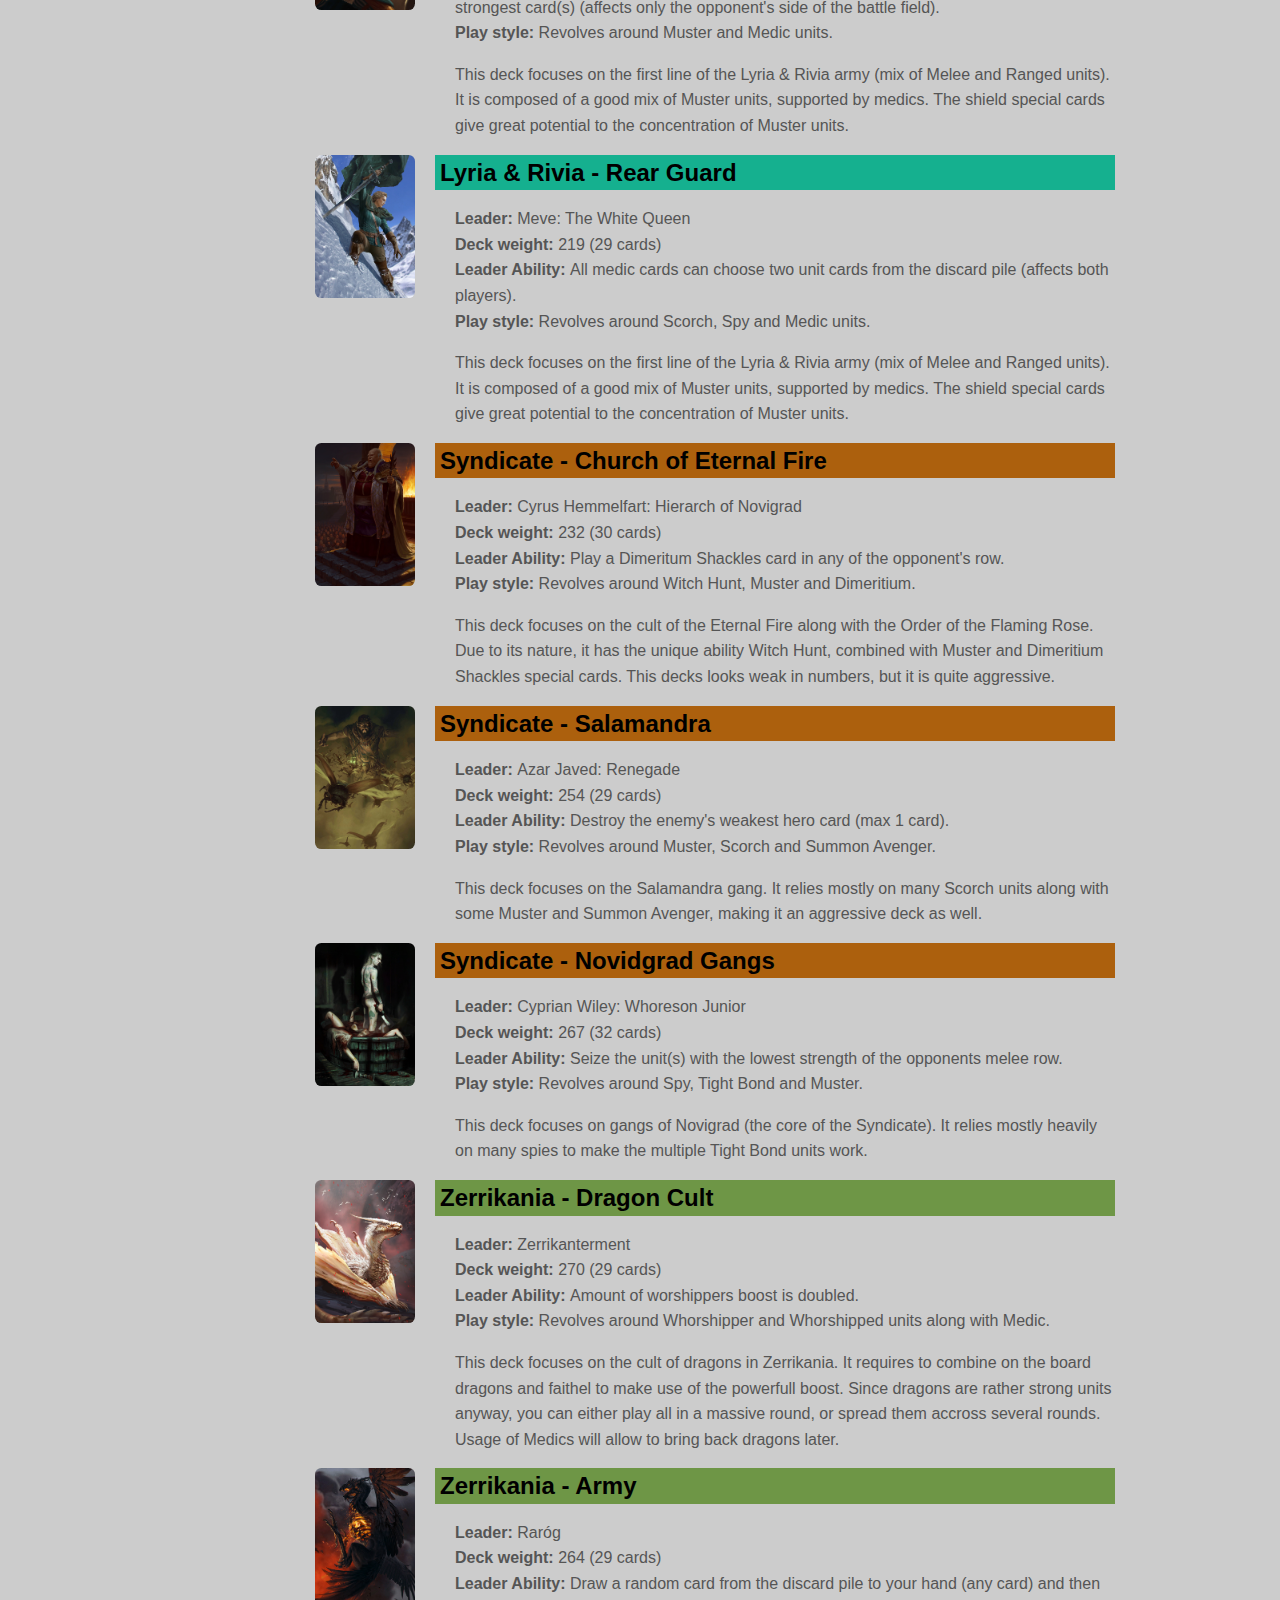
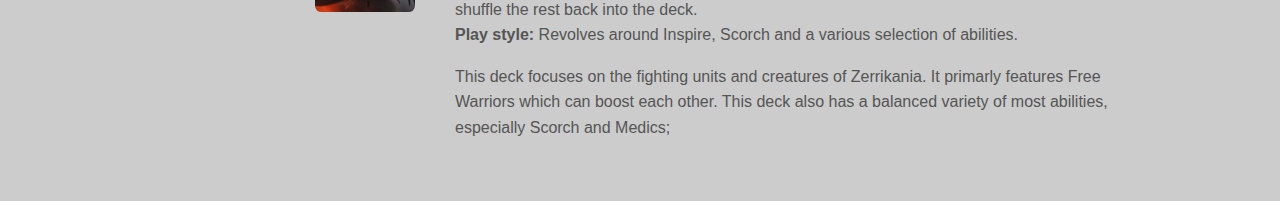
==== commit 9cb9b8c6: "minor bugfixes" ====
--- a/decks.html
+++ b/decks.html
@@ -202,18 +202,18 @@
 
                 <div class="pure-g">
                     <div class="pure-u-1-8">
-                        <img class="pure-img-responsive card-preview" src="img/sm/realms_henselft_siegemaster.jpg" alt="Deck leader">
+                        <img class="pure-img-responsive card-preview" src="img/sm/realms_henselt_vanquisher.jpg" alt="Deck leader">
                     </div>
                     <div class="pure-u-7-8">
                         <div class="deck-list-name faction-realms">Northern Realms - Aedirn & Kaedwen</div>
                         <div class="deck-list-description">
                             <p>
                                 <b>Leader: </b>
-                                <script>document.write(card_dict["nr_henselt_siegemaster"].name);</script><br />
+                                <script>document.write(card_dict["nr_henselt_vanquisher"].name);</script><br />
                                 <b>Deck weight: </b>
                                 <script>document.write(calcDeckWeight(premade_deck[1]) + " (" + premade_deck[1].cards.reduce((a, e) => a + e[1], 0) + " cards)");</script><br />
                                 <b>Leader Ability: </b>
-                                <script>document.write(ability_dict["henselt_siegemaster"].description);</script><br />
+                                <script>document.write(ability_dict["henselt_vanquisher"].description);</script><br />
                                 <b>Play style:</b> Revolves around Tight Bond, Morale Boost and siege cards.
                             </p>
                             <p>
